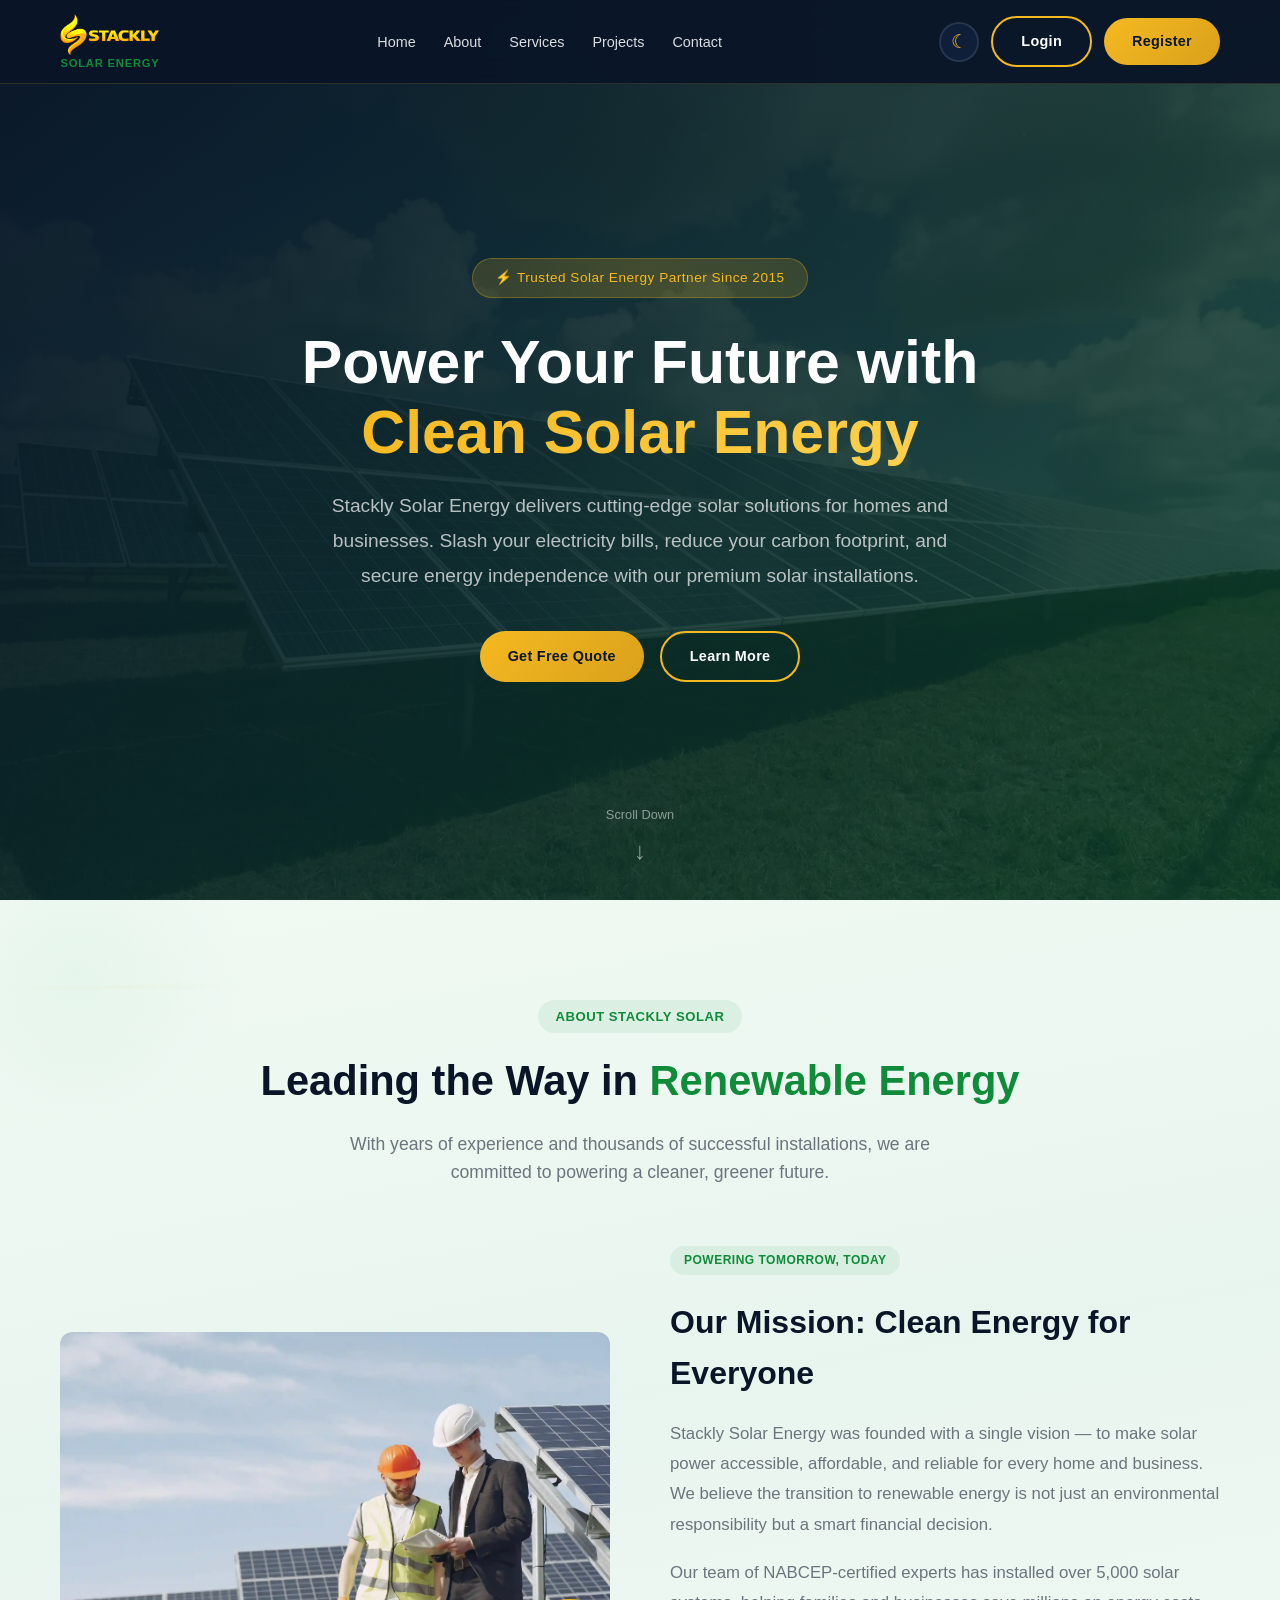
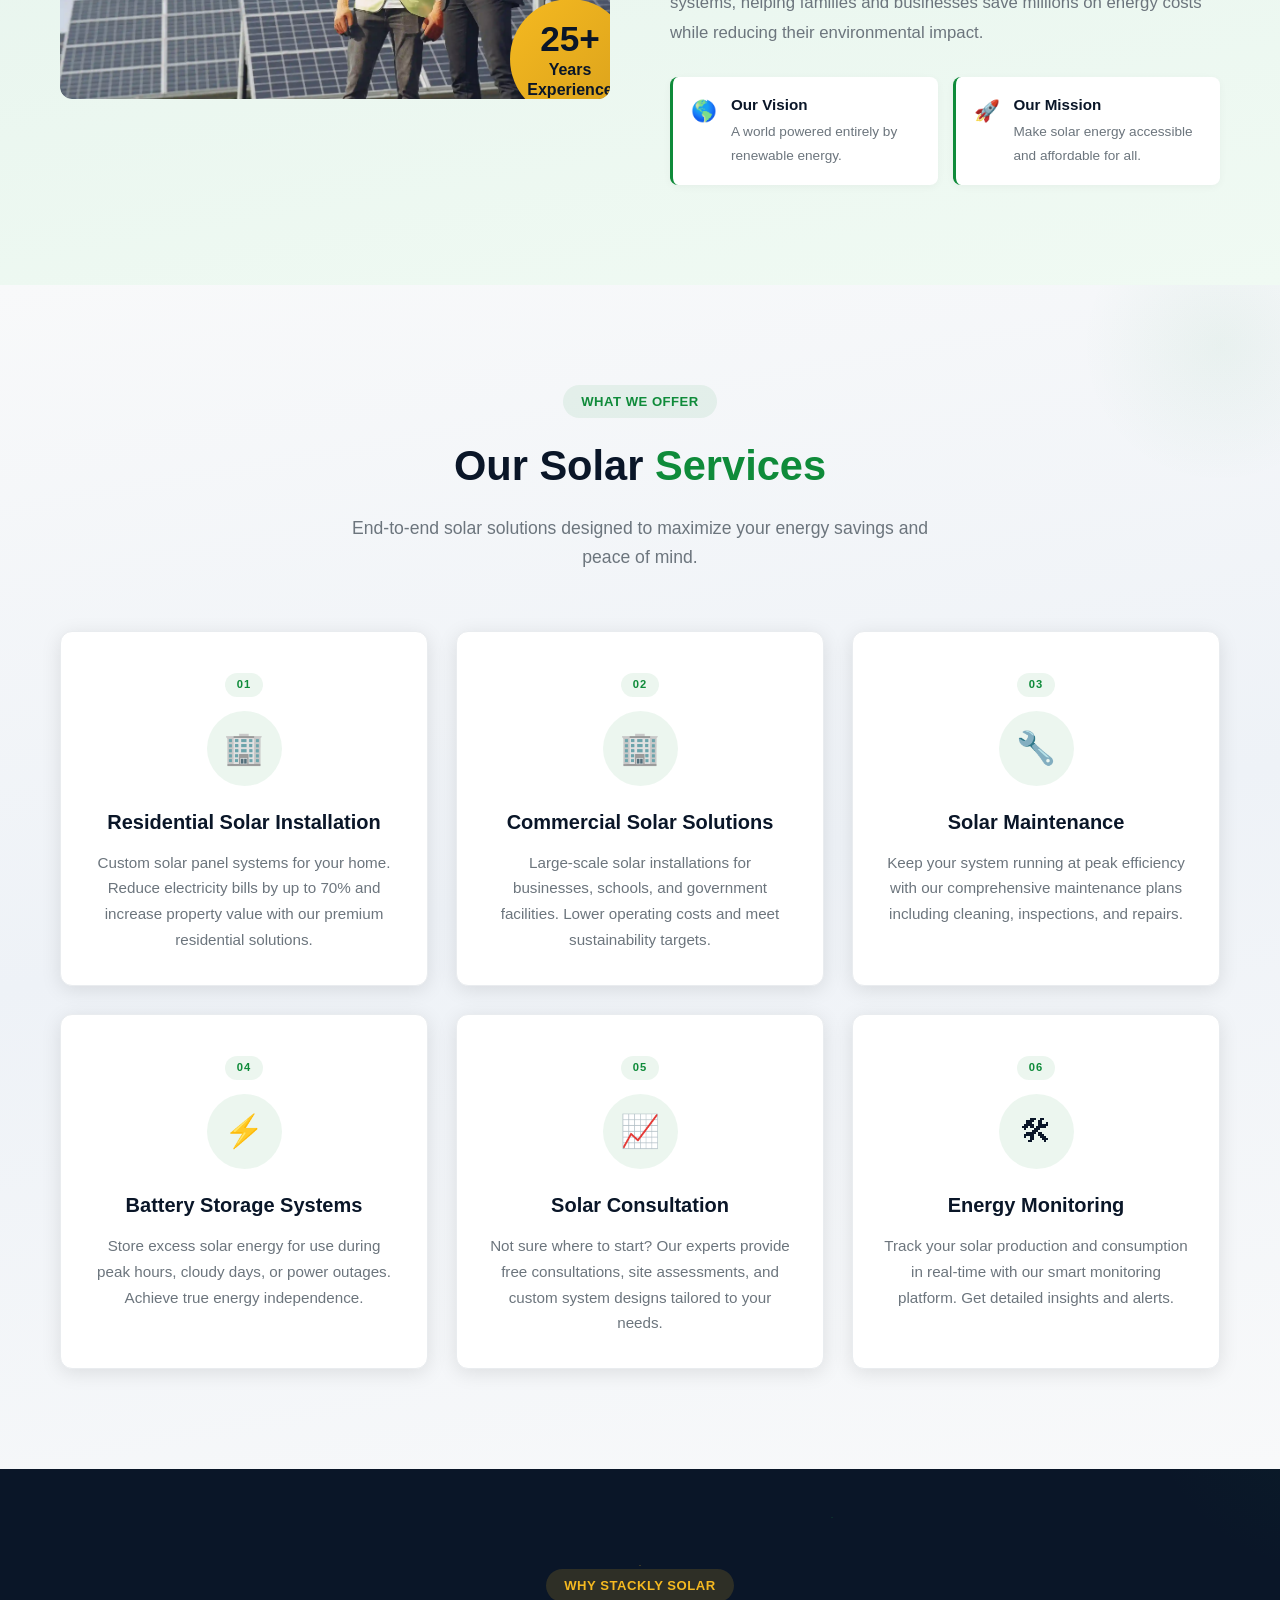
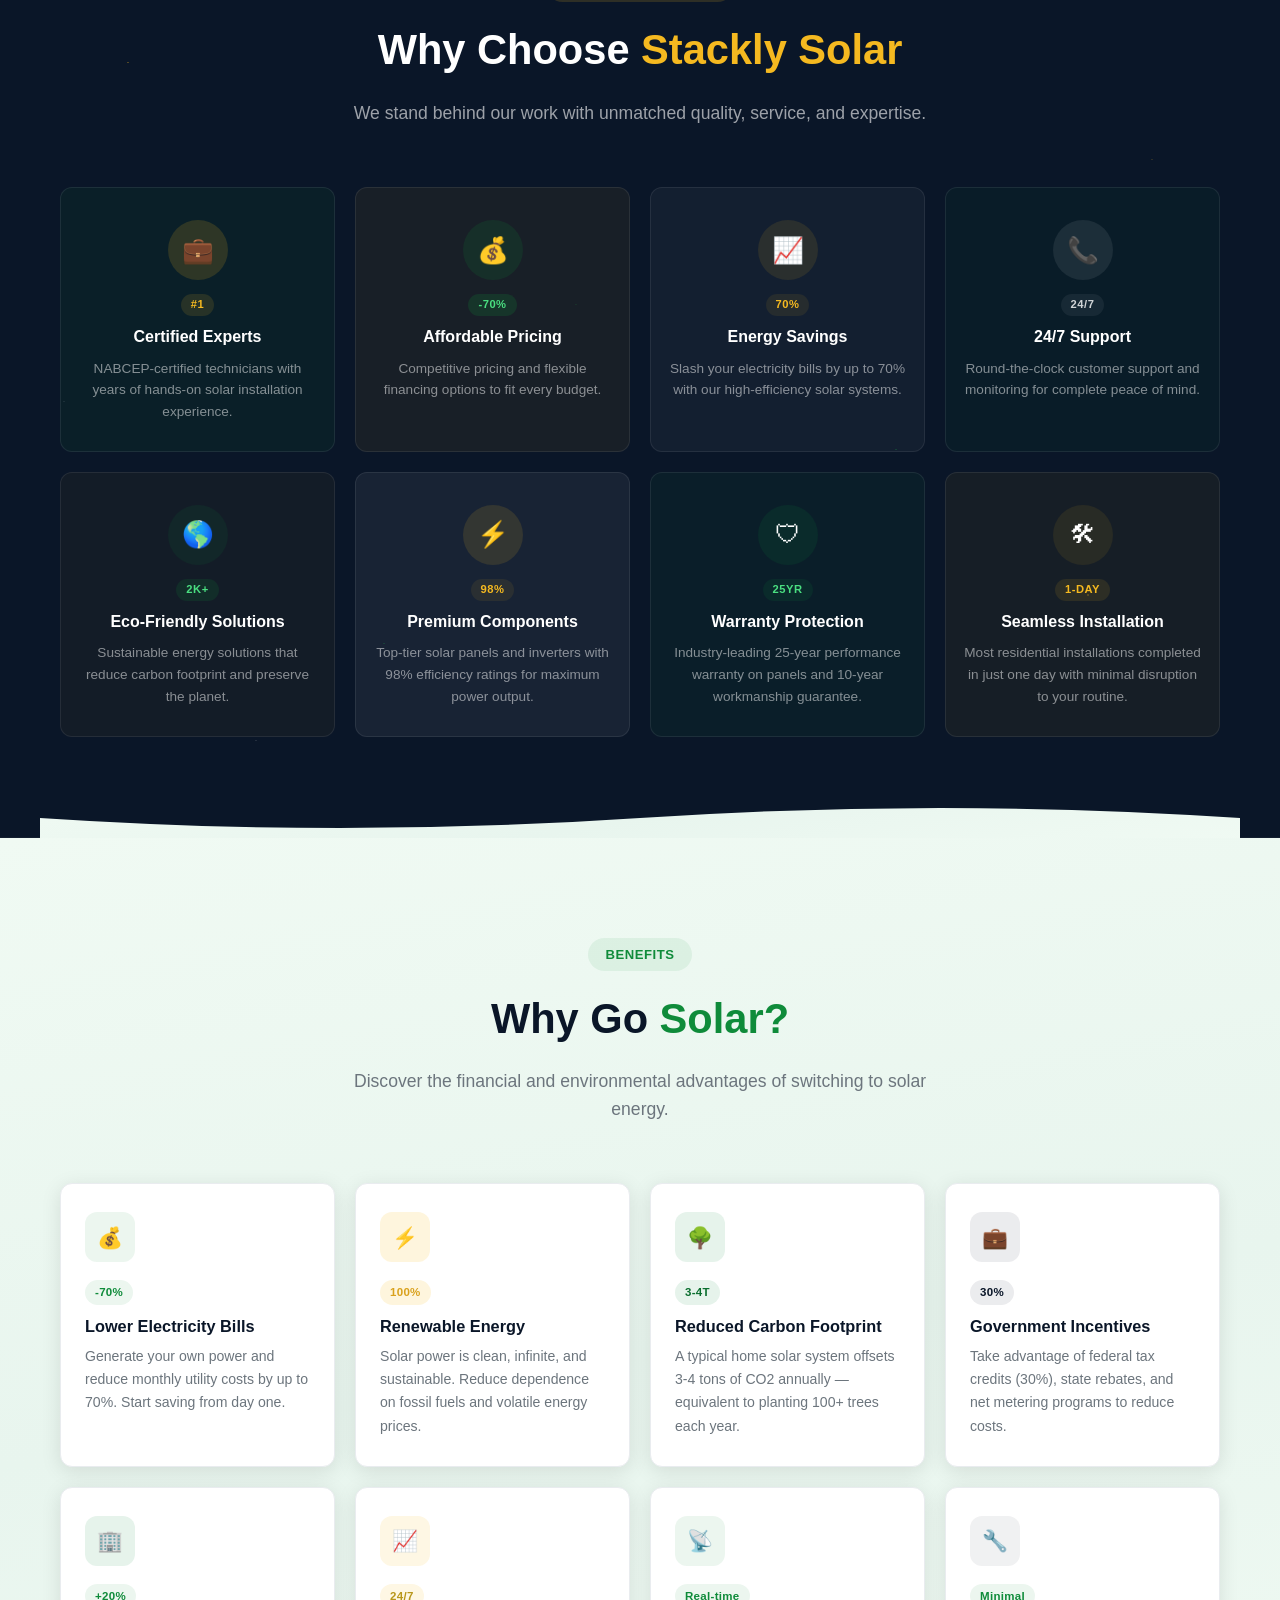
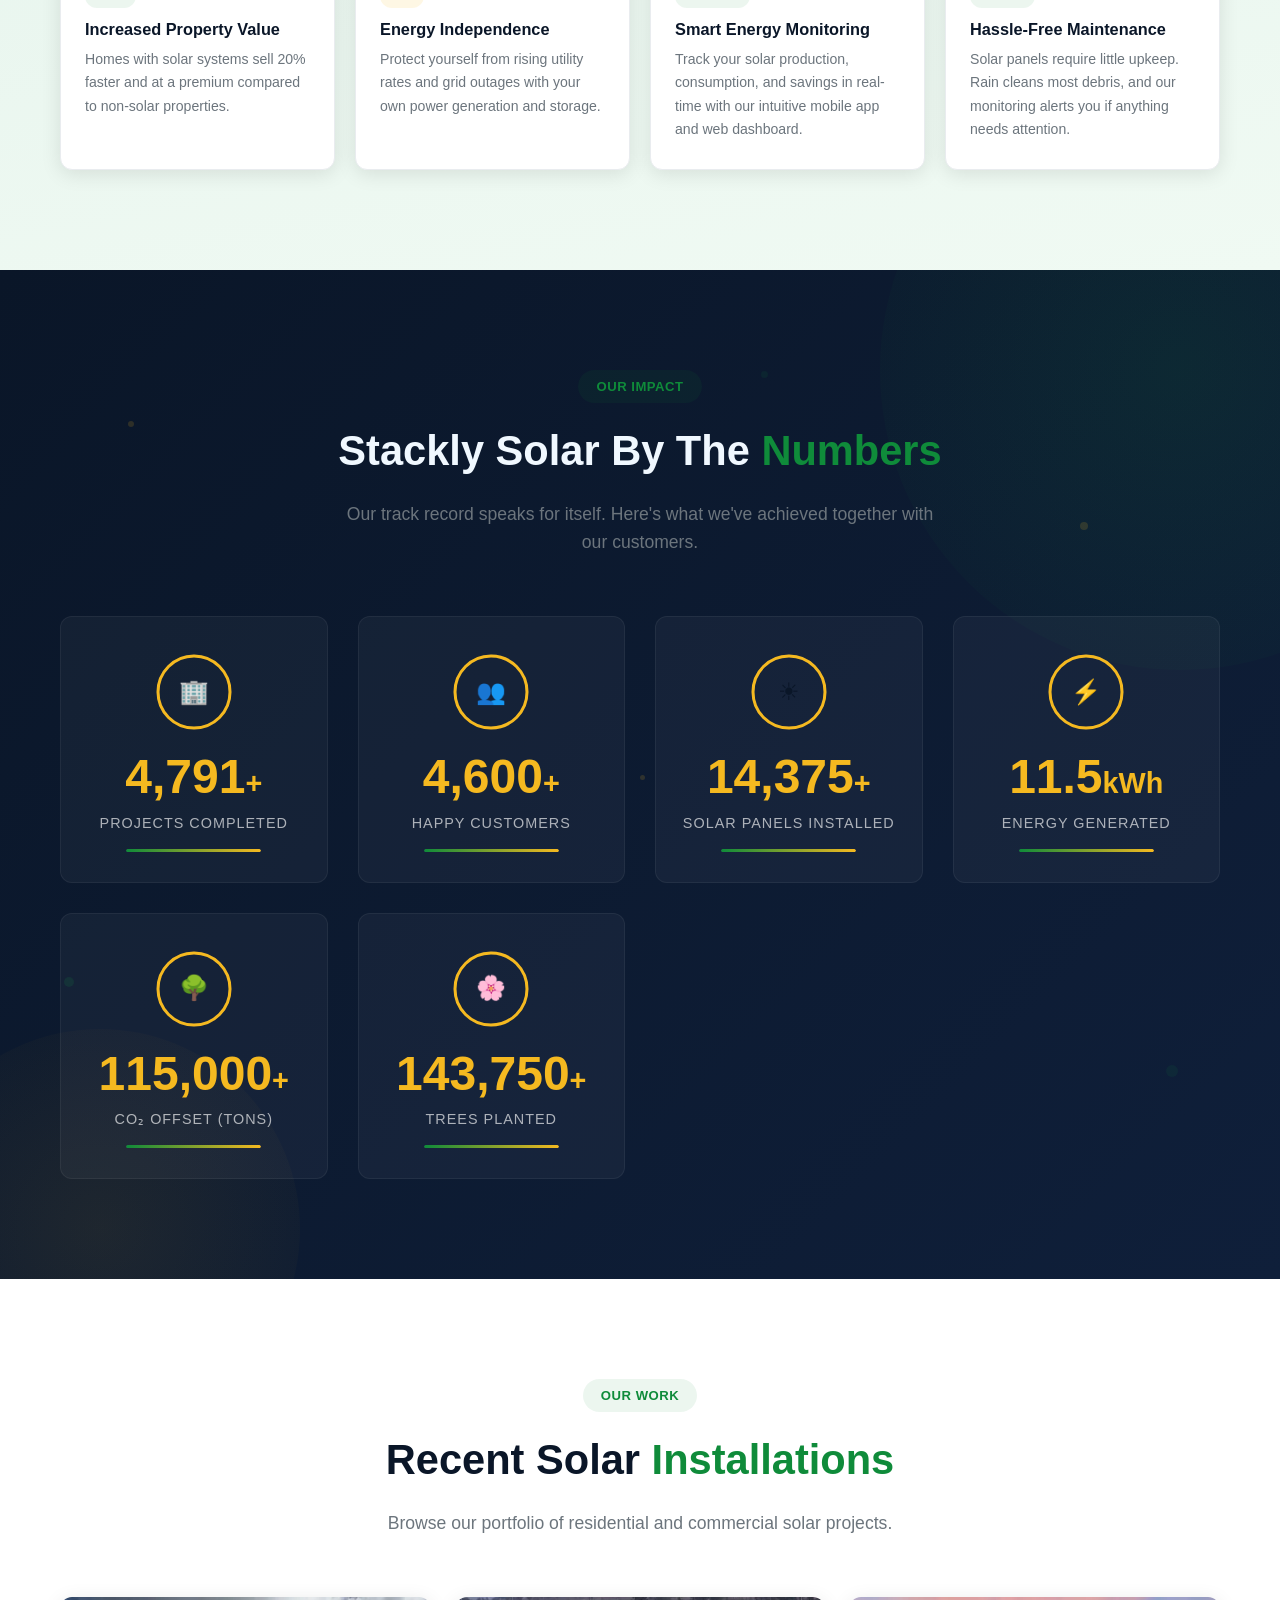
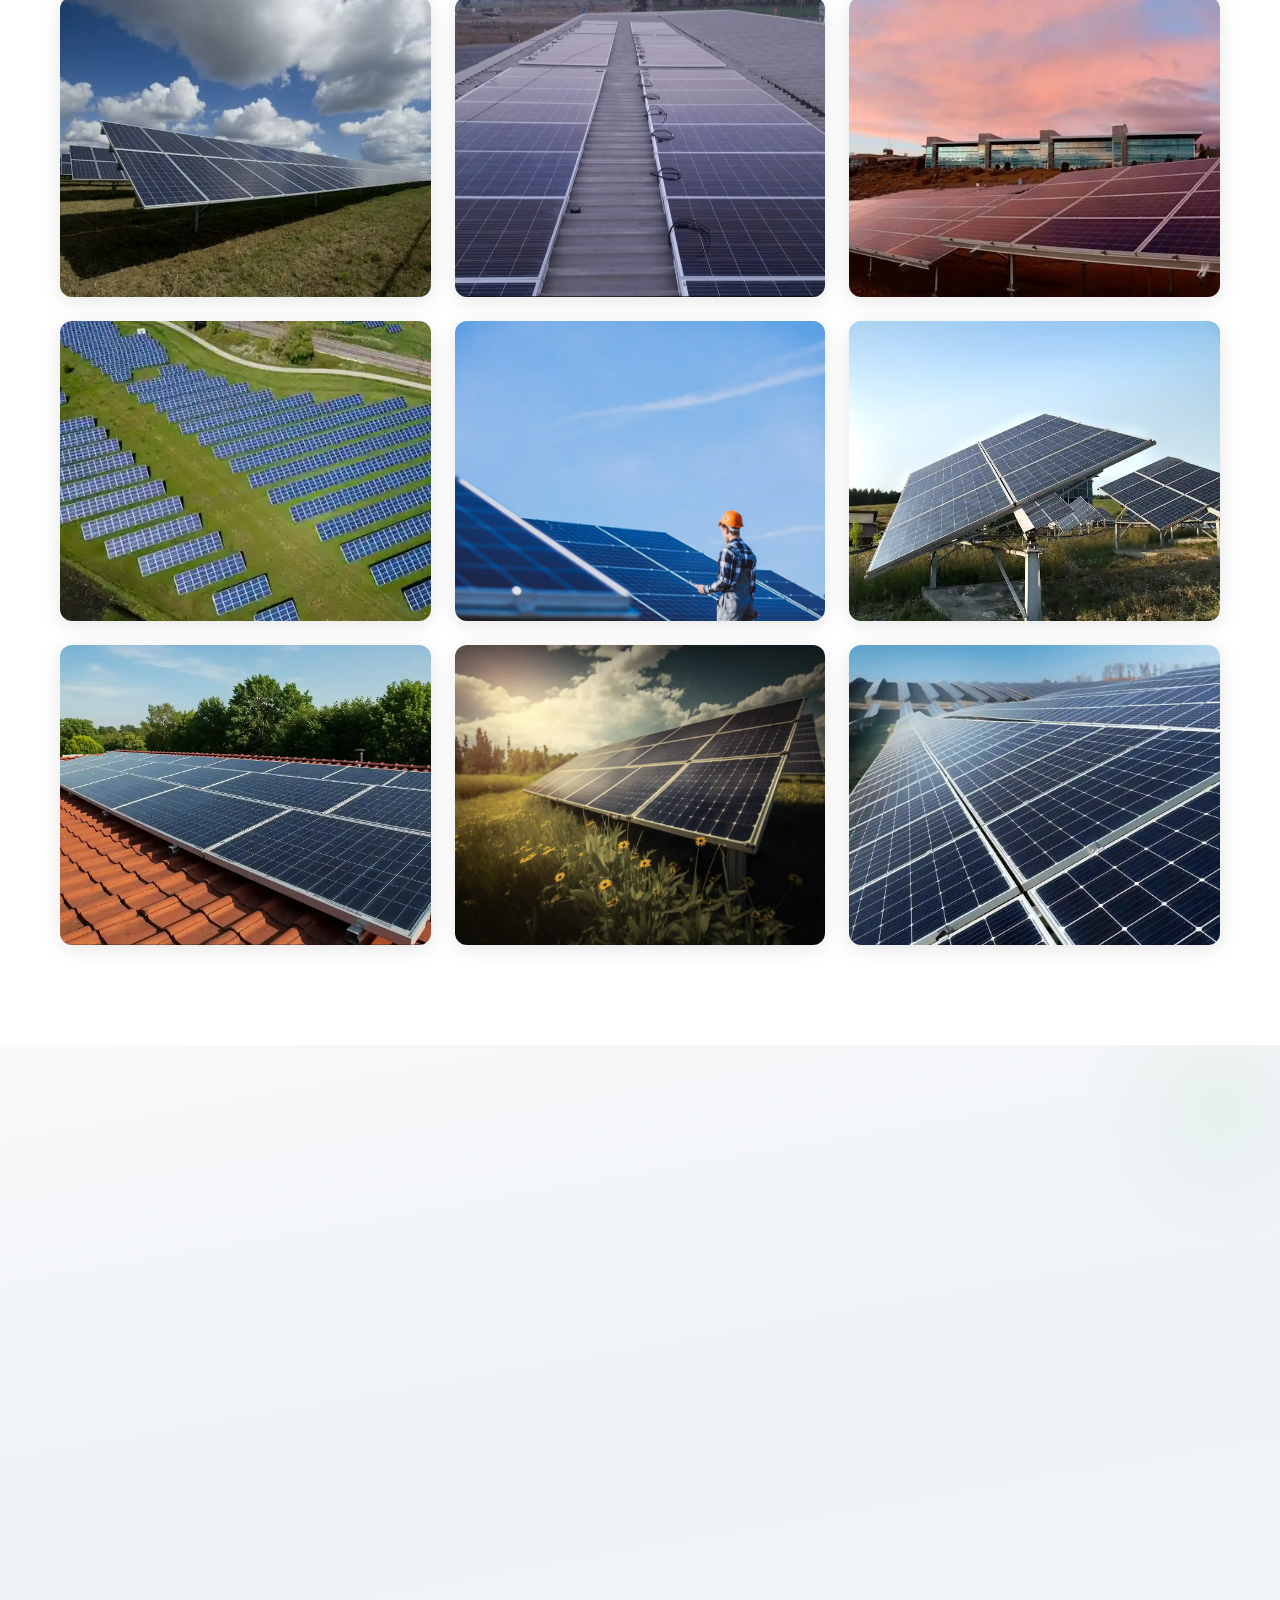
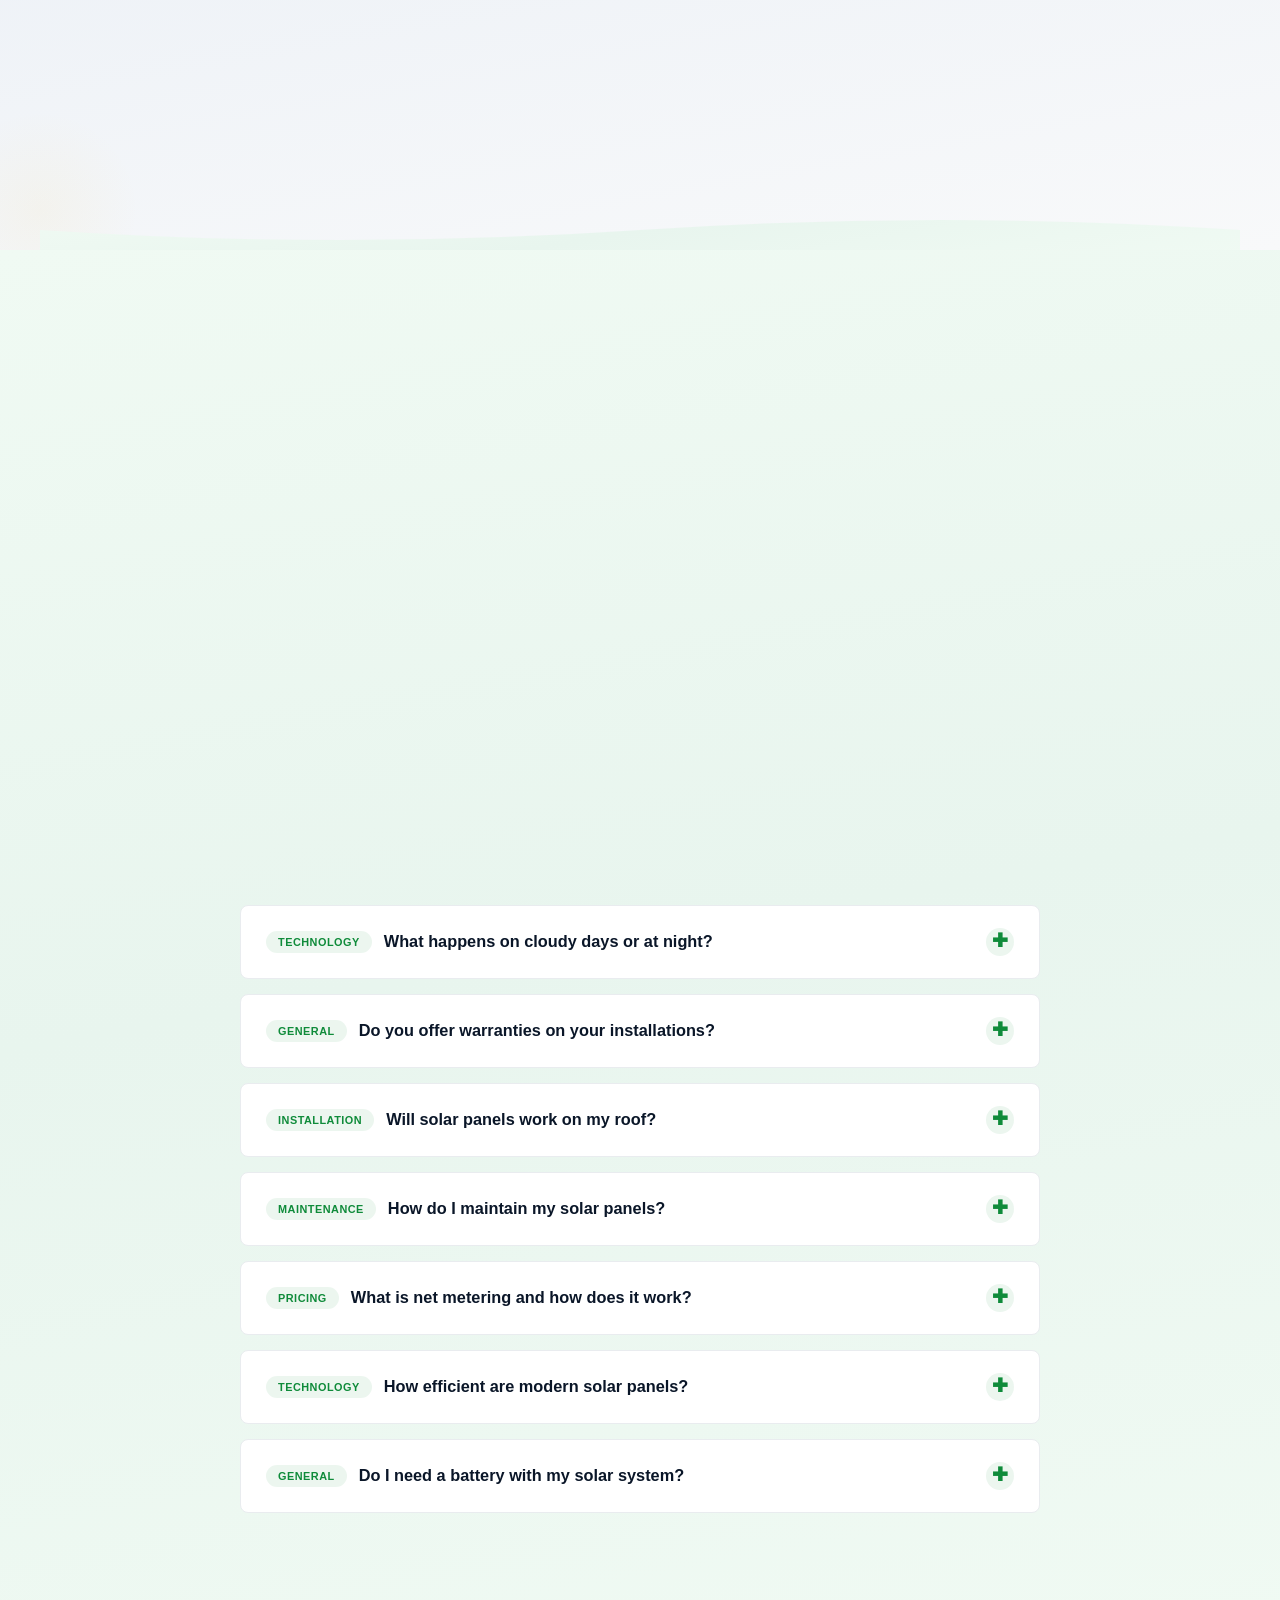
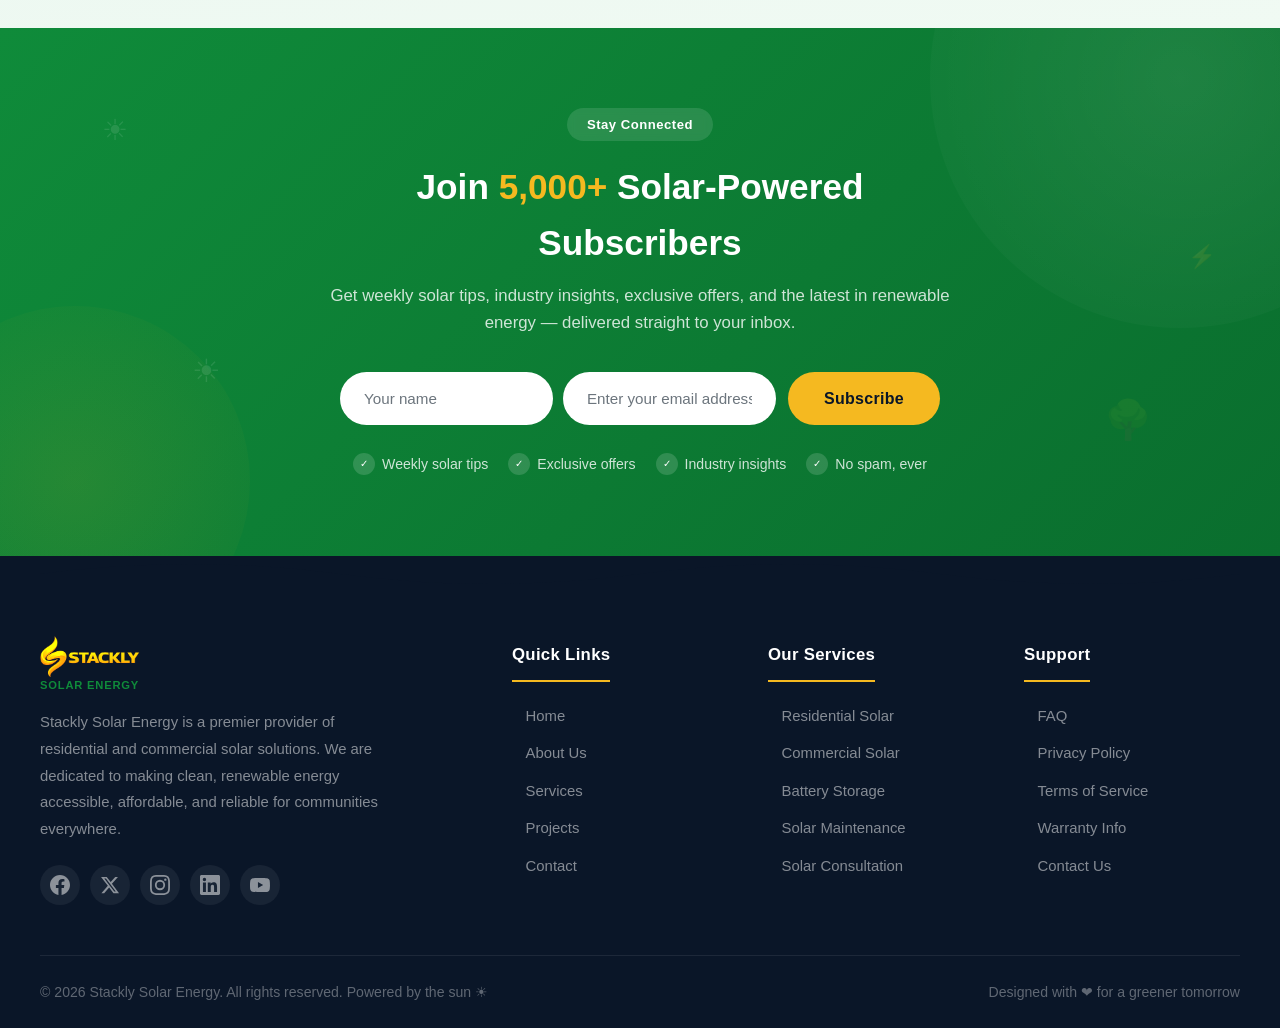
==== index.html @ 8c64df8b "first commit" ====
<!DOCTYPE html>
<html lang="en">
<head>
  <meta charset="UTF-8">
  <meta name="viewport" content="width=device-width, initial-scale=1.0">
  <meta name="description" content="Stackly Solar Energy - Power your future with clean, renewable solar energy. Residential & commercial solar installation, battery storage, and maintenance.">
  <meta name="keywords" content="solar energy, solar panels, renewable energy, solar installation, battery storage, green energy">
  <title>Stackly Solar Energy | Power Your Future with Clean Energy</title>
  <link rel="stylesheet" href="css/style.css">
</head>
<body>

  <!-- PAGE LOADER -->
  <div class="page-loader" id="pageLoader">
    <div class="loader-sun"></div>
    <div class="loader-text">Loading...</div>
  </div>

  <!-- =============================================
       1. HEADER - Navigation
       ============================================= -->
  <header class="header" id="header">
    <nav class="navbar" role="navigation" aria-label="Main navigation">
      <a href="index.html" class="logo" aria-label="Stackly Solar Energy Home">
        <img src="images/logo.webp" alt="Stackly Solar Energy" class="logo-img">
        <span class="logo-text"><span>Solar</span> Energy</span>
      </a>
      <ul class="nav-links" id="navLinks" role="menubar">
        <li role="none"><a href="index.html" role="menuitem">Home</a></li>
        <li role="none"><a href="pages/about.html" role="menuitem">About</a></li>
        <li role="none"><a href="pages/services.html" role="menuitem">Services</a></li>
        <li role="none"><a href="pages/projects.html" role="menuitem">Projects</a></li>
        <li role="none"><a href="pages/contact.html" role="menuitem">Contact</a></li>
        <li role="none" class="mobile-only-nav"><a href="pages/login.html" class="btn btn-outline mobile-nav-btn" role="menuitem">Login</a></li>
        <li role="none" class="mobile-only-nav"><a href="pages/register.html" class="btn btn-primary mobile-nav-btn" role="menuitem">Register</a></li>
        <li role="none" class="mobile-only-nav"><button class="mobile-dark-toggle" id="mobileDarkToggle">&#9790; Dark Mode</button></li>
      </ul>
      <div class="nav-buttons">
        <button class="dark-toggle desktop-only" id="darkToggle" aria-label="Toggle dark mode">&#9790;</button>
        <a href="pages/login.html" class="btn btn-outline">Login</a>
        <a href="pages/register.html" class="btn btn-primary">Register</a>
      </div>
      <button class="hamburger" id="hamburger" aria-label="Toggle menu" aria-expanded="false">
        <span></span>
        <span></span>
        <span></span>
      </button>
    </nav>
  </header>

  <!-- =============================================
       2. HERO SECTION
       ============================================= -->
  <section class="hero" id="hero">
    <div class="hero-bg">
      <img src="images/background.webp" alt="Solar panels installed on a rooftop under bright sunlight" loading="lazy">
    </div>
    <div class="hero-overlay"></div>
    <div class="container">
      <div class="hero-content">
        <div class="hero-badge">&#9889; Trusted Solar Energy Partner Since 2015</div>
        <h1>Power Your Future with <span>Clean Solar Energy</span></h1>
        <p>Stackly Solar Energy delivers cutting-edge solar solutions for homes and businesses. Slash your electricity bills, reduce your carbon footprint, and secure energy independence with our premium solar installations.</p>
        <div class="hero-buttons">
          <a href="#contact" class="btn btn-primary"> Get Free Quote</a>
          <a href="#about" class="btn btn-outline">Learn More </a>
        </div>
      </div>
    </div>
    <div class="hero-scroll">
      <span>Scroll Down</span>
      <span class="arrow">&#8595;</span>
    </div>
  </section>

  <!-- =============================================
       3. ABOUT US
       ============================================= -->
  <section class="section section-green-tint section-divider-wave section-about" id="about">
    <div class="container">
      <div class="section-header fade-up">
        <span class="section-tag"> About Stackly Solar</span>
        <h2>Leading the Way in <span>Renewable Energy</span></h2>
        <p>With years of experience and thousands of successful installations, we are committed to powering a cleaner, greener future.</p>
      </div>
      <div class="about-grid">
        <div class="about-image fade-left">
          <img src="images/about.webp" alt="Solar panel installation team working on a rooftop" loading="lazy">
          <div class="about-exp-badge">
            <span class="num">25+</span>
            Years Experience
          </div>
        </div>
        <div class="about-content fade-right">
          <span class="about-tagline">Powering Tomorrow, Today</span>
          <h3>Our Mission: Clean Energy for Everyone</h3>
          <p>Stackly Solar Energy was founded with a single vision — to make solar power accessible, affordable, and reliable for every home and business. We believe the transition to renewable energy is not just an environmental responsibility but a smart financial decision.</p>
          <p>Our team of NABCEP-certified experts has installed over 5,000 solar systems, helping families and businesses save millions on energy costs while reducing their environmental impact.</p>
          <div class="about-mission">
            <div class="mission-item">
              <span class="icon">&#127758;</span>
              <div>
                <h4>Our Vision</h4>
                <p>A world powered entirely by renewable energy.</p>
              </div>
            </div>
            <div class="mission-item">
              <span class="icon">&#128640;</span>
              <div>
                <h4>Our Mission</h4>
                <p>Make solar energy accessible and affordable for all.</p>
              </div>
            </div>
          </div>
        </div>
      </div>
    </div>
  </section>

  <!-- =============================================
       4. SERVICES SECTION
       ============================================= -->
  <section class="section section-gray section-divider-wave" id="services">
    <div class="container">
      <div class="section-header fade-up">
        <span class="section-tag">What We Offer</span>
        <h2>Our Solar <span>Services</span></h2>
        <p>End-to-end solar solutions designed to maximize your energy savings and peace of mind.</p>
      </div>
      <div class="services-grid">
        <div class="service-card fade-up" data-delay="0">
          <span class="service-num">01</span>
          <div class="service-icon">&#127970;</div>
          <h3>Residential Solar Installation</h3>
          <p>Custom solar panel systems for your home. Reduce electricity bills by up to 70% and increase property value with our premium residential solutions.</p>
        </div>
        <div class="service-card fade-up" data-delay="100">
          <span class="service-num">02</span>
          <div class="service-icon">&#127970;</div>
          <h3>Commercial Solar Solutions</h3>
          <p>Large-scale solar installations for businesses, schools, and government facilities. Lower operating costs and meet sustainability targets.</p>
        </div>
        <div class="service-card fade-up" data-delay="200">
          <span class="service-num">03</span>
          <div class="service-icon">&#128295;</div>
          <h3>Solar Maintenance</h3>
          <p>Keep your system running at peak efficiency with our comprehensive maintenance plans including cleaning, inspections, and repairs.</p>
        </div>
        <div class="service-card fade-up" data-delay="300">
          <span class="service-num">04</span>
          <div class="service-icon">&#9889;</div>
          <h3>Battery Storage Systems</h3>
          <p>Store excess solar energy for use during peak hours, cloudy days, or power outages. Achieve true energy independence.</p>
        </div>
        <div class="service-card fade-up" data-delay="400">
          <span class="service-num">05</span>
          <div class="service-icon">&#128200;</div>
          <h3>Solar Consultation</h3>
          <p>Not sure where to start? Our experts provide free consultations, site assessments, and custom system designs tailored to your needs.</p>
        </div>
        <div class="service-card fade-up" data-delay="500">
          <span class="service-num">06</span>
          <div class="service-icon">&#128736;</div>
          <h3>Energy Monitoring</h3>
          <p>Track your solar production and consumption in real-time with our smart monitoring platform. Get detailed insights and alerts.</p>
        </div>
      </div>
    </div>
  </section>

  <!-- =============================================
       5. WHY CHOOSE US
       ============================================= -->
  <section class="section section-dark">
    <div class="container">
      <div class="section-header fade-up">
        <span class="section-tag"> Why Stackly Solar</span>
        <h2>Why Choose <span>Stackly Solar</span></h2>
        <p>We stand behind our work with unmatched quality, service, and expertise.</p>
      </div>
      <div class="why-grid">
        <div class="why-card fade-up" data-delay="0">
          <div class="why-icon">&#128188;</div>
          <div class="why-stat">#1</div>
          <h4>Certified Experts</h4>
          <p>NABCEP-certified technicians with years of hands-on solar installation experience.</p>
        </div>
        <div class="why-card fade-up" data-delay="100">
          <div class="why-icon">&#128176;</div>
          <div class="why-stat">-70%</div>
          <h4>Affordable Pricing</h4>
          <p>Competitive pricing and flexible financing options to fit every budget.</p>
        </div>
        <div class="why-card fade-up" data-delay="200">
          <div class="why-icon">&#128200;</div>
          <div class="why-stat">70%</div>
          <h4>Energy Savings</h4>
          <p>Slash your electricity bills by up to 70% with our high-efficiency solar systems.</p>
        </div>
        <div class="why-card fade-up" data-delay="300">
          <div class="why-icon">&#128222;</div>
          <div class="why-stat">24/7</div>
          <h4>24/7 Support</h4>
          <p>Round-the-clock customer support and monitoring for complete peace of mind.</p>
        </div>
        <div class="why-card fade-up" data-delay="400">
          <div class="why-icon">&#127758;</div>
          <div class="why-stat">2K+</div>
          <h4>Eco-Friendly Solutions</h4>
          <p>Sustainable energy solutions that reduce carbon footprint and preserve the planet.</p>
        </div>
        <div class="why-card fade-up" data-delay="0">
          <div class="why-icon">&#9889;</div>
          <div class="why-stat">98%</div>
          <h4>Premium Components</h4>
          <p>Top-tier solar panels and inverters with 98% efficiency ratings for maximum power output.</p>
        </div>
        <div class="why-card fade-up" data-delay="100">
          <div class="why-icon">&#128737;</div>
          <div class="why-stat">25yr</div>
          <h4>Warranty Protection</h4>
          <p>Industry-leading 25-year performance warranty on panels and 10-year workmanship guarantee.</p>
        </div>
        <div class="why-card fade-up" data-delay="200">
          <div class="why-icon">&#128736;</div>
          <div class="why-stat">1-Day</div>
          <h4>Seamless Installation</h4>
          <p>Most residential installations completed in just one day with minimal disruption to your routine.</p>
        </div>
      </div>
    </div>
  </section>

  <!-- =============================================
       6. SOLAR BENEFITS
       ============================================= -->
  <section class="section section-green-tint section-divider-wave">
    <div class="container">
      <div class="section-header fade-up">
        <span class="section-tag"> Benefits</span>
        <h2>Why Go <span>Solar?</span></h2>
        <p>Discover the financial and environmental advantages of switching to solar energy.</p>
      </div>
      <div class="benefits-grid">
        <div class="benefit-card fade-up" data-delay="0">
          <div class="benefit-icon">&#128176;</div>
          <div class="benefit-info">
            <span class="benefit-stat">-70%</span>
            <h4>Lower Electricity Bills</h4>
            <p>Generate your own power and reduce monthly utility costs by up to 70%. Start saving from day one.</p>
          </div>
        </div>
        <div class="benefit-card fade-up" data-delay="100">
          <div class="benefit-icon">&#9889;</div>
          <div class="benefit-info">
            <span class="benefit-stat">100%</span>
            <h4>Renewable Energy</h4>
            <p>Solar power is clean, infinite, and sustainable. Reduce dependence on fossil fuels and volatile energy prices.</p>
          </div>
        </div>
        <div class="benefit-card fade-up" data-delay="200">
          <div class="benefit-icon">&#127795;</div>
          <div class="benefit-info">
            <span class="benefit-stat">3-4T</span>
            <h4>Reduced Carbon Footprint</h4>
            <p>A typical home solar system offsets 3-4 tons of CO2 annually — equivalent to planting 100+ trees each year.</p>
          </div>
        </div>
        <div class="benefit-card fade-up" data-delay="0">
          <div class="benefit-icon">&#128188;</div>
          <div class="benefit-info">
            <span class="benefit-stat">30%</span>
            <h4>Government Incentives</h4>
            <p>Take advantage of federal tax credits (30%), state rebates, and net metering programs to reduce costs.</p>
          </div>
        </div>
        <div class="benefit-card fade-up" data-delay="100">
          <div class="benefit-icon">&#127970;</div>
          <div class="benefit-info">
            <span class="benefit-stat">+20%</span>
            <h4>Increased Property Value</h4>
            <p>Homes with solar systems sell 20% faster and at a premium compared to non-solar properties.</p>
          </div>
        </div>
        <div class="benefit-card fade-up" data-delay="200">
          <div class="benefit-icon">&#128200;</div>
          <div class="benefit-info">
            <span class="benefit-stat">24/7</span>
            <h4>Energy Independence</h4>
            <p>Protect yourself from rising utility rates and grid outages with your own power generation and storage.</p>
          </div>
        </div>
        <div class="benefit-card fade-up" data-delay="0">
          <div class="benefit-icon">&#128225;</div>
          <div class="benefit-info">
            <span class="benefit-stat">Real-time</span>
            <h4>Smart Energy Monitoring</h4>
            <p>Track your solar production, consumption, and savings in real-time with our intuitive mobile app and web dashboard.</p>
          </div>
        </div>
        <div class="benefit-card fade-up" data-delay="100">
          <div class="benefit-icon">&#128295;</div>
          <div class="benefit-info">
            <span class="benefit-stat">Minimal</span>
            <h4>Hassle-Free Maintenance</h4>
            <p>Solar panels require little upkeep. Rain cleans most debris, and our monitoring alerts you if anything needs attention.</p>
          </div>
        </div>
      </div>
    </div>
  </section>

  <!-- =============================================
       7. STATISTICS COUNTER
       ============================================= -->
   <section class="section stats-section">
    <div class="floating-dots">
      <span></span><span></span><span></span>
      <span></span><span></span><span></span>
    </div>
    <div class="container">
      <div class="section-header fade-up">
        <span class="section-tag"> Our Impact</span>
        <h2 style="color: aliceblue;">Stackly Solar By The <span>Numbers</span></h2>
        <p>Our track record speaks for itself. Here's what we've achieved together with our customers.</p>
      </div>
      <div class="stats-grid">
        <div class="stat-card fade-up">
          <div class="stat-ring">
            <svg viewBox="0 0 80 80">
              <circle cx="40" cy="40" r="36"></circle>
              <circle class="progress" cx="40" cy="40" r="36"></circle>
            </svg>
            <div class="stat-icon">&#127970;</div>
          </div>
          <div class="stat-number">
            <span class="counter" data-target="5000">0</span><span class="suffix">+</span>
          </div>
          <div class="stat-label">Projects Completed</div>
          <div class="stat-progress-bar"><span></span></div>
        </div>
        <div class="stat-card fade-up">
          <div class="stat-ring">
            <svg viewBox="0 0 80 80">
              <circle cx="40" cy="40" r="36"></circle>
              <circle class="progress" cx="40" cy="40" r="36"></circle>
            </svg>
            <div class="stat-icon">&#128101;</div>
          </div>
          <div class="stat-number">
            <span class="counter" data-target="4800">0</span><span class="suffix">+</span>
          </div>
          <div class="stat-label">Happy Customers</div>
          <div class="stat-progress-bar"><span></span></div>
        </div>
        <div class="stat-card fade-up">
          <div class="stat-ring">
            <svg viewBox="0 0 80 80">
              <circle cx="40" cy="40" r="36"></circle>
              <circle class="progress" cx="40" cy="40" r="36"></circle>
            </svg>
            <div class="stat-icon">&#9728;</div>
          </div>
          <div class="stat-number">
            <span class="counter" data-target="15000">0</span><span class="suffix">+</span>
          </div>
          <div class="stat-label">Solar Panels Installed</div>
          <div class="stat-progress-bar"><span></span></div>
        </div>
        <div class="stat-card fade-up">
          <div class="stat-ring">
            <svg viewBox="0 0 80 80">
              <circle cx="40" cy="40" r="36"></circle>
              <circle class="progress" cx="40" cy="40" r="36"></circle>
            </svg>
            <div class="stat-icon">&#9889;</div>
          </div>
          <div class="stat-number">
            <span class="counter" data-target="12000000">0</span><span class="suffix">kWh</span>
          </div>
          <div class="stat-label">Energy Generated</div>
          <div class="stat-progress-bar"><span></span></div>
        </div>
        <div class="stat-card fade-up">
          <div class="stat-ring">
            <svg viewBox="0 0 80 80">
              <circle cx="40" cy="40" r="36"></circle>
              <circle class="progress" cx="40" cy="40" r="36"></circle>
            </svg>
            <div class="stat-icon">&#127795;</div>
          </div>
          <div class="stat-number">
            <span class="counter" data-target="120000">0</span><span class="suffix">+</span>
          </div>
          <div class="stat-label">CO&#8322; Offset (tons)</div>
          <div class="stat-progress-bar"><span></span></div>
        </div>
        <div class="stat-card fade-up">
          <div class="stat-ring">
            <svg viewBox="0 0 80 80">
              <circle cx="40" cy="40" r="36"></circle>
              <circle class="progress" cx="40" cy="40" r="36"></circle>
            </svg>
            <div class="stat-icon">&#127800;</div>
          </div>
          <div class="stat-number">
            <span class="counter" data-target="150000">0</span><span class="suffix">+</span>
          </div>
          <div class="stat-label">Trees Planted</div>
          <div class="stat-progress-bar"><span></span></div>
        </div>
      </div>
    </div>
  </section>

  <!-- =============================================
       8. PROJECTS / GALLERY
       ============================================= -->
  <section class="section section-light" id="projects">
    <div class="container">
      <div class="section-header fade-up">
        <span class="section-tag"> Our Work</span>
        <h2>Recent Solar <span>Installations</span></h2>
        <p>Browse our portfolio of residential and commercial solar projects.</p>
      </div>
      <div class="projects-grid">
        <div class="project-item fade-up" data-delay="0">
          <img src="images/8.2kw.webp" alt="Residential solar panel installation" loading="lazy">
          <span class="project-badge">Residential</span>
          <div class="project-overlay">
            <h4>Greenwood Residence</h4>
            <p>8.2 kW System</p>
          </div>
        </div>
        <div class="project-item fade-up" data-delay="100">
          <img src="images/150kw.webp" alt="Commercial solar array" loading="lazy">
          <span class="project-badge">Commercial</span>
          <div class="project-overlay">
            <h4>Sunset Office Park</h4>
            <p>150 kW Commercial System</p>
          </div>
        </div>
        <div class="project-item fade-up" data-delay="200">
          <img src="images/13.5kw.webp" alt="Solar battery storage system" loading="lazy">
          <span class="project-badge">Storage</span>
          <div class="project-overlay">
            <h4>Hillside Battery Storage</h4>
            <p>13.5 kWh Backup</p>
          </div>
        </div>
        <div class="project-item fade-up" data-delay="0">
          <img src="images/2mw.webp" alt="Large scale solar farm" loading="lazy">
          <span class="project-badge">Utility</span>
          <div class="project-overlay">
            <h4>Valley View Solar Farm</h4>
            <p>2 MW Community Project</p>
          </div>
        </div>
        <div class="project-item fade-up" data-delay="100">
          <img src="images/12.4kw.webp" alt="Solar panels on modern home" loading="lazy">
          <span class="project-badge">Residential</span>
          <div class="project-overlay">
            <h4>Lakefront Estate</h4>
            <p>12.4 kW with Battery</p>
          </div>
        </div>
        <div class="project-item fade-up" data-delay="200">
          <img src="images/250kw.webp" alt="Solar panel close-up detail" loading="lazy">
          <span class="project-badge">Commercial</span>
          <div class="project-overlay">
            <h4>Downtown High-Rise</h4>
            <p>250 kW Rooftop Array</p>
          </div>
        </div>
        <div class="project-item fade-up" data-delay="0">
          <img src="images/40kw.webp" alt="Solar powered community center" loading="lazy">
          <span class="project-badge">Community</span>
          <div class="project-overlay">
            <h4>Community Center</h4>
            <p>40 kW Solar Canopy</p>
          </div>
        </div>
        <div class="project-item fade-up" data-delay="100">
          <img src="images/photovoltaic-solar-power-panel-field-green-clean-alternative-power-energy-concept-ai-generative_8_11zon.webp" alt="Solar carport installation" loading="lazy">
          <span class="project-badge">Innovation</span>
          <div class="project-overlay">
            <h4>Green Parking Structure</h4>
            <p>200 kW Solar Carport</p>
          </div>
        </div>
        <div class="project-item fade-up" data-delay="200">
          <img src="images/beautiful-alternative-energy-plant-with-solar-panels_2_11zon.webp" alt="Solar panels on school rooftop" loading="lazy">
          <span class="project-badge">Education</span>
          <div class="project-overlay">
            <h4>Riverdale School District</h4>
            <p>500 kW Multi-Site Project</p>
          </div>
        </div>
      </div>
    </div>
  </section>

  <!-- =============================================
       9. TESTIMONIALS
       ============================================= -->
  <section class="section section-gray">
    <div class="container">
      <div class="section-header fade-up">
        <span class="section-tag">Testimonials</span>
        <h2>What Our <span>Customers Say</span></h2>
        <p>Hear from homeowners and businesses who made the switch to solar with Stackly.</p>
      </div>
      <div class="testimonials-slider fade-up">
        <div class="testimonials-track" id="testimonialsTrack">
          <div class="testimonial-card active">
            <div class="testimonial-badge">Residential</div>
            <div class="testimonial-stars">&#9733; &#9733; &#9733; &#9733; &#9733;</div>
            <p class="testimonial-text">"Stackly Solar made the entire process seamless. From consultation to installation, their team was professional and knowledgeable. Our electricity bill dropped by 60% in the first month!"</p>
            <div class="testimonial-author">
              <div class="testimonial-avatar" style="background:linear-gradient(135deg,#0f8b3a,#12a84a);color:#fff;">M</div>
              <div>
                <h4>Michael R.</h4>
                <p>Homeowner, Austin TX</p>
              </div>
            </div>
          </div>
          <div class="testimonial-card">
            <div class="testimonial-badge">Commercial</div>
            <div class="testimonial-stars">&#9733; &#9733; &#9733; &#9733; &#9733;</div>
            <p class="testimonial-text">"We installed a 150kW system for our office park and the savings have been incredible. Stackly handled all the permitting and grid connection. Highly recommended for commercial projects."</p>
            <div class="testimonial-author">
              <div class="testimonial-avatar" style="background:linear-gradient(135deg,#f5b920,#d9a11c);color:#0a1628;">S</div>
              <div>
                <h4>Sarah L.</h4>
                <p>Property Manager, Denver CO</p>
              </div>
            </div>
          </div>
          <div class="testimonial-card">
            <div class="testimonial-badge">Battery Storage</div>
            <div class="testimonial-stars">&#9733; &#9733; &#9733; &#9733; &#9733;</div>
            <p class="testimonial-text">"The battery storage system from Stackly has been a game-changer. We haven't had a single power outage interruption since installation. Their 24/7 monitoring gives us total peace of mind."</p>
            <div class="testimonial-author">
              <div class="testimonial-avatar" style="background:linear-gradient(135deg,#0f8b3a,#f5b920);color:#fff;">D</div>
              <div>
                <h4>David K.</h4>
                <p>Homeowner, Portland OR</p>
              </div>
            </div>
          </div>
          <div class="testimonial-card">
            <div class="testimonial-badge">Small Business</div>
            <div class="testimonial-stars">&#9733; &#9733; &#9733; &#9733; &#9733;</div>
            <p class="testimonial-text">"Switching to solar was the best business decision we made. Stackly designed a custom 25kW system for our restaurant that cut our operating costs significantly. The ROI has been amazing."</p>
            <div class="testimonial-author">
              <div class="testimonial-avatar" style="background:linear-gradient(135deg,#0a1628,#0f8b3a);color:#fff;">M</div>
              <div>
                <h4>Maria G.</h4>
                <p>Restaurant Owner, San Diego CA</p>
              </div>
            </div>
          </div>
          <div class="testimonial-card">
            <div class="testimonial-badge">Education</div>
            <div class="testimonial-stars">&#9733; &#9733; &#9733; &#9733; &#9733;</div>
            <p class="testimonial-text">"Our school district partnered with Stackly to install solar on 12 buildings. The project came in under budget and ahead of schedule. We're saving $200K annually that goes back into classrooms."</p>
            <div class="testimonial-author">
              <div class="testimonial-avatar" style="background:linear-gradient(135deg,#f5b920,#0a1628);color:#fff;">J</div>
              <div>
                <h4>James T.</h4>
                <p>School Board Chair, Chicago IL</p>
              </div>
            </div>
          </div>
          <div class="testimonial-card">
            <div class="testimonial-badge">Residential</div>
            <div class="testimonial-stars">&#9733; &#9733; &#9733; &#9733; &#9733;</div>
            <p class="testimonial-text">"From the first consultation to final inspection, Stackly exceeded our expectations. The team was courteous, the installation was spotless, and our energy savings started immediately. Truly top-notch."</p>
            <div class="testimonial-author">
              <div class="testimonial-avatar" style="background:linear-gradient(135deg,#12a84a,#f5b920);color:#fff;">R</div>
              <div>
                <h4>Rachel W.</h4>
                <p>Homeowner, Seattle WA</p>
              </div>
            </div>
          </div>
        </div>
        <button class="slider-arrow prev" id="sliderPrev" aria-label="Previous">&#10094;</button>
        <button class="slider-arrow next" id="sliderNext" aria-label="Next">&#10095;</button>
        <div class="slider-dots" id="sliderDots"></div>
      </div>
    </div>
  </section>

  <!-- =============================================
       10. FAQ SECTION
       ============================================= -->
  <section class="section section-green-tint section-divider-wave" id="faq">
    <div class="container">
      <div class="section-header fade-up">
        <span class="section-tag">FAQ</span>
        <h2>Frequently Asked <span>Questions</span></h2>
        <p>Everything you need to know about going solar with Stackly.</p>
      </div>
      <div class="faq-filters fade-up">
        <button class="faq-filter active" data-filter="all">All</button>
        <button class="faq-filter" data-filter="general">General</button>
        <button class="faq-filter" data-filter="installation">Installation</button>
        <button class="faq-filter" data-filter="pricing">Pricing</button>
        <button class="faq-filter" data-filter="technology">Technology</button>
      </div>
      <div class="faq-list">
        <div class="faq-item fade-up" data-category="general">
          <button class="faq-question" aria-expanded="false">
            <span><span class="faq-tag">General</span> How much can I save by switching to solar?</span>
            <span class="icon">&#10010;</span>
          </button>
          <div class="faq-answer">
            <p>Most homeowners save between <strong>40-70%</strong> on their electricity bills after installing solar panels. The exact savings depend on your location, energy consumption, system size, and local utility rates. On average, our customers recoup their investment within <strong>5-8 years</strong> and enjoy free electricity for decades after. Use our <a href="#contact">free quote calculator</a> to estimate your personal savings.</p>
          </div>
        </div>
        <div class="faq-item fade-up" data-category="installation">
          <button class="faq-question" aria-expanded="false">
            <span><span class="faq-tag">Installation</span> How long does the installation process take?</span>
            <span class="icon">&#10010;</span>
          </button>
          <div class="faq-answer">
            <p>Most residential installations are completed in <strong>1-3 days</strong>. The entire process from initial consultation to grid connection typically takes <strong>4-8 weeks</strong>, which includes site assessment, system design, permitting, installation, and utility approval. We handle all the paperwork to make it hassle-free for you.</p>
          </div>
        </div>
        <div class="faq-item fade-up" data-category="pricing">
          <button class="faq-question" aria-expanded="false">
            <span><span class="faq-tag">Pricing</span> What financing options are available?</span>
            <span class="icon">&#10010;</span>
          </button>
          <div class="faq-answer">
            <p>We offer multiple financing options including cash purchases, solar loans with <strong>$0 down</strong>, leases, and Power Purchase Agreements (PPAs). Many customers qualify for zero-down financing with immediate monthly savings. You may also be eligible for the <strong>30% federal tax credit</strong> and state-level incentives that can significantly reduce your upfront cost.</p>
          </div>
        </div>
        <div class="faq-item fade-up" data-category="technology">
          <button class="faq-question" aria-expanded="false">
            <span><span class="faq-tag">Technology</span> What happens on cloudy days or at night?</span>
            <span class="icon">&#10010;</span>
          </button>
          <div class="faq-answer">
            <p>Solar panels still generate electricity on cloudy days, just at reduced efficiency (typically <strong>10-25%</strong> of full capacity). At night, your system draws power from the grid (if grid-tied) or from your battery storage system. With <strong>net metering</strong>, you can export excess daytime energy and earn credits to offset nighttime usage.</p>
          </div>
        </div>
        <div class="faq-item fade-up" data-category="general">
          <button class="faq-question" aria-expanded="false">
            <span><span class="faq-tag">General</span> Do you offer warranties on your installations?</span>
            <span class="icon">&#10010;</span>
          </button>
          <div class="faq-answer">
            <p>Yes! We stand behind our work with comprehensive warranties: <strong>25-year</strong> performance warranty on solar panels, <strong>10-15 year</strong> warranty on inverters, <strong>10-year</strong> workmanship warranty on installation, and <strong>25-year</strong> warranty on battery storage systems. We also offer optional extended maintenance plans.</p>
          </div>
        </div>
        <div class="faq-item fade-up" data-category="installation">
          <button class="faq-question" aria-expanded="false">
            <span><span class="faq-tag">Installation</span> Will solar panels work on my roof?</span>
            <span class="icon">&#10010;</span>
          </button>
          <div class="faq-answer">
            <p>Solar panels can be installed on most roof types including asphalt shingle, metal, tile, and flat roofs. Our team conducts a thorough site assessment to evaluate your roof's condition, orientation, shading, and structural integrity. We'll design a custom system that maximizes your energy production regardless of roof type.</p>
          </div>
        </div>
        <div class="faq-item fade-up" data-category="maintenance">
          <button class="faq-question" aria-expanded="false">
            <span><span class="faq-tag">Maintenance</span> How do I maintain my solar panels?</span>
            <span class="icon">&#10010;</span>
          </button>
          <div class="faq-answer">
            <p>Solar panels require minimal maintenance. Rain naturally cleans most dust and debris, but we recommend professional cleaning <strong>once or twice a year</strong> in dry climates. Our monitoring system tracks performance 24/7, and we'll alert you if anything needs attention. With our maintenance plan, we handle all cleaning, inspections, and repairs.</p>
          </div>
        </div>
        <div class="faq-item fade-up" data-category="pricing">
          <button class="faq-question" aria-expanded="false">
            <span><span class="faq-tag">Pricing</span> What is net metering and how does it work?</span>
            <span class="icon">&#10010;</span>
          </button>
          <div class="faq-answer">
            <p><strong>Net metering</strong> is a billing arrangement that credits you for excess electricity your solar panels send back to the grid. When your system produces more power than you use, your meter spins backward and you earn credits at the retail rate. You can then use those credits when your system isn't producing (at night or during cloudy periods).</p>
          </div>
        </div>
        <div class="faq-item fade-up" data-category="technology">
          <button class="faq-question" aria-expanded="false">
            <span><span class="faq-tag">Technology</span> How efficient are modern solar panels?</span>
            <span class="icon">&#10010;</span>
          </button>
          <div class="faq-answer">
            <p>Today's premium solar panels achieve efficiency ratings of <strong>20-23%</strong>, meaning they convert that much sunlight into usable electricity. While that number may seem low, a typical home installation with 20-25 panels generates more than enough power for the average household. Our panels use advanced monocrystalline cells with anti-reflective coating for maximum energy capture.</p>
          </div>
        </div>
        <div class="faq-item fade-up" data-category="general">
          <button class="faq-question" aria-expanded="false">
            <span><span class="faq-tag">General</span> Do I need a battery with my solar system?</span>
            <span class="icon">&#10010;</span>
          </button>
          <div class="faq-answer">
            <p>A battery is optional but increasingly recommended. Without a battery, you'll still save money through net metering, but you won't have backup power during outages. With a <strong>solar battery</strong>, you can store excess energy for nighttime use, protect against power outages, and maximize your energy independence. Many customers choose to start solar-only and add batteries later.</p>
          </div>
        </div>
      </div>
    </div>
  </section>


  <!-- =============================================
       12. NEWSLETTER SECTION
       ============================================= -->
  <section class="newsletter" id="newsletter">
    <div class="newsletter-bg-shapes">
      <span class="shape shape-1">&#9728;</span>
      <span class="shape shape-2">&#127795;</span>
      <span class="shape shape-3">&#9889;</span>
      <span class="shape shape-4">&#9728;</span>
    </div>
    <div class="container">
      <div class="newsletter-content">
        <div class="newsletter-badge fade-up">Stay Connected</div>
        <h2 class="fade-up">Join <span class="text-yellow">5,000+</span> Solar-Powered Subscribers</h2>
        <p class="fade-up">Get weekly solar tips, industry insights, exclusive offers, and the latest in renewable energy — delivered straight to your inbox.</p>
        <form class="newsletter-form fade-up" id="newsletterForm">
          <div class="newsletter-input-group">
            <input type="text" id="newsletterName" placeholder="Your name" aria-label="Your name" maxlength="20">
            <input type="email" id="newsletterEmail" placeholder="Enter your email address" required aria-label="Email for newsletter">
          </div>
          <button type="submit" class="btn">Subscribe </button>
        </form>
        <div class="newsletter-benefits fade-up">
          <div class="newsletter-benefit">
            <span class="check">&#10003;</span> Weekly solar tips
          </div>
          <div class="newsletter-benefit">
            <span class="check">&#10003;</span> Exclusive offers
          </div>
          <div class="newsletter-benefit">
            <span class="check">&#10003;</span> Industry insights
          </div>
          <div class="newsletter-benefit">
            <span class="check">&#10003;</span> No spam, ever
          </div>
        </div>
      </div>
    </div>
  </section>

  <!-- =============================================
       13. FOOTER
       ============================================= -->
  <footer class="footer" id="footer">
    <div class="footer-wave"></div>
    <button class="back-to-top" id="backToTop" aria-label="Back to top">&#8593;</button>
    <div class="footer-grid">
      <div class="footer-about">
        <a href="index.html" class="logo" aria-label="Stackly Solar Energy Home">
          <img src="images/logo.webp" alt="Stackly Solar Energy" class="logo-img">
          <span class="logo-text"><span>Solar</span> Energy</span>
        </a>
        <p>Stackly Solar Energy is a premier provider of residential and commercial solar solutions. We are dedicated to making clean, renewable energy accessible, affordable, and reliable for communities everywhere.</p>
       
        <div class="footer-social">
          <a href="#" aria-label="Facebook" class="social-fb">
            <svg viewBox="0 0 24 24" fill="currentColor"><path d="M24 12.073c0-6.627-5.373-12-12-12s-12 5.373-12 12c0 5.99 4.388 10.954 10.125 11.854v-8.385H7.078v-3.47h3.047V9.43c0-3.007 1.792-4.669 4.533-4.669 1.312 0 2.686.235 2.686.235v2.953H15.83c-1.491 0-1.956.925-1.956 1.874v2.25h3.328l-.532 3.47h-2.796v8.385C19.612 23.027 24 18.062 24 12.073z"/></svg>
          </a>
          <a href="#" aria-label="Twitter" class="social-tw">
            <svg viewBox="0 0 24 24" fill="currentColor"><path d="M18.244 2.25h3.308l-7.227 8.26 8.502 11.24H16.17l-5.214-6.817L4.99 21.75H1.68l7.73-8.835L1.254 2.25H8.08l4.713 6.231zm-1.161 17.52h1.833L7.084 4.126H5.117z"/></svg>
          </a>
          <a href="#" aria-label="Instagram" class="social-ig">
            <svg viewBox="0 0 24 24" fill="currentColor"><path d="M12 2.163c3.204 0 3.584.012 4.85.07 3.252.148 4.771 1.691 4.919 4.919.058 1.265.069 1.645.069 4.849 0 3.205-.012 3.584-.069 4.849-.149 3.225-1.664 4.771-4.919 4.919-1.266.058-1.644.07-4.85.07-3.204 0-3.584-.012-4.849-.07-3.26-.149-4.771-1.699-4.919-4.92-.058-1.265-.07-1.644-.07-4.849 0-3.204.013-3.583.07-4.849.149-3.227 1.664-4.771 4.919-4.919 1.266-.057 1.645-.069 4.849-.069zM12 0C8.741 0 8.333.014 7.053.072 2.695.272.273 2.69.073 7.052.014 8.333 0 8.741 0 12c0 3.259.014 3.668.072 4.948.2 4.358 2.618 6.78 6.98 6.98C8.333 23.986 8.741 24 12 24c3.259 0 3.668-.014 4.948-.072 4.354-.2 6.782-2.618 6.979-6.98.059-1.28.073-1.689.073-4.948 0-3.259-.014-3.667-.072-4.947-.196-4.354-2.617-6.78-6.979-6.98C15.668.014 15.259 0 12 0zm0 5.838a6.162 6.162 0 100 12.324 6.162 6.162 0 000-12.324zM12 16a4 4 0 110-8 4 4 0 010 8zm6.406-11.845a1.44 1.44 0 100 2.881 1.44 1.44 0 000-2.881z"/></svg>
          </a>
          <a href="#" aria-label="LinkedIn" class="social-li">
            <svg viewBox="0 0 24 24" fill="currentColor"><path d="M20.447 20.452h-3.554v-5.569c0-1.328-.027-3.037-1.852-3.037-1.853 0-2.136 1.445-2.136 2.939v5.667H9.351V9h3.414v1.561h.046c.477-.9 1.637-1.85 3.37-1.85 3.601 0 4.267 2.37 4.267 5.455v6.286zM5.337 7.433a2.062 2.062 0 01-2.063-2.065 2.064 2.064 0 112.063 2.065zm1.782 13.019H3.555V9h3.564v11.452zM22.225 0H1.771C.792 0 0 .774 0 1.729v20.542C0 23.227.792 24 1.771 24h20.451C23.2 24 24 23.227 24 22.271V1.729C24 .774 23.2 0 22.222 0h.003z"/></svg>
          </a>
          <a href="#" aria-label="YouTube" class="social-yt">
            <svg viewBox="0 0 24 24" fill="currentColor"><path d="M23.498 6.186a3.016 3.016 0 00-2.122-2.136C19.505 3.545 12 3.545 12 3.545s-7.505 0-9.377.505A3.017 3.017 0 00.502 6.186C0 8.07 0 12 0 12s0 3.93.502 5.814a3.016 3.016 0 002.122 2.136c1.871.505 9.376.505 9.376.505s7.505 0 9.377-.505a3.015 3.015 0 002.122-2.136C24 15.93 24 12 24 12s0-3.93-.502-5.814zM9.545 15.568V8.432L15.818 12l-6.273 3.568z"/></svg>
          </a>
        </div>
      </div>
      <div>
        <h4>Quick Links</h4>
        <ul class="footer-links">
          <li><a href="#hero">Home</a></li>
          <li><a href="#about">About Us</a></li>
          <li><a href="#services">Services</a></li>
          <li><a href="#projects">Projects</a></li>
          <li><a href="#contact">Contact</a></li>
        </ul>
      </div>
      <div>
        <h4>Our Services</h4>
        <ul class="footer-links">
          <li><a href="#services">Residential Solar</a></li>
          <li><a href="#services">Commercial Solar</a></li>
          <li><a href="#services">Battery Storage</a></li>
          <li><a href="#services">Solar Maintenance</a></li>
          <li><a href="#services">Solar Consultation</a></li>
        </ul>
      </div>
      <div>
        <h4>Support</h4>
        <ul class="footer-links">
          <li><a href="#faq">FAQ</a></li>
          <li><a href="#">Privacy Policy</a></li>
          <li><a href="#">Terms of Service</a></li>
          <li><a href="#">Warranty Info</a></li>
          <li><a href="#contact">Contact Us</a></li>
        </ul>
      </div>
    </div>
    <div class="footer-bottom">
      <p>&copy; <span id="footerYear">2026</span> Stackly Solar Energy. All rights reserved. Powered by the sun &#9728;</p>
      <p>Designed with &#10084; for a greener tomorrow</p>
    </div>
  </footer>

  <script src="js/script.js"></script>
</body>
</html>
---- css/style.css ----
/* =========================================
   Stackly Solar Energy - Complete Stylesheet
   Color Scheme: Green, Yellow, White, Dark Blue
   ========================================= */

* {
  margin: 0;
  padding: 0;
  box-sizing: border-box;
}

:root {
  --green: #0f8b3a;
  --green-dark: #0a6e2e;
  --green-light: #12a84a;
  --green-bg: rgba(15, 139, 58, 0.08);
  --yellow: #f5b920;
  --yellow-dark: #d9a11c;
  --yellow-light: #ffd04d;
  --white: #ffffff;
  --dark-blue: #0a1628;
  --dark-blue-2: #0f1f3a;
  --dark-blue-3: #142a4a;
  --gray: #6c757d;
  --gray-light: #e9ecef;
  --gray-dark: #343a40;
  --shadow: 0 4px 20px rgba(0, 0, 0, 0.1);
  --shadow-lg: 0 8px 40px rgba(0, 0, 0, 0.15);
  --radius: 12px;
  --radius-sm: 8px;
  --transition: all 0.3s ease;
  --font: 'Segoe UI', Tahoma, Geneva, Verdana, sans-serif;
}

/* ========== PAGE LOADER ========== */
.page-loader {
  position: fixed;
  top: 0;
  left: 0;
  width: 100%;
  height: 100%;
  background: var(--dark-blue);
  display: flex;
  flex-direction: column;
  align-items: center;
  justify-content: center;
  z-index: 99999;
  transition: opacity 0.5s ease, visibility 0.5s ease;
}
.page-loader.hidden {
  opacity: 0;
  visibility: hidden;
  pointer-events: none;
}
.loader-sun {
  width: 60px;
  height: 60px;
  border-radius: 50%;
  background: var(--yellow);
  box-shadow: 0 0 40px rgba(245, 185, 32, 0.4), 0 0 80px rgba(245, 185, 32, 0.2);
  animation: loaderPulse 1.2s ease-in-out infinite;
  position: relative;
}
.loader-sun::before,
.loader-sun::after {
  content: '';
  position: absolute;
  top: 50%;
  left: 50%;
  width: 100%;
  height: 100%;
  border-radius: 50%;
  border: 2px solid var(--yellow);
  transform: translate(-50%, -50%);
  animation: loaderRings 1.8s ease-out infinite;
}
.loader-sun::after {
  animation-delay: 0.6s;
}
.loader-text {
  margin-top: 25px;
  font-size: 1rem;
  font-weight: 600;
  color: var(--yellow);
  letter-spacing: 2px;
  text-transform: uppercase;
  animation: loaderFade 1.2s ease-in-out infinite alternate;
}

@keyframes loaderPulse {
  0%, 100% { transform: scale(1); box-shadow: 0 0 40px rgba(245, 185, 32, 0.4); }
  50% { transform: scale(1.1); box-shadow: 0 0 60px rgba(245, 185, 32, 0.6); }
}
@keyframes loaderRings {
  0% { width: 100%; height: 100%; opacity: 0.6; }
  100% { width: 250%; height: 250%; opacity: 0; }
}
@keyframes loaderFade {
  0% { opacity: 0.5; }
  100% { opacity: 1; }
}

html {
  scroll-behavior: smooth;
}

body {
  font-family: var(--font);
  background: var(--white);
  color: var(--dark-blue);
  line-height: 1.6;
  overflow-x: hidden;
  transition: background 0.4s ease, color 0.4s ease;
}

/* ========== DARK MODE ========== */
body.dark-mode {
  --white: #121212;
  --dark-blue: #e0e0e0;
  --dark-blue-2: #1e1e30;
  --dark-blue-3: #2a2a40;
  --gray: #b0b0b0;
  --gray-light: #2a2a2a;
  --gray-dark: #cccccc;
  background: #121212;
  color: #e0e0e0;
  --shadow: 0 4px 20px rgba(0, 0, 0, 0.4);
  --shadow-lg: 0 8px 40px rgba(0, 0, 0, 0.5);
}

body.dark-mode .section-gray {
  background: linear-gradient(170deg, #1a1a2e 0%, #15152a 50%, #1a1a2e 100%);
}

body.dark-mode .section-light {
  background: #121212;
}

body.dark-mode .section-green-tint {
  background: #0f1a12;
}

body.dark-mode .section-yellow-tint {
  background: #181710;
}

body.dark-mode .dash-main {
  background: #1a1a2e;
}

body.dark-mode .dash-panel,
body.dark-mode .dash-card,
body.dark-mode .testimonial-card,
body.dark-mode .why-card,
body.dark-mode .benefit-card,
body.dark-mode .faq-item,
body.dark-mode .contact-info-card,
body.dark-mode .contact-form {
  background: #1e1e30;
  border-color: #2a2a40;
}

body.dark-mode .form-group input,
body.dark-mode .form-group select,
body.dark-mode .form-group textarea {
  background: #2a2a40;
  border-color: #3a3a50;
  color: #e0e0e0;
}

body.dark-mode .form-group input:focus,
body.dark-mode .form-group select:focus,
body.dark-mode .form-group textarea:focus {
  border-color: var(--green);
}

body.dark-mode .faq-question {
  background: #1e1e30;
  color: #e0e0e0;
}

body.dark-mode .faq-question:hover {
  background: #2a2a40;
}

body.dark-mode table {
  color: #e0e0e0;
}

body.dark-mode .stats-section {
  background: linear-gradient(135deg, #0a0a1a 0%, #151525 100%);
}

body.dark-mode .header {
  background: rgba(10, 22, 40, 0.98);
}

body.dark-mode .footer {
  background: #0a0a1a;
}

body.dark-mode .footer-links a {
  color: #b0b0b0;
}

body.dark-mode .dash-table td {
  border-bottom-color: #2a2a40;
}

body.dark-mode .dash-table th {
  border-bottom-color: #2a2a40;
}

body.dark-mode .activity-item {
  border-bottom-color: #2a2a40;
}

body.dark-mode .dash-sidebar {
  background: #0f0f20;
}

body.dark-mode .project-item .project-overlay {
  background: rgba(0, 0, 0, 0.85);
}

/* Dark mode toggle button */
.dark-toggle {
  width: 40px;
  height: 40px;
  border-radius: 50%;
  background: var(--dark-blue-2);
  color: var(--yellow);
  border: 2px solid rgba(255,255,255,0.1);
  cursor: pointer;
  display: flex;
  align-items: center;
  justify-content: center;
  font-size: 1.2rem;
  transition: var(--transition);
  flex-shrink: 0;
}

.dark-toggle:hover {
  background: var(--yellow);
  color: var(--dark-blue);
  border-color: var(--yellow);
  transform: rotate(20deg);
}

body.dark-mode .dark-toggle {
  background: rgba(245,185,32,0.15);
  border-color: var(--yellow);
}

body.dark-mode .dark-toggle:hover {
  background: var(--yellow);
  color: var(--dark-blue);
}

/* Mobile dark toggle */
.mobile-dark-toggle {
  display: none;
}

@media (max-width: 768px) {
  .dark-toggle.desktop-only {
    display: none;
  }
  .mobile-dark-toggle {
    display: flex;
    align-items: center;
    justify-content: center;
    gap: 10px;
    padding: 12px 15px;
    background: var(--dark-blue-2);
    border: 1px solid rgba(255,255,255,0.1);
    border-radius: var(--radius-sm);
    color: var(--yellow);
    font-size: 0.9rem;
    cursor: pointer;
    transition: var(--transition);
    width: 100%;
  }
  .mobile-dark-toggle:hover {
    background: var(--yellow);
    color: var(--dark-blue);
  }
}

a {
  text-decoration: none;
  color: inherit;
}

ul {
  list-style: none;
}

img {
  max-width: 100%;
  height: auto;
  display: block;
}

.container {
  max-width: 1200px;
  margin: 0 auto;
  padding: 0 20px;
}

/* ========== SCROLL ANIMATIONS ========== */
.fade-up {
  opacity: 0;
  transform: translateY(40px);
  transition: opacity 0.6s ease, transform 0.6s ease;
}

.fade-up.visible {
  opacity: 1;
  transform: translateY(0);
}

.fade-left {
  opacity: 0;
  transform: translateX(-40px);
  transition: opacity 0.6s ease, transform 0.6s ease;
}

.fade-left.visible {
  opacity: 1;
  transform: translateX(0);
}

.fade-right {
  opacity: 0;
  transform: translateX(40px);
  transition: opacity 0.6s ease, transform 0.6s ease;
}

.fade-right.visible {
  opacity: 1;
  transform: translateX(0);
}

/* ========== HEADER / NAVBAR ========== */
.header {
  position: fixed;
  top: 0;
  left: 0;
  width: 100%;
  z-index: 1000;
  background: rgba(10, 22, 40, 0.95);
  backdrop-filter: blur(12px);
  border-bottom: 1px solid rgba(245, 185, 32, 0.15);
  transition: var(--transition);
}

.header.scrolled {
  background: var(--dark-blue);
  box-shadow: 0 2px 30px rgba(0, 0, 0, 0.4);
}

.navbar {
  display: flex;
  align-items: center;
  justify-content: space-between;
  padding: 14px 20px;
  max-width: 1200px;
  margin: 0 auto;
}

.logo {
  display: flex;
  flex-direction: column;
  align-items: center;
  gap: 2px;
  font-size: 1.4rem;
  font-weight: 800;
  color: var(--yellow);
  line-height: 1.1;
}

.logo-icon {
  width: 40px;
  height: 40px;
  background: linear-gradient(135deg, var(--yellow), var(--green));
  border-radius: 10px;
  display: flex;
  align-items: center;
  justify-content: center;
  font-size: 1.4rem;
  font-weight: 900;
  color: var(--dark-blue);
}

.logo-img {
  width: 100px;
  height: auto;
  object-fit: contain;
  flex-shrink: 0;
  filter: sepia(1) saturate(8) hue-rotate(-5deg) brightness(1.1);
}

body.dark-mode .logo-img {
  filter: sepia(1) saturate(8) hue-rotate(-5deg) brightness(1.2);
}

.footer-about .logo-img {
  width: 100px;
  height: auto;
}

.logo-text {
  font-size: 0.7rem;
  font-weight: 600;
  letter-spacing: 0.8px;
  text-transform: uppercase;
  line-height: 1.1;
  color: var(--green);
}

.logo-text span {
  color: var(--green);
}

.nav-links {
  display: flex;
  align-items: center;
  gap: 28px;
  align-self: center;
}

.mobile-only-nav {
  display: none;
}

.nav-links a {
  color: rgba(255, 255, 255, 0.85);
  font-weight: 500;
  font-size: 0.9rem;
  transition: var(--transition);
  position: relative;
  padding: 5px 0;
}

.nav-links a::after {
  content: '';
  position: absolute;
  bottom: 0;
  left: 0;
  width: 0;
  height: 2px;
  background: var(--yellow);
  transition: var(--transition);
}

.nav-links a:hover {
  color: var(--yellow);
}

.nav-links a:hover::after {
  width: 100%;
}

.nav-buttons {
  display: flex;
  align-items: center;
  gap: 12px;
}

.btn {
  display: inline-flex;
  align-items: center;
  gap: 8px;
  padding: 12px 28px;
  border-radius: 50px;
  font-weight: 600;
  font-size: 0.9rem;
  cursor: pointer;
  transition: var(--transition);
  border: none;
  font-family: var(--font);
  letter-spacing: 0.3px;
}

.btn-primary {
  background: linear-gradient(135deg, var(--yellow), var(--yellow-dark));
  color: var(--dark-blue);
}

.btn-primary:hover {
  transform: translateY(-3px);
  box-shadow: 0 6px 25px rgba(245, 185, 32, 0.4);
}

.btn-outline {
  background: transparent;
  color: var(--white);
  border: 2px solid var(--yellow);
}

.btn-outline:hover {
  background: var(--yellow);
  color: var(--dark-blue);
  transform: translateY(-3px);
  box-shadow: 0 6px 25px rgba(245, 185, 32, 0.3);
}

.btn-green {
  background: linear-gradient(135deg, var(--green), var(--green-dark));
  color: var(--white);
}

.btn-green:hover {
  transform: translateY(-3px);
  box-shadow: 0 6px 25px rgba(15, 139, 58, 0.4);
}

.btn-white {
  background: var(--white);
  color: var(--dark-blue);
}

.btn-white:hover {
  transform: translateY(-3px);
  box-shadow: 0 6px 25px rgba(255, 255, 255, 0.3);
}

.hamburger {
  display: none;
  flex-direction: column;
  gap: 5px;
  cursor: pointer;
  padding: 5px;
  z-index: 1001;
}

/* Mobile nav backdrop overlay (hidden by default) */
.nav-overlay {
  display: none;
  position: fixed;
  top: 0;
  left: 0;
  width: 100%;
  height: 100%;
  z-index: 998;
  backdrop-filter: blur(2px);
}
.nav-overlay.active {
  display: block;
}

.hamburger span {
  width: 28px;
  height: 3px;
  background: var(--white);
  border-radius: 3px;
  transition: var(--transition);
}

.hamburger.active span:nth-child(1) {
  transform: rotate(45deg) translate(5px, 6px);
}

.hamburger.active span:nth-child(2) {
  opacity: 0;
}

.hamburger.active span:nth-child(3) {
  transform: rotate(-45deg) translate(5px, -6px);
}

/* ========== HERO SECTION ========== */
.hero {
  position: relative;
  min-height: 100vh;
  display: flex;
  align-items: center;
  padding: 100px 20px 60px;
  overflow: hidden;
  background: var(--dark-blue);
}

.hero::before {
  content: '';
  position: absolute;
  inset: 0;
  background-image:
    radial-gradient(2px 2px at 15% 30%, rgba(245,185,32,0.25) 50%, transparent 50%),
    radial-gradient(2px 2px at 35% 70%, rgba(15,139,58,0.2) 50%, transparent 50%),
    radial-gradient(2px 2px at 55% 15%, rgba(245,185,32,0.15) 50%, transparent 50%),
    radial-gradient(2px 2px at 75% 85%, rgba(15,139,58,0.2) 50%, transparent 50%),
    radial-gradient(2px 2px at 90% 40%, rgba(245,185,32,0.1) 50%, transparent 50%),
    radial-gradient(1.5px 1.5px at 25% 50%, rgba(255,255,255,0.08) 50%, transparent 50%),
    radial-gradient(1.5px 1.5px at 60% 35%, rgba(15,139,58,0.15) 50%, transparent 50%),
    radial-gradient(1.5px 1.5px at 80% 15%, rgba(245,185,32,0.12) 50%, transparent 50%),
    radial-gradient(1.5px 1.5px at 45% 90%, rgba(255,255,255,0.06) 50%, transparent 50%),
    radial-gradient(1.5px 1.5px at 10% 75%, rgba(15,139,58,0.15) 50%, transparent 50%);
  pointer-events: none;
  animation: heroParticles 15s linear infinite;
  z-index: 1;
}

.hero::after {
  content: '';
  position: absolute;
  inset: 0;
  background:
    radial-gradient(circle at 90% 10%, rgba(245,185,32,0.04) 0%, transparent 50%),
    radial-gradient(circle at 8% 90%, rgba(15,139,58,0.04) 0%, transparent 50%);
  pointer-events: none;
  animation: heroGlow 6s ease-in-out infinite alternate;
  z-index: 0;
}

@keyframes heroParticles {
  0% { transform: translateY(0) scale(1); opacity: 1; }
  50% { transform: translateY(-15px) scale(1.03); opacity: 0.8; }
  100% { transform: translateY(0) scale(1); opacity: 1; }
}

@keyframes heroGlow {
  0% { transform: scale(1); opacity: 0.6; }
  100% { transform: scale(1.3); opacity: 1; }
}

.hero-bg {
  position: absolute;
  inset: 0;
  z-index: 0;
}

.hero-bg img {
  width: 100%;
  height: 100%;
  object-fit: cover;
  opacity: 0.3;
  animation: kenBurns 20s ease-in-out infinite alternate;
}

@keyframes kenBurns {
  0% { transform: scale(1) translate(0, 0); }
  50% { transform: scale(1.08) translate(-10px, -5px); }
  100% { transform: scale(1) translate(0, 0); }
}

.hero-overlay {
  position: absolute;
  inset: 0;
  background: linear-gradient(135deg, rgba(10, 22, 40, 0.92) 0%, rgba(15, 139, 58, 0.3) 100%);
  z-index: 1;
  animation: overlayShift 8s ease-in-out infinite alternate;
}

@keyframes overlayShift {
  0% { background: linear-gradient(135deg, rgba(10, 22, 40, 0.92) 0%, rgba(15, 139, 58, 0.3) 100%); }
  100% { background: linear-gradient(135deg, rgba(10, 22, 40, 0.88) 0%, rgba(245, 185, 32, 0.15) 100%); }
}

.hero .container {
  position: relative;
  z-index: 2;
  text-align: center;
  max-width: 900px;
}

.hero-badge {
  display: inline-flex;
  align-items: center;
  gap: 8px;
  background: rgba(245, 185, 32, 0.15);
  border: 1px solid rgba(245, 185, 32, 0.3);
  padding: 8px 22px;
  border-radius: 50px;
  font-size: 0.85rem;
  color: var(--yellow);
  margin-bottom: 30px;
  letter-spacing: 0.5px;
  animation: badgeReveal 0.8s ease forwards;
  position: relative;
  overflow: hidden;
}

.hero-badge::after {
  content: '';
  position: absolute;
  top: -50%;
  left: -50%;
  width: 200%;
  height: 200%;
  background: radial-gradient(circle, rgba(245,185,32,0.08) 0%, transparent 60%);
  animation: badgeGlow 3s ease-in-out infinite;
  pointer-events: none;
}

@keyframes badgeReveal {
  0% { opacity: 0; transform: translateY(-20px); }
  100% { opacity: 1; transform: translateY(0); }
}

@keyframes badgeGlow {
  0%, 100% { transform: translate(0, 0) scale(1); }
  50% { transform: translate(10px, 10px) scale(1.1); }
}

.hero-content h1 {
  font-size: 3.8rem;
  font-weight: 800;
  line-height: 1.15;
  margin-bottom: 22px;
  color: var(--white);
  animation: headingReveal 1s ease 0.3s forwards;
  opacity: 0;
}

@keyframes headingReveal {
  0% { opacity: 0; transform: translateY(30px); }
  100% { opacity: 1; transform: translateY(0); }
}

.hero-content h1 span {
  background: linear-gradient(135deg, var(--yellow), var(--yellow-light));
  -webkit-background-clip: text;
  -webkit-text-fill-color: transparent;
  background-clip: text;
  position: relative;
  display: inline-block;
  animation: spanGlow 3s ease-in-out infinite;
}

@keyframes spanGlow {
  0%, 100% { filter: brightness(1); }
  50% { filter: brightness(1.2) drop-shadow(0 0 8px rgba(245,185,32,0.3)); }
}

.hero-content p {
  font-size: 1.2rem;
  color: rgba(255, 255, 255, 0.7);
  margin-bottom: 38px;
  max-width: 650px;
  margin-left: auto;
  margin-right: auto;
  line-height: 1.8;
  animation: paraReveal 1s ease 0.6s forwards;
  opacity: 0;
}

@keyframes paraReveal {
  0% { opacity: 0; transform: translateY(20px); }
  100% { opacity: 1; transform: translateY(0); }
}

.hero-buttons {
  display: flex;
  gap: 16px;
  justify-content: center;
  flex-wrap: wrap;
  animation: btnReveal 1s ease 0.9s forwards;
  opacity: 0;
}

@keyframes btnReveal {
  0% { opacity: 0; transform: translateY(20px); }
  100% { opacity: 1; transform: translateY(0); }
}

.hero-scroll {
  position: absolute;
  bottom: 30px;
  left: 50%;
  transform: translateX(-50%);
  z-index: 2;
  color: rgba(255, 255, 255, 0.5);
  font-size: 0.8rem;
  display: flex;
  flex-direction: column;
  align-items: center;
  gap: 6px;
  opacity: 0;
  animation: scrollAppear 1s ease 1.5s forwards, scrollBounce 2.5s ease-in-out 2.5s infinite;
}

@keyframes scrollAppear {
  0% { opacity: 0; }
  100% { opacity: 1; }
}

.hero-scroll .arrow {
  font-size: 1.5rem;
}

@keyframes scrollBounce {
  0%, 100% { transform: translateX(-50%) translateY(0); }
  50% { transform: translateX(-50%) translateY(8px); }
}

/* ========== SECTION SHARED ========== */
.section {
  padding: 100px 0;
  scroll-margin-top: 80px;
}

.section-header {
  text-align: center;
  margin-bottom: 60px;
}

.section-header .section-tag {
  display: inline-flex;
  align-items: center;
  gap: 8px;
  background: var(--green-bg);
  padding: 6px 18px;
  border-radius: 50px;
  font-size: 0.82rem;
  font-weight: 600;
  color: var(--green);
  margin-bottom: 15px;
  letter-spacing: 0.5px;
  text-transform: uppercase;
}

.section-header h2 {
  font-size: 2.6rem;
  font-weight: 700;
  margin-bottom: 15px;
  color: var(--dark-blue);
}

.section-header h2 span {
  color: var(--green);
}

.section-header p {
  color: var(--gray);
  max-width: 600px;
  margin: 0 auto;
  font-size: 1.1rem;
}

.section-light {
  background: var(--white);
}

.section-gray {
  background: linear-gradient(170deg, #f8f9fa 0%, #eef2f7 50%, #f8f9fa 100%);
  position: relative;
  overflow: hidden;
}

.section-gray::before {
  content: '';
  position: absolute;
  top: -80px;
  right: -80px;
  width: 280px;
  height: 280px;
  background: radial-gradient(circle, rgba(15,139,58,0.05) 0%, transparent 70%);
  border-radius: 50%;
  pointer-events: none;
}

.section-gray::after {
  content: '';
  position: absolute;
  bottom: -60px;
  left: -60px;
  width: 200px;
  height: 200px;
  background: radial-gradient(circle, rgba(245,185,32,0.05) 0%, transparent 70%);
  border-radius: 50%;
  pointer-events: none;
}

.section-green-tint {
  background: #f0faf3;
}

.section-yellow-tint {
  background: #fefbf0;
}

.section-dark {
  background: var(--dark-blue);
  color: var(--white);
  position: relative;
  overflow: hidden;
}

.section-dark::before {
  content: '';
  position: absolute;
  inset: 0;
  background-image:
    radial-gradient(1.5px 1.5px at 10% 20%, rgba(245,185,32,0.3) 50%, transparent 50%),
    radial-gradient(1.5px 1.5px at 30% 80%, rgba(15,139,58,0.25) 50%, transparent 50%),
    radial-gradient(1.5px 1.5px at 50% 10%, rgba(245,185,32,0.2) 50%, transparent 50%),
    radial-gradient(1.5px 1.5px at 70% 60%, rgba(15,139,58,0.3) 50%, transparent 50%),
    radial-gradient(1.5px 1.5px at 90% 30%, rgba(245,185,32,0.15) 50%, transparent 50%),
    radial-gradient(1.5px 1.5px at 20% 90%, rgba(255,255,255,0.1) 50%, transparent 50%),
    radial-gradient(2px 2px at 45% 45%, rgba(15,139,58,0.15) 50%, transparent 50%),
    radial-gradient(2px 2px at 85% 75%, rgba(245,185,32,0.2) 50%, transparent 50%),
    radial-gradient(1.5px 1.5px at 5% 55%, rgba(255,255,255,0.08) 50%, transparent 50%),
    radial-gradient(1.5px 1.5px at 65% 5%, rgba(15,139,58,0.2) 50%, transparent 50%);
  pointer-events: none;
  animation: whyParticles 12s linear infinite;
}

.section-dark::after {
  content: '';
  position: absolute;
  top: -30%;
  right: -20%;
  width: 400px;
  height: 400px;
  background: radial-gradient(circle, rgba(15,139,58,0.06) 0%, transparent 70%);
  pointer-events: none;
  z-index: 0;
}

@keyframes whyParticles {
  0% { transform: translateY(0) scale(1); }
  50% { transform: translateY(-10px) scale(1.02); }
  100% { transform: translateY(0) scale(1); }
}

body.dark-mode .section-dark {
  background: #0a0e1a;
}

/* Mission & Values section */
.section-mission {
  position: relative;
  background: linear-gradient(135deg, #f0faf3 0%, #eef2f7 30%, #fefbf0 70%, #f0faf3 100%);
  z-index: 0;
}
.section-mission-overlay {
  position: absolute;
  inset: 0;
  background-image:
    radial-gradient(circle at 10% 20%, rgba(15,139,58,0.06) 0%, transparent 50%),
    radial-gradient(circle at 90% 80%, rgba(245,185,32,0.06) 0%, transparent 50%),
    radial-gradient(circle at 50% 50%, rgba(15,139,58,0.03) 0%, transparent 40%);
  pointer-events: none;
  z-index: 0;
}
body.dark-mode .section-mission {
  background: linear-gradient(135deg, #0a0e1a 0%, #0f1f3a 30%, #0a1628 70%, #0a0e1a 100%);
}
body.dark-mode .section-mission .section-header h2,
body.dark-mode .section-mission .section-header h2 span,
body.dark-mode .section-mission .section-header p,
body.dark-mode .section-mission .section-header .section-tag {
  position: relative;
  z-index: 1;
}
.section-mission .container {
  position: relative;
  z-index: 1;
}

.section-dark.section {
  border-bottom: 1px solid rgba(255,255,255,0.04);
}

/* Section dividers */
.section-divider-top {
  position: relative;
}

.section-divider-top::before {
  content: '';
  position: absolute;
  top: 0;
  left: 0;
  right: 0;
  height: 1px;
  background: linear-gradient(90deg, transparent, var(--green), var(--yellow), var(--green), transparent);
  opacity: 0.3;
}

.section-divider-wave {
  position: relative;
}

.section-divider-wave::after {
  content: '';
  position: absolute;
  top: -40px;
  left: 0;
  right: 0;
  height: 40px;
  background: inherit;
  -webkit-mask: url("data:image/svg+xml,%3Csvg xmlns='http://www.w3.org/2000/svg' viewBox='0 0 1200 40'%3E%3Cpath d='M0,20 Q300,40 600,20 T1200,20 V40 H0 Z' fill='%23000'/%3E%3C/svg%3E") no-repeat top center;
  mask: url("data:image/svg+xml,%3Csvg xmlns='http://www.w3.org/2000/svg' viewBox='0 0 1200 40'%3E%3Cpath d='M0,20 Q300,40 600,20 T1200,20 V40 H0 Z' fill='%23000'/%3E%3C/svg%3E") no-repeat top center;
  -webkit-mask-size: 100% 100%;
  mask-size: 100% 100%;
  pointer-events: none;
}

.section-dark .section-header h2 {
  color: var(--white);
}

.section-dark .section-header h2 span {
  color: var(--yellow);
}

.section-dark .section-header p {
  color: rgba(255, 255, 255, 0.6);
}

.section-dark .section-header .section-tag {
  background: rgba(245, 185, 32, 0.15);
  color: var(--yellow);
}

/* ========== ABOUT US ========== */
.section-about {
  background: linear-gradient(160deg, #e6f7ec 0%, #f0faf3 40%, #eafaf5 100%);
  position: relative;
  overflow: hidden;
}

.section-about::before {
  content: '';
  position: absolute;
  top: -100px;
  left: -100px;
  width: 350px;
  height: 350px;
  background: radial-gradient(circle, rgba(15,139,58,0.04) 0%, transparent 70%);
  border-radius: 50%;
  pointer-events: none;
}

.section-about::after {
  content: '';
  position: absolute;
  bottom: -80px;
  right: -80px;
  width: 250px;
  height: 250px;
  background: radial-gradient(circle, rgba(245,185,32,0.04) 0%, transparent 70%);
  border-radius: 50%;
  pointer-events: none;
}

body.dark-mode .section-about {
  background: linear-gradient(160deg, #0f1a14 0%, #0d1815 40%, #0e1a12 100%);
}

.about-grid {
  display: grid;
  grid-template-columns: 1fr 1fr;
  gap: 60px;
  align-items: center;
}

.about-image {
  position: relative;
  border-radius: var(--radius);
  overflow: hidden;
  transition: transform 0.4s ease;
}

.about-image:hover {
  transform: scale(1.02);
}

.about-image img {
  width: 100%;
  border-radius: var(--radius);
  box-shadow: var(--shadow-lg);
  transition: transform 0.6s ease, filter 0.4s ease;
}

.about-image:hover img {
  transform: scale(1.05);
  filter: brightness(1.05) contrast(1.05);
}

.about-image::before {
  content: '';
  position: absolute;
  inset: 0;
  border: 4px solid var(--green);
  border-radius: var(--radius);
  transform: translate(12px, 12px);
  z-index: -1;
  transition: transform 0.4s ease, border-color 0.4s ease;
}

.about-image:hover::before {
  transform: translate(8px, 8px);
  border-color: var(--yellow);
}

.about-image::after {
  content: '';
  position: absolute;
  top: 0;
  left: -100%;
  width: 60%;
  height: 100%;
  background: linear-gradient(90deg, transparent, rgba(255,255,255,0.15), transparent);
  transition: none;
  z-index: 1;
}

.about-image:hover::after {
  left: 150%;
  transition: left 0.7s ease;
}

.about-exp-badge {
  position: absolute;
  bottom: -20px;
  right: -20px;
  background: linear-gradient(135deg, var(--yellow), var(--yellow-dark));
  color: var(--dark-blue);
  width: 120px;
  height: 120px;
  border-radius: 50%;
  display: flex;
  flex-direction: column;
  align-items: center;
  justify-content: center;
  font-weight: 800;
  font-size: 1rem;
  text-align: center;
  box-shadow: var(--shadow-lg);
  line-height: 1.2;
  animation: badgePulse 3s ease-in-out infinite;
  z-index: 2;
}

@keyframes badgePulse {
  0%, 100% { transform: scale(1); box-shadow: 0 8px 30px rgba(245,185,32,0.3); }
  50% { transform: scale(1.05); box-shadow: 0 12px 40px rgba(245,185,32,0.5); }
}

.about-exp-badge .num {
  font-size: 2.2rem;
  font-weight: 900;
}

.about-tagline {
  display: inline-block;
  font-size: 0.75rem;
  font-weight: 700;
  color: var(--green);
  background: rgba(15,139,58,0.08);
  padding: 5px 14px;
  border-radius: 50px;
  margin-bottom: 14px;
  letter-spacing: 0.5px;
  text-transform: uppercase;
  position: relative;
  overflow: hidden;
}

.about-tagline::after {
  content: '';
  position: absolute;
  top: 0;
  left: -100%;
  width: 60%;
  height: 100%;
  background: linear-gradient(90deg, transparent, rgba(15,139,58,0.08), transparent);
  animation: taglineShimmer 3s ease-in-out infinite;
}

@keyframes taglineShimmer {
  0% { left: -100%; }
  50% { left: 150%; }
  100% { left: -100%; }
}

.about-content h3 {
  font-size: 2rem;
  margin-bottom: 20px;
  color: var(--dark-blue);
  transition: color 0.3s ease;
}

.about-content:hover h3 {
  color: var(--green);
}

.about-content p {
  color: var(--gray);
  margin-bottom: 18px;
  font-size: 1.05rem;
  line-height: 1.8;
  transition: color 0.3s ease;
}

.about-content p:last-of-type {
  margin-bottom: 0;
}

/* Our Story section background */
.about-story-section {
  position: relative;
  background: url('../images/background.webp') center / cover no-repeat fixed;
  z-index: 0;
}
.about-story-overlay {
  position: absolute;
  inset: 0;
  background: linear-gradient(135deg, rgba(15, 139, 58, 0.08) 0%, rgba(255, 255, 255, 0.92) 50%, rgba(245, 185, 32, 0.06) 100%);
  z-index: 0;
}
body.dark-mode .about-story-overlay {
  background: linear-gradient(135deg, rgba(15, 139, 58, 0.15) 0%, rgba(10, 22, 40, 0.92) 50%, rgba(245, 185, 32, 0.1) 100%);
}
.about-story-section .container {
  position: relative;
  z-index: 1;
}

.about-mission {
  display: grid;
  grid-template-columns: 1fr 1fr;
  gap: 15px;
  margin-top: 28px;
}

.mission-item {
  display: flex;
  align-items: flex-start;
  gap: 14px;
  padding: 16px 18px;
  background: var(--white);
  border-radius: var(--radius-sm);
  border-left: 3px solid var(--green);
  transition: all 0.3s ease;
  box-shadow: 0 2px 8px rgba(0,0,0,0.04);
}

.mission-item:hover {
  transform: translateX(5px);
  border-left-color: var(--yellow);
  box-shadow: 0 4px 16px rgba(0,0,0,0.08);
}

.mission-item .icon {
  font-size: 1.3rem;
  color: var(--green);
  flex-shrink: 0;
  margin-top: 1px;
  transition: transform 0.3s ease;
}

.mission-item:hover .icon {
  transform: scale(1.2);
}

.mission-item h4 {
  font-size: 0.95rem;
  margin-bottom: 3px;
  color: var(--dark-blue);
  transition: color 0.3s ease;
}

.mission-item:hover h4 {
  color: var(--green);
}

.mission-item p {
  font-size: 0.85rem;
  color: var(--gray);
  margin: 0;
}

body.dark-mode .about-content h3 {
  color: var(--white);
}

body.dark-mode .mission-item {
  background: #1e1e30;
  border-left-color: var(--green);
}

body.dark-mode .mission-item h4 {
  color: var(--white);
}

body.dark-mode .mission-item:hover h4 {
  color: var(--yellow);
}

body.dark-mode .about-tagline {
  background: rgba(15,139,58,0.15);
  color: #4ade80;
}

/* ========== SERVICES ========== */
.services-grid {
  display: grid;
  grid-template-columns: repeat(3, 1fr);
  gap: 28px;
}

.service-card {
  background: var(--white);
  padding: 38px 30px 32px;
  border-radius: var(--radius);
  text-align: center;
  box-shadow: var(--shadow);
  transition: all 0.4s ease;
  border: 1px solid var(--gray-light);
  position: relative;
  overflow: hidden;
}

.service-card::before {
  content: '';
  position: absolute;
  top: 0;
  left: 0;
  right: 0;
  height: 4px;
  background: linear-gradient(90deg, var(--green), var(--yellow));
  transform: scaleX(0);
  transform-origin: left;
  transition: transform 0.4s ease;
  z-index: 1;
}

.service-card:hover::before {
  transform: scaleX(1);
}

.service-card::after {
  content: '';
  position: absolute;
  top: 0;
  left: -100%;
  width: 60%;
  height: 100%;
  background: linear-gradient(90deg, transparent, rgba(15,139,58,0.04), transparent);
  transition: none;
}

.service-card:hover::after {
  left: 150%;
  transition: left 0.7s ease;
}

.service-card:hover {
  transform: translateY(-10px);
  box-shadow: var(--shadow-lg);
  border-color: var(--green);
}

.service-num {
  display: inline-block;
  font-size: 0.7rem;
  font-weight: 800;
  color: var(--green);
  background: var(--green-bg);
  padding: 3px 12px;
  border-radius: 50px;
  margin-bottom: 14px;
  letter-spacing: 1px;
  transition: all 0.3s ease;
}

.service-card:hover .service-num {
  background: var(--green);
  color: var(--white);
}

.service-icon {
  width: 75px;
  height: 75px;
  margin: 0 auto 20px;
  background: var(--green-bg);
  border-radius: 50%;
  display: flex;
  align-items: center;
  justify-content: center;
  font-size: 2rem;
  transition: all 0.4s ease;
}

.service-card:hover .service-icon {
  background: var(--green);
  color: var(--white);
  transform: rotateY(180deg) scale(1.05);
  box-shadow: 0 0 30px rgba(15,139,58,0.2);
}

.service-card h3 {
  font-size: 1.25rem;
  margin-bottom: 12px;
  color: var(--dark-blue);
  transition: all 0.3s ease;
}

.service-card:hover h3 {
  color: var(--green);
  letter-spacing: 0.5px;
}

.service-card p {
  color: var(--gray);
  font-size: 0.95rem;
  line-height: 1.7;
  transition: color 0.3s ease;
}

body.dark-mode .service-card {
  background: #1e1e30;
  border-color: #2a2a40;
}

body.dark-mode .service-card h3 {
  color: var(--white);
}

body.dark-mode .service-card:hover h3 {
  color: var(--yellow);
}

body.dark-mode .service-num {
  background: rgba(15,139,58,0.15);
  color: #4ade80;
}

body.dark-mode .service-card:hover {
  background: rgba(255,255,255,0.08);
  border-color: var(--yellow);
}

/* Services page advanced section */
.section-services-adv {
  position: relative;
  background: linear-gradient(160deg, #f0faf3 0%, #e8f5ee 20%, #fefbf0 50%, #f0faf3 80%, #e8f5ee 100%);
  overflow: hidden;
}
.section-services-adv::before {
  content: '';
  position: absolute;
  top: -15%;
  left: -10%;
  width: 500px;
  height: 500px;
  background: radial-gradient(circle, rgba(15, 139, 58, 0.08) 0%, transparent 70%);
  border-radius: 50%;
  pointer-events: none;
  animation: servicesGlow 8s ease-in-out infinite alternate;
}
.section-services-adv::after {
  content: '';
  position: absolute;
  bottom: -10%;
  right: -5%;
  width: 400px;
  height: 400px;
  background: radial-gradient(circle, rgba(245, 185, 32, 0.07) 0%, transparent 70%);
  border-radius: 50%;
  pointer-events: none;
  animation: servicesGlow 10s ease-in-out infinite alternate-reverse;
}
@keyframes servicesGlow {
  0% { transform: scale(1) translate(0, 0); }
  100% { transform: scale(1.2) translate(30px, -20px); }
}
body.dark-mode .section-services-adv {
  background: linear-gradient(160deg, #0a0e1a 0%, #0f1f3a 30%, #0a1628 60%, #0f1f3a 100%);
}
.section-services-adv .container {
  position: relative;
  z-index: 1;
}

body.dark-mode .service-card:hover .service-num {
  background: var(--yellow);
  color: var(--dark-blue);
}

body.dark-mode .service-card p {
  color: rgba(255,255,255,0.5);
}

body.dark-mode .section-gray::before,
body.dark-mode .section-gray::after {
  opacity: 0.15;
}

/* ========== WHY CHOOSE US ========== */
.why-grid {
  display: grid;
  grid-template-columns: repeat(4, 1fr);
  gap: 20px;
}

.why-card {
  background: rgba(15, 139, 58, 0.08);
  border: 1px solid rgba(255, 255, 255, 0.08);
  padding: 32px 18px 28px;
  border-radius: var(--radius);
  text-align: center;
  transition: all 0.4s ease;
  position: relative;
  overflow: hidden;
}

.why-card:nth-child(2) { background: rgba(245, 185, 32, 0.06); }
.why-card:nth-child(3) { background: rgba(255, 255, 255, 0.04); }
.why-card:nth-child(4) { background: rgba(15, 139, 58, 0.06); }
.why-card:nth-child(5) { background: rgba(245, 185, 32, 0.04); }
.why-card:nth-child(6) { background: rgba(255, 255, 255, 0.06); }
.why-card:nth-child(7) { background: rgba(15, 139, 58, 0.07); }
.why-card:nth-child(8) { background: rgba(245, 185, 32, 0.05); }

.why-card::before {
  content: '';
  position: absolute;
  top: 0;
  left: 0;
  width: 100%;
  height: 3px;
  background: linear-gradient(90deg, var(--yellow), var(--green), var(--yellow));
  transform: scaleX(0);
  transform-origin: left;
  transition: transform 0.4s ease;
  z-index: 1;
}

.why-card:hover::before {
  transform: scaleX(1);
}

.why-card::after {
  content: '';
  position: absolute;
  top: 0;
  left: -100%;
  width: 60%;
  height: 100%;
  background: linear-gradient(90deg, transparent, rgba(255,255,255,0.05), transparent);
  transition: none;
  z-index: 0;
}

.why-card:hover::after {
  left: 150%;
  transition: left 0.7s ease;
}

.why-card:hover {
  background: rgba(255, 255, 255, 0.08);
  transform: translateY(-8px);
  border-color: rgba(245, 185, 32, 0.3);
  box-shadow: 0 12px 40px rgba(0,0,0,0.3);
}

.why-card:hover h4 {
  color: var(--yellow) !important;
}

.why-icon {
  width: 60px;
  height: 60px;
  margin: 0 auto 10px;
  background: rgba(245, 185, 32, 0.15);
  border-radius: 50%;
  display: flex;
  align-items: center;
  justify-content: center;
  font-size: 1.6rem;
  transition: all 0.4s ease;
  position: relative;
  z-index: 1;
}

.why-card:nth-child(2) .why-icon { background: rgba(15,139,58,0.15); }
.why-card:nth-child(3) .why-icon { background: rgba(245,185,32,0.1); }
.why-card:nth-child(4) .why-icon { background: rgba(255,255,255,0.08); }
.why-card:nth-child(5) .why-icon { background: rgba(15,139,58,0.1); }
.why-card:nth-child(6) .why-icon { background: rgba(245,185,32,0.12); }
.why-card:nth-child(7) .why-icon { background: rgba(15,139,58,0.12); }
.why-card:nth-child(8) .why-icon { background: rgba(245,185,32,0.08); }

.why-card:hover .why-icon {
  background: var(--yellow) !important;
  color: var(--dark-blue);
  transform: scale(1.1) rotate(-8deg);
  box-shadow: 0 0 30px rgba(245,185,32,0.3);
}

.why-stat {
  display: inline-block;
  font-size: 0.7rem;
  font-weight: 800;
  color: var(--yellow);
  background: rgba(245, 185, 32, 0.12);
  padding: 2px 10px;
  border-radius: 50px;
  margin-bottom: 8px;
  letter-spacing: 0.5px;
  text-transform: uppercase;
  transition: all 0.3s ease;
  position: relative;
  z-index: 1;
}

.why-card:nth-child(2) .why-stat { background: rgba(15,139,58,0.2); color: #4ade80; }
.why-card:nth-child(3) .why-stat { background: rgba(245,185,32,0.08); }
.why-card:nth-child(4) .why-stat { background: rgba(255,255,255,0.06); color: rgba(255,255,255,0.8); }
.why-card:nth-child(5) .why-stat { background: rgba(15,139,58,0.15); color: #4ade80; }
.why-card:nth-child(6) .why-stat { background: rgba(245,185,32,0.08); }
.why-card:nth-child(7) .why-stat { background: rgba(15,139,58,0.12); color: #4ade80; }
.why-card:nth-child(8) .why-stat { background: rgba(245,185,32,0.1); }

.why-card:hover .why-stat {
  background: var(--yellow) !important;
  color: var(--dark-blue) !important;
}

.why-card h4 {
  color: var(--white);
  font-size: 1rem;
  margin-bottom: 8px;
  transition: color 0.3s ease;
  position: relative;
  z-index: 1;
}

.why-card p {
  color: rgba(255, 255, 255, 0.5);
  font-size: 0.85rem;
  line-height: 1.6;
  position: relative;
  z-index: 1;
}

/* Process section */
.section-process {
  position: relative;
}
.process-grid {
  display: grid;
  grid-template-columns: repeat(5, 1fr);
  gap: 20px;
  position: relative;
}
.process-grid::before {
  content: '';
  position: absolute;
  top: 55px;
  left: 10%;
  right: 10%;
  height: 2px;
  background: linear-gradient(90deg, var(--green), var(--yellow), var(--green));
  z-index: 0;
  opacity: 0.3;
}
.process-step {
  text-align: center;
  padding: 30px 15px 25px;
  background: rgba(255, 255, 255, 0.03);
  border: 1px solid rgba(255, 255, 255, 0.06);
  border-radius: var(--radius);
  position: relative;
  transition: all 0.4s ease;
  overflow: hidden;
}
.process-step:hover {
  background: rgba(255, 255, 255, 0.06);
  transform: translateY(-8px);
  border-color: rgba(245, 185, 32, 0.2);
  box-shadow: 0 12px 40px rgba(0,0,0,0.3);
}
.process-step::after {
  content: '';
  position: absolute;
  top: 0;
  left: -100%;
  width: 60%;
  height: 100%;
  background: linear-gradient(90deg, transparent, rgba(255,255,255,0.04), transparent);
  transition: none;
}
.process-step:hover::after {
  left: 150%;
  transition: left 0.7s ease;
}
.process-num {
  display: inline-flex;
  align-items: center;
  justify-content: center;
  width: 44px;
  height: 44px;
  border-radius: 50%;
  background: linear-gradient(135deg, var(--green), var(--green-dark));
  color: var(--white);
  font-size: 1rem;
  font-weight: 800;
  margin-bottom: 16px;
  position: relative;
  z-index: 1;
  transition: all 0.4s ease;
}
.process-step:hover .process-num {
  background: var(--yellow);
  color: var(--dark-blue);
  transform: scale(1.1);
  box-shadow: 0 0 25px rgba(245,185,32,0.4);
}
.process-icon {
  font-size: 2.2rem;
  margin-bottom: 12px;
  position: relative;
  z-index: 1;
  transition: transform 0.4s ease;
}
.process-step:hover .process-icon {
  transform: scale(1.15) rotate(-5deg);
}
.process-step h4 {
  color: var(--white);
  font-size: 1rem;
  margin-bottom: 8px;
  position: relative;
  z-index: 1;
  transition: color 0.3s ease;
}
.process-step:hover h4 {
  color: var(--yellow);
}
.process-step p {
  color: rgba(255, 255, 255, 0.5);
  font-size: 0.85rem;
  line-height: 1.6;
  position: relative;
  z-index: 1;
}

/* Team card avatar */
.team-avatar {
  width: 75px;
  height: 75px;
  margin: 0 auto 15px;
  border-radius: 50%;
  position: relative;
  overflow: hidden;
  transition: box-shadow 0.4s ease;
  background-size: cover;
  background-position: center;
}
.team-avatar::after {
  content: '';
  position: absolute;
  inset: 0;
  border-radius: 50%;
  background: rgba(245, 185, 32, 0.6);
  transition: opacity 0.4s ease;
  z-index: 1;
}
.team-card:nth-child(2) .team-avatar::after { background: rgba(15, 139, 58, 0.6); }
.team-card:nth-child(3) .team-avatar::after { background: rgba(245, 185, 32, 0.45); }
.team-card:nth-child(4) .team-avatar::after { background: rgba(255, 255, 255, 0.35); }
.team-card:nth-child(5) .team-avatar::after { background: rgba(15, 139, 58, 0.55); }
.team-card:nth-child(6) .team-avatar::after { background: rgba(245, 185, 32, 0.5); }
.team-card:nth-child(7) .team-avatar::after { background: rgba(15, 139, 58, 0.5); }
.team-card:nth-child(8) .team-avatar::after { background: rgba(255, 255, 255, 0.3); }
.team-emoji {
  position: relative;
  z-index: 2;
  display: flex;
  align-items: center;
  justify-content: center;
  width: 100%;
  height: 100%;
  font-size: 2.2rem;
  color: var(--white);
  text-shadow: 0 2px 8px rgba(0,0,0,0.3);
  transition: opacity 0.4s ease;
}
.team-card:hover .team-avatar::after {
  opacity: 0;
}
.team-card:hover .team-emoji {
  opacity: 0;
}
.team-card:hover .team-avatar {
  box-shadow: 0 0 30px rgba(245,185,32,0.3);
}

/* ========== SOLAR BENEFITS ========== */
.section-green-tint.section-divider-wave {
  background: linear-gradient(170deg, #f0faf3 0%, #e8f5ee 50%, #f0faf3 100%);
}

.benefits-grid {
  display: grid;
  grid-template-columns: repeat(4, 1fr);
  gap: 20px;
}

.benefit-card {
  display: flex;
  flex-direction: column;
  gap: 16px;
  padding: 28px 24px;
  background: var(--white);
  border-radius: var(--radius);
  box-shadow: var(--shadow);
  transition: all 0.4s ease;
  border: 1px solid var(--gray-light);
  position: relative;
  overflow: hidden;
}

.benefit-card::before {
  content: '';
  position: absolute;
  top: 0;
  left: 0;
  width: 100%;
  height: 3px;
  background: linear-gradient(90deg, var(--green), var(--yellow));
  transform: scaleX(0);
  transform-origin: left;
  transition: transform 0.4s ease;
}

.benefit-card:hover::before {
  transform: scaleX(1);
}

.benefit-card:hover {
  transform: translateY(-6px);
  box-shadow: var(--shadow-lg);
  border-color: var(--green);
}

.benefit-card::after {
  content: '';
  position: absolute;
  top: 0;
  left: -100%;
  width: 60%;
  height: 100%;
  background: linear-gradient(90deg, transparent, rgba(15,139,58,0.04), transparent);
  transition: none;
}

.benefit-card:hover::after {
  left: 150%;
  transition: left 0.7s ease;
}

.benefit-icon {
  width: 50px;
  height: 50px;
  background: var(--green-bg);
  border-radius: 12px;
  display: flex;
  align-items: center;
  justify-content: center;
  font-size: 1.3rem;
  transition: all 0.4s ease;
  flex-shrink: 0;
}

.benefit-card:nth-child(2) .benefit-icon { background: rgba(245,185,32,0.15); color: #d9a11c; }
.benefit-card:nth-child(3) .benefit-icon { background: rgba(15,139,58,0.1); color: var(--green); }
.benefit-card:nth-child(4) .benefit-icon { background: rgba(10,22,40,0.08); color: var(--dark-blue); }
.benefit-card:nth-child(5) .benefit-icon { background: rgba(15,139,58,0.1); color: var(--green); }
.benefit-card:nth-child(6) .benefit-icon { background: rgba(245,185,32,0.12); color: #b8961a; }
.benefit-card:nth-child(7) .benefit-icon { background: rgba(15,139,58,0.08); color: var(--green); }
.benefit-card:nth-child(8) .benefit-icon { background: rgba(10,22,40,0.06); color: var(--dark-blue); }

.benefit-card:hover .benefit-icon {
  background: var(--green) !important;
  color: var(--white) !important;
  transform: scale(1.1) rotate(-6deg);
  border-radius: 14px;
}

.benefit-info {
  position: relative;
}

.benefit-stat {
  display: inline-block;
  font-size: 0.72rem;
  font-weight: 800;
  color: var(--green);
  background: var(--green-bg);
  padding: 3px 10px;
  border-radius: 50px;
  margin-bottom: 8px;
  letter-spacing: 0.3px;
  transition: all 0.3s ease;
}

.benefit-card:nth-child(2) .benefit-stat { background: rgba(245,185,32,0.15); color: #d9a11c; }
.benefit-card:nth-child(3) .benefit-stat { background: rgba(15,139,58,0.1); color: var(--green-dark); }
.benefit-card:nth-child(4) .benefit-stat { background: rgba(10,22,40,0.08); color: var(--dark-blue); }
.benefit-card:nth-child(6) .benefit-stat { background: rgba(245,185,32,0.12); color: #b8961a; }

.benefit-card:hover .benefit-stat {
  background: var(--green) !important;
  color: var(--white) !important;
}

.benefit-info h4 {
  font-size: 1.02rem;
  margin-bottom: 6px;
  color: var(--dark-blue);
  transition: color 0.3s ease;
}

.benefit-card:hover .benefit-info h4 {
  color: var(--green);
}

.benefit-info p {
  color: var(--gray);
  font-size: 0.88rem;
  line-height: 1.65;
}

body.dark-mode .section-green-tint.section-divider-wave {
  background: linear-gradient(170deg, #0f1a12 0%, #0d1815 50%, #0f1a12 100%);
}


@media (max-width: 1024px) {
  .benefits-grid { grid-template-columns: repeat(2, 1fr); gap: 20px; }
}

@media (max-width: 768px) {
  .benefits-grid { grid-template-columns: 1fr; gap: 16px; }
  .benefit-card { padding: 24px 20px; }
}

/* ========== STATISTICS COUNTER ========== */
.stats-section {
  background: linear-gradient(135deg, var(--dark-blue) 0%, var(--dark-blue-2) 100%);
  position: relative;
  overflow: hidden;
}

.stats-section::before {
  content: '';
  position: absolute;
  width: 600px;
  height: 600px;
  background: radial-gradient(circle, rgba(15, 139, 58, 0.12), transparent);
  border-radius: 50%;
  top: -200px;
  right: -200px;
  animation: statPulse 6s ease-in-out infinite;
}

.stats-section::after {
  content: '';
  position: absolute;
  width: 400px;
  height: 400px;
  background: radial-gradient(circle, rgba(245, 185, 32, 0.08), transparent);
  border-radius: 50%;
  bottom: -150px;
  left: -100px;
  animation: statPulse 8s ease-in-out infinite reverse;
}

@keyframes statPulse {
  0%, 100% { transform: scale(1); opacity: 0.6; }
  50% { transform: scale(1.15); opacity: 1; }
}

.stats-section .floating-dots {
  position: absolute;
  inset: 0;
  z-index: 0;
  pointer-events: none;
}

.stats-section .floating-dots span {
  position: absolute;
  width: 6px;
  height: 6px;
  border-radius: 50%;
  background: var(--yellow);
  opacity: 0.15;
}

.stats-section .floating-dots span:nth-child(1) { top: 15%; left: 10%; animation: floatDot 7s ease-in-out infinite; }
.stats-section .floating-dots span:nth-child(2) { top: 70%; left: 5%; width: 10px; height: 10px; background: var(--green); animation: floatDot 9s ease-in-out infinite 1s; }
.stats-section .floating-dots span:nth-child(3) { top: 25%; right: 15%; width: 8px; height: 8px; animation: floatDot 8s ease-in-out infinite 2s; }
.stats-section .floating-dots span:nth-child(4) { bottom: 20%; right: 8%; width: 12px; height: 12px; background: var(--green); opacity: 0.1; animation: floatDot 10s ease-in-out infinite 0.5s; }
.stats-section .floating-dots span:nth-child(5) { top: 50%; left: 50%; width: 5px; height: 5px; animation: floatDot 6s ease-in-out infinite 3s; }
.stats-section .floating-dots span:nth-child(6) { top: 10%; right: 40%; width: 7px; height: 7px; background: var(--green); opacity: 0.1; animation: floatDot 11s ease-in-out infinite 1.5s; }
.stats-section .floating-dots span:nth-child(7) { top: 80%; left: 30%; width: 5px; height: 5px; animation: floatDot 8s ease-in-out infinite 0.5s; }
.stats-section .floating-dots span:nth-child(8) { top: 40%; right: 5%; width: 9px; height: 9px; background: var(--green); opacity: 0.1; animation: floatDot 9s ease-in-out infinite 2.5s; }
.stats-section .floating-dots span:nth-child(9) { top: 5%; left: 55%; width: 6px; height: 6px; animation: floatDot 7s ease-in-out infinite 3s; }
.stats-section .floating-dots span:nth-child(10) { bottom: 10%; right: 25%; width: 8px; height: 8px; background: var(--yellow); opacity: 0.12; animation: floatDot 10s ease-in-out infinite 1s; }

@keyframes floatDot {
  0%, 100% { transform: translateY(0) scale(1); }
  50% { transform: translateY(-30px) scale(1.3); }
}

.stats-grid {
  display: grid;
  grid-template-columns: repeat(4, 1fr);
  gap: 30px;
  position: relative;
  z-index: 1;
}

.stat-card {
  text-align: center;
  padding: 35px 20px 30px;
  background: rgba(255, 255, 255, 0.04);
  border-radius: var(--radius);
  border: 1px solid rgba(255, 255, 255, 0.06);
  transition: all 0.4s ease;
  position: relative;
  overflow: hidden;
}

.stat-card::before {
  content: '';
  position: absolute;
  top: -1px;
  left: -1px;
  right: -1px;
  bottom: -1px;
  border-radius: var(--radius);
  background: linear-gradient(135deg, var(--green), var(--yellow), var(--green));
  background-size: 300% 300%;
  z-index: -1;
  opacity: 0;
  transition: opacity 0.4s ease;
  animation: statBorderShine 3s ease infinite;
}

@keyframes statBorderShine {
  0% { background-position: 0% 50%; }
  50% { background-position: 100% 50%; }
  100% { background-position: 0% 50%; }
}

.stat-card:hover::before {
  opacity: 1;
}

.stat-card:hover {
  background: rgba(255, 255, 255, 0.08);
  transform: translateY(-8px);
}

.stat-card::after {
  content: '';
  position: absolute;
  top: 0;
  left: -100%;
  width: 60%;
  height: 100%;
  background: linear-gradient(90deg, transparent, rgba(255,255,255,0.04), transparent);
  transition: none;
}

.stat-card:hover::after {
  left: 150%;
  transition: left 0.8s ease;
}

.stat-card .stat-ring {
  width: 80px;
  height: 80px;
  margin: 0 auto 16px;
  position: relative;
  display: flex;
  align-items: center;
  justify-content: center;
}

.stat-card .stat-ring svg {
  position: absolute;
  inset: 0;
  width: 100%;
  height: 100%;
  transform: rotate(-90deg);
}

.stat-card .stat-ring circle {
  fill: none;
  stroke: rgba(255,255,255,0.06);
  stroke-width: 3;
}

.stat-card .stat-ring .progress {
  stroke: var(--yellow);
  stroke-dasharray: 226;
  stroke-dashoffset: 226;
  stroke-linecap: round;
  transition: stroke-dashoffset 2s ease;
}

.stat-card.visible .stat-ring .progress {
  stroke-dashoffset: 0;
}

.stat-icon {
  font-size: 1.5rem;
  position: relative;
  z-index: 1;
}

.stat-number {
  font-size: 3rem;
  font-weight: 800;
  color: var(--yellow);
  line-height: 1.2;
  margin-bottom: 6px;
}

.stat-number .suffix {
  font-size: 1.8rem;
}

.stat-label {
  color: rgba(255, 255, 255, 0.65);
  font-size: 0.9rem;
  text-transform: uppercase;
  letter-spacing: 1px;
  font-weight: 500;
}

.stat-card .stat-progress-bar {
  width: 60%;
  height: 3px;
  background: rgba(255,255,255,0.08);
  border-radius: 4px;
  margin: 14px auto 0;
  overflow: hidden;
}

.stat-card .stat-progress-bar span {
  display: block;
  height: 100%;
  border-radius: 4px;
  background: linear-gradient(90deg, var(--green), var(--yellow));
  width: 0;
  transition: width 2s ease;
}

.stat-card.visible .stat-progress-bar span {
  width: 100%;
}

.stat-card:nth-child(2) .stat-progress-bar span { transition-delay: 0.15s; }
.stat-card:nth-child(3) .stat-progress-bar span { transition-delay: 0.3s; }
.stat-card:nth-child(4) .stat-progress-bar span { transition-delay: 0.45s; }
.stat-card:nth-child(5) .stat-progress-bar span { transition-delay: 0.6s; }
.stat-card:nth-child(6) .stat-progress-bar span { transition-delay: 0.75s; }
.stat-card:nth-child(7) .stat-progress-bar span { transition-delay: 0.9s; }
.stat-card:nth-child(8) .stat-progress-bar span { transition-delay: 1.05s; }

/* ========== PROJECTS / GALLERY ========== */
.projects-grid {
  display: grid;
  grid-template-columns: repeat(3, 1fr);
  gap: 24px;
}

.project-item {
  position: relative;
  border-radius: var(--radius);
  overflow: hidden;
  cursor: pointer;
  box-shadow: var(--shadow);
  transition: var(--transition);
}
.project-item::before {
  content: '';
  position: absolute;
  inset: 0;
  background: linear-gradient(135deg, rgba(15,139,58,0.25), rgba(245,185,32,0.15));
  opacity: 0;
  z-index: 1;
  transition: opacity 0.4s ease;
  border-radius: var(--radius);
}
.project-item:hover::before {
  opacity: 1;
}

.project-item:hover {
  box-shadow: var(--shadow-lg);
  transform: translateY(-4px);
}

.project-item img {
  width: 100%;
  height: 300px;
  object-fit: cover;
  transition: transform 0.6s ease;
  display: block;
}

.project-item:hover img {
  transform: scale(1.12);
}

.project-overlay {
  position: absolute;
  inset: 0;
  background: linear-gradient(to top, rgba(10, 22, 40, 0.92), rgba(10, 22, 40, 0.1) 60%, transparent);
  display: flex;
  flex-direction: column;
  justify-content: flex-end;
  padding: 30px;
  transform: translateY(100%);
  transition: transform 0.45s cubic-bezier(0.4, 0, 0.2, 1);
}

.project-item:hover .project-overlay {
  transform: translateY(0);
}

.project-overlay::after {
  content: '\2794';
  position: absolute;
  top: 20px;
  right: 20px;
  width: 40px;
  height: 40px;
  border-radius: 50%;
  background: var(--yellow);
  color: var(--dark-blue);
  display: flex;
  align-items: center;
  justify-content: center;
  font-size: 1.1rem;
  opacity: 0;
  transform: translateX(-10px);
  transition: all 0.4s ease 0.1s;
}

.project-item:hover .project-overlay::after {
  opacity: 1;
  transform: translateX(0);
}

.project-overlay h4 {
  color: var(--white);
  font-size: 1.15rem;
  margin-bottom: 6px;
  transform: translateY(15px);
  opacity: 0;
  transition: all 0.4s ease 0.05s;
}

.project-item:hover .project-overlay h4 {
  transform: translateY(0);
  opacity: 1;
}

.project-overlay p {
  color: var(--yellow);
  font-size: 0.85rem;
  font-weight: 500;
  transform: translateY(15px);
  opacity: 0;
  transition: all 0.4s ease 0.1s;
}

.project-item:hover .project-overlay p {
  transform: translateY(0);
  opacity: 1;
}

.project-item .project-badge {
  position: absolute;
  top: 15px;
  left: 15px;
  padding: 5px 14px;
  border-radius: 50px;
  background: var(--yellow);
  color: var(--dark-blue);
  font-size: 0.75rem;
  font-weight: 700;
  text-transform: uppercase;
  letter-spacing: 0.5px;
  z-index: 2;
  opacity: 0;
  transform: translateY(-10px);
  transition: all 0.4s ease;
}

.project-item:hover .project-badge {
  opacity: 1;
  transform: translateY(0);
}

body.dark-mode .project-item {
  box-shadow: 0 4px 20px rgba(0, 0, 0, 0.3);
}

body.dark-mode .project-item:hover {
  box-shadow: 0 8px 40px rgba(0, 0, 0, 0.5);
}

/* Gallery section background */
.section-gallery {
  position: relative;
  background: linear-gradient(170deg, #fefbf0 0%, #f0faf3 30%, #f8f9fa 60%, #fefbf0 100%);
  overflow: hidden;
}
.section-gallery::before {
  content: '';
  position: absolute;
  top: -20%;
  right: -10%;
  width: 600px;
  height: 600px;
  background: radial-gradient(circle, rgba(15, 139, 58, 0.06) 0%, transparent 70%);
  border-radius: 50%;
  pointer-events: none;
  animation: galleryGlow 10s ease-in-out infinite alternate;
}
.section-gallery::after {
  content: '';
  position: absolute;
  bottom: -15%;
  left: -5%;
  width: 400px;
  height: 400px;
  background: radial-gradient(circle, rgba(245, 185, 32, 0.05) 0%, transparent 70%);
  border-radius: 50%;
  pointer-events: none;
  animation: galleryGlow 12s ease-in-out infinite alternate-reverse;
}
@keyframes galleryGlow {
  0% { transform: scale(1) translate(0, 0); }
  100% { transform: scale(1.15) translate(-20px, 15px); }
}
body.dark-mode .section-gallery {
  background: linear-gradient(170deg, #0a0e1a 0%, #0f1f3a 30%, #0a1628 60%, #0f1f3a 100%);
}
.section-gallery .container {
  position: relative;
  z-index: 1;
}

/* Projects page stats section */
.section-stats-projects {
  position: relative;
  background: linear-gradient(135deg, var(--dark-blue) 0%, #0d2a1a 50%, var(--dark-blue-2) 100%);
}
.section-stats-projects::before {
  content: '';
  position: absolute;
  width: 500px;
  height: 500px;
  background: radial-gradient(circle, rgba(15, 139, 58, 0.15), transparent);
  border-radius: 50%;
  top: -150px;
  right: -100px;
  animation: statPulse 6s ease-in-out infinite;
}
.section-stats-projects::after {
  content: '';
  position: absolute;
  width: 350px;
  height: 350px;
  background: radial-gradient(circle, rgba(245, 185, 32, 0.1), transparent);
  border-radius: 50%;
  bottom: -100px;
  left: -80px;
  animation: statPulse 8s ease-in-out infinite reverse;
}
body.dark-mode .section-stats-projects {
  background: linear-gradient(135deg, #0a0e1a 0%, #0a1a0e 50%, #0f1f3a 100%);
}

/* ========== TESTIMONIALS SLIDER ========== */
.testimonials-slider {
  position: relative;
  max-width: 900px;
  margin: 0 auto;
  overflow: hidden;
  padding: 0 50px;
}

.testimonials-track {
  display: flex;
  transition: transform 0.6s cubic-bezier(0.4, 0, 0.2, 1);
}

.testimonial-card {
  min-width: 100%;
  background: var(--white);
  border-radius: var(--radius);
  padding: 40px 35px;
  box-shadow: var(--shadow);
  border: 1px solid var(--gray-light);
  transition: all 0.5s ease;
  position: relative;
  opacity: 0.4;
  transform: scale(0.92);
  pointer-events: none;
}

.testimonial-card.active {
  opacity: 1;
  transform: scale(1);
  pointer-events: auto;
  box-shadow: var(--shadow-lg);
  border-color: var(--green);
}

.testimonial-card.active::before {
  content: '';
  position: absolute;
  top: 0;
  left: 0;
  right: 0;
  height: 4px;
  background: linear-gradient(90deg, var(--green), var(--yellow));
  border-radius: var(--radius) var(--radius) 0 0;
}

.testimonial-card:hover {
  transform: translateY(-3px);
}

.testimonial-badge {
  display: inline-block;
  padding: 4px 14px;
  border-radius: 50px;
  font-size: 0.72rem;
  font-weight: 700;
  text-transform: uppercase;
  letter-spacing: 0.5px;
  background: var(--green-bg);
  color: var(--green);
  margin-bottom: 16px;
}

.testimonial-card.active .testimonial-badge {
  background: var(--green);
  color: var(--white);
}

.testimonial-stars {
  color: var(--yellow);
  font-size: 1.1rem;
  margin-bottom: 18px;
  letter-spacing: 2px;
}

.testimonial-text {
  color: var(--gray-dark);
  font-size: 0.95rem;
  line-height: 1.8;
  margin-bottom: 22px;
  font-style: italic;
  position: relative;
  padding-left: 20px;
}

.testimonial-text::before {
  content: '\201C';
  position: absolute;
  left: -5px;
  top: -10px;
  font-size: 3rem;
  color: var(--green);
  font-style: normal;
  line-height: 1;
  opacity: 0.3;
  font-family: Georgia, serif;
}

.testimonial-author {
  display: flex;
  align-items: center;
  gap: 14px;
  padding-top: 18px;
  border-top: 1px solid var(--gray-light);
}

.testimonial-avatar {
  width: 50px;
  height: 50px;
  border-radius: 50%;
  display: flex;
  align-items: center;
  justify-content: center;
  font-size: 1.2rem;
  font-weight: 700;
  flex-shrink: 0;
}

.testimonial-author h4 {
  font-size: 0.95rem;
  color: var(--dark-blue);
}

.testimonial-author p {
  font-size: 0.82rem;
  color: var(--gray);
}

/* Slider arrows */
.slider-arrow {
  position: absolute;
  top: 50%;
  transform: translateY(-50%);
  width: 44px;
  height: 44px;
  border-radius: 50%;
  background: var(--white);
  color: var(--dark-blue);
  border: 2px solid var(--gray-light);
  cursor: pointer;
  display: flex;
  align-items: center;
  justify-content: center;
  font-size: 1.1rem;
  transition: var(--transition);
  z-index: 2;
  box-shadow: var(--shadow);
}

.slider-arrow:hover {
  background: var(--green);
  color: var(--white);
  border-color: var(--green);
}

.slider-arrow.prev { left: 0; }
.slider-arrow.next { right: 0; }

/* Slider dots */
.slider-dots {
  display: flex;
  justify-content: center;
  gap: 10px;
  margin-top: 30px;
}

.slider-dots .dot {
  width: 12px;
  height: 12px;
  border-radius: 50%;
  background: var(--gray-light);
  border: none;
  cursor: pointer;
  transition: var(--transition);
}

.slider-dots .dot.active {
  background: var(--green);
  transform: scale(1.3);
}

body.dark-mode .testimonial-card {
  background: #1e1e30;
  border-color: #2a2a40;
}

body.dark-mode .testimonial-card.active {
  border-color: var(--green);
  box-shadow: 0 8px 40px rgba(0, 0, 0, 0.5);
}

body.dark-mode .slider-arrow {
  background: #1e1e30;
  border-color: #2a2a40;
  color: #e0e0e0;
}

body.dark-mode .slider-arrow:hover {
  background: var(--green);
  color: var(--white);
  border-color: var(--green);
}

body.dark-mode .slider-dots .dot {
  background: #2a2a40;
}

body.dark-mode .slider-dots .dot.active {
  background: var(--green);
}

@media (max-width: 768px) {
  .testimonials-slider { padding: 0 40px; }
  .testimonial-card { padding: 30px 22px; }
  .slider-arrow { width: 36px; height: 36px; font-size: 0.9rem; }
}

@media (max-width: 480px) {
  .testimonials-slider { padding: 0 30px; }
  .slider-arrow { width: 32px; height: 32px; font-size: 0.8rem; }
  .testimonial-card { padding: 25px 18px; }
  .testimonial-text { font-size: 0.9rem; padding-left: 15px; }
  .testimonial-text::before { font-size: 2.2rem; top: -6px; }
}

/* ========== FAQ SECTION ========== */
.faq-filters {
  display: flex;
  justify-content: center;
  gap: 10px;
  margin-bottom: 35px;
  flex-wrap: wrap;
}

.faq-filter {
  padding: 8px 22px;
  border-radius: 50px;
  border: 2px solid var(--gray-light);
  background: var(--white);
  color: var(--gray);
  font-family: var(--font);
  font-size: 0.85rem;
  font-weight: 600;
  cursor: pointer;
  transition: var(--transition);
}

.faq-filter:hover {
  border-color: var(--green);
  color: var(--green);
}

.faq-filter.active {
  background: var(--green);
  color: var(--white);
  border-color: var(--green);
}

.faq-list {
  max-width: 800px;
  margin: 0 auto;
}

.faq-item {
  background: var(--white);
  border-radius: var(--radius-sm);
  margin-bottom: 15px;
  border: 1px solid var(--gray-light);
  overflow: hidden;
  transition: all 0.4s ease;
}

.faq-item.active {
  border-color: var(--green);
  box-shadow: 0 0 0 2px var(--green-bg);
}

.faq-question {
  width: 100%;
  display: flex;
  justify-content: space-between;
  align-items: center;
  gap: 20px;
  padding: 22px 25px;
  background: none;
  border: none;
  cursor: pointer;
  font-family: var(--font);
  font-size: 1.02rem;
  font-weight: 600;
  color: var(--dark-blue);
  text-align: left;
  transition: var(--transition);
  line-height: 1.4;
}

.faq-question span:first-child {
  display: flex;
  align-items: center;
  gap: 12px;
  flex-wrap: wrap;
}

.faq-item.active .faq-question {
  color: var(--green);
}

.faq-question .icon {
  font-size: 1.2rem;
  color: var(--green);
  transition: transform 0.4s ease, color 0.3s ease;
  flex-shrink: 0;
  width: 28px;
  height: 28px;
  display: flex;
  align-items: center;
  justify-content: center;
  border-radius: 50%;
  background: var(--green-bg);
}

.faq-item.active .faq-question .icon {
  transform: rotate(45deg);
  background: var(--green);
  color: var(--white);
}

.faq-tag {
  display: inline-block;
  padding: 3px 12px;
  border-radius: 50px;
  font-size: 0.68rem;
  font-weight: 700;
  text-transform: uppercase;
  letter-spacing: 0.5px;
  background: var(--green-bg);
  color: var(--green);
  line-height: 1.5;
}

.faq-item.active .faq-tag {
  background: var(--green);
  color: var(--white);
}

.faq-answer {
  max-height: 0;
  padding: 0 25px;
  overflow: hidden;
  transition: max-height 0.5s cubic-bezier(0.4, 0, 0.2, 1), padding 0.4s ease;
}

.faq-item.active .faq-answer {
  max-height: 600px;
  padding: 0 25px 22px;
}

.faq-answer p {
  color: var(--gray);
  font-size: 0.95rem;
  line-height: 1.8;
}

.faq-answer a {
  color: var(--green);
  text-decoration: underline;
}

.faq-answer a:hover {
  color: var(--green-dark);
}

body.dark-mode .faq-item {
  background: #1e1e30;
  border-color: #2a2a40;
}

body.dark-mode .faq-question {
  background: transparent;
  color: #e0e0e0;
}

body.dark-mode .faq-question:hover {
  background: rgba(255,255,255,0.03);
}

body.dark-mode .faq-filter {
  background: #1e1e30;
  border-color: #2a2a40;
  color: #b0b0b0;
}

body.dark-mode .faq-filter:hover {
  border-color: var(--green);
  color: var(--green);
}

body.dark-mode .faq-filter.active {
  background: var(--green);
  color: var(--white);
  border-color: var(--green);
}

@media (max-width: 768px) {
  .faq-filters { gap: 8px; }
  .faq-filter { padding: 6px 16px; font-size: 0.82rem; }
  .faq-question { padding: 14px 16px; font-size: 0.92rem; }
  .faq-question .icon { width: 30px; height: 30px; font-size: 0.8rem; }
  .faq-answer { padding: 0 16px; }
  .faq-answer p { font-size: 0.88rem; }
}

@media (max-width: 480px) {
  .faq-filters { gap: 6px; }
  .faq-filter { padding: 5px 12px; font-size: 0.75rem; }
  .faq-question { padding: 12px 14px; font-size: 0.85rem; gap: 10px; }
  .faq-question span:first-child { font-size: 0.85rem; }
  .faq-question .icon { width: 26px; height: 26px; font-size: 0.7rem; min-width: 26px; }
  .faq-answer { padding: 0 14px; }
  .faq-answer p { font-size: 0.82rem; }
  .faq-tag { font-size: 0.65rem; padding: 2px 8px; }
}

/* ========== CONTACT SECTION ========== */
.contact-wrapper {
  display: grid;
  grid-template-columns: 1fr 1fr;
  gap: 50px;
}

.contact-form {
  background: var(--white);
  padding: 40px 35px;
  border-radius: var(--radius);
  box-shadow: var(--shadow);
  border: 1px solid var(--gray-light);
}

.form-group {
  margin-bottom: 22px;
}

.form-group label {
  display: block;
  font-weight: 600;
  font-size: 0.88rem;
  margin-bottom: 8px;
  color: var(--dark-blue);
}

.form-group label .required {
  color: #dc3545;
}

.form-group input,
.form-group select,
.form-group textarea {
  width: 100%;
  padding: 14px 16px;
  border: 2px solid var(--gray-light);
  border-radius: var(--radius-sm);
  font-size: 0.95rem;
  transition: var(--transition);
  font-family: var(--font);
  background: #f8f9fa;
  color: var(--dark-blue);
}

.form-group input:focus,
.form-group select:focus,
.form-group textarea:focus {
  outline: none;
  border-color: var(--green);
  background: var(--white);
  box-shadow: 0 0 0 4px var(--green-bg);
}

.form-group input.error,
.form-group select.error,
.form-group textarea.error {
  border-color: #dc3545;
}

.form-group .error-text {
  display: none;
  color: #dc3545;
  font-size: 0.82rem;
  margin-top: 5px;
}

.form-group input.error + .error-text,
.form-group textarea.error + .error-text {
  display: block;
}

.form-row {
  display: grid;
  grid-template-columns: 1fr 1fr;
  gap: 18px;
}

.contact-info {
  display: flex;
  flex-direction: column;
  gap: 20px;
}

.contact-info-card {
  display: flex;
  align-items: flex-start;
  gap: 18px;
  padding: 22px 25px;
  background: var(--white);
  border-radius: var(--radius);
  box-shadow: var(--shadow);
  border: 1px solid var(--gray-light);
  transition: var(--transition);
}

.contact-info-card:hover {
  transform: translateX(5px);
  border-color: var(--green);
}

.contact-info-icon {
  width: 50px;
  height: 50px;
  min-width: 50px;
  background: var(--green-bg);
  border-radius: 12px;
  display: flex;
  align-items: center;
  justify-content: center;
  font-size: 1.3rem;
}

.contact-info-card h4 {
  font-size: 0.95rem;
  margin-bottom: 4px;
  color: var(--dark-blue);
}

.contact-info-card p {
  color: var(--gray);
  font-size: 0.9rem;
}

.contact-map {
  border-radius: var(--radius);
  overflow: hidden;
  box-shadow: var(--shadow);
  border: 1px solid var(--gray-light);
  height: 250px;
}

.contact-map iframe {
  width: 100%;
  height: 100%;
  border: none;
}

@media (max-width: 480px) {
  .contact-info-card { padding: 16px 18px; gap: 14px; }
  .contact-info-icon { width: 42px; height: 42px; min-width: 42px; font-size: 1.1rem; }
  .contact-info-card h4 { font-size: 0.88rem; }
  .contact-info-card p { font-size: 0.82rem; }
  .contact-map { height: 180px; }
}

.contact-form .btn-green {
  position: relative;
  overflow: hidden;
  transition: all 0.3s ease;
}
.contact-form .btn-green:hover {
  transform: translateY(-2px);
  box-shadow: 0 8px 30px rgba(15,139,58,0.3);
}
.contact-form .btn-green:active {
  transform: translateY(0);
}

/* Contact advanced section */
.section-contact-adv {
  position: relative;
  background: linear-gradient(160deg, #fefbf0 0%, #f0faf3 40%, #e8f5ee 70%, #fefbf0 100%);
  overflow: hidden;
}
.section-contact-adv::before {
  content: '';
  position: absolute;
  top: -10%;
  left: -5%;
  width: 400px;
  height: 400px;
  background: radial-gradient(circle, rgba(15, 139, 58, 0.06) 0%, transparent 70%);
  border-radius: 50%;
  pointer-events: none;
  animation: contactGlow 8s ease-in-out infinite alternate;
}
.section-contact-adv::after {
  content: '';
  position: absolute;
  bottom: -10%;
  right: -5%;
  width: 350px;
  height: 350px;
  background: radial-gradient(circle, rgba(245, 185, 32, 0.05) 0%, transparent 70%);
  border-radius: 50%;
  pointer-events: none;
  animation: contactGlow 10s ease-in-out infinite alternate-reverse;
}
@keyframes contactGlow {
  0% { transform: scale(1) translate(0, 0); }
  100% { transform: scale(1.1) translate(15px, -15px); }
}
body.dark-mode .section-contact-adv {
  background: linear-gradient(160deg, #0a0e1a 0%, #0f1f3a 40%, #0a1628 70%, #0f1f3a 100%);
}
.section-contact-adv .container {
  position: relative;
  z-index: 1;
}

/* ========== NEWSLETTER ========== */
.newsletter {
  background: linear-gradient(135deg, var(--green), var(--green-dark));
  padding: 80px 0;
  text-align: center;
  position: relative;
  overflow: hidden;
}

.newsletter::before {
  content: '';
  position: absolute;
  width: 500px;
  height: 500px;
  background: radial-gradient(circle, rgba(255, 255, 255, 0.08), transparent);
  border-radius: 50%;
  top: -200px;
  right: -150px;
  animation: newsPulse 6s ease-in-out infinite;
}

.newsletter::after {
  content: '';
  position: absolute;
  width: 350px;
  height: 350px;
  background: radial-gradient(circle, rgba(245, 185, 32, 0.1), transparent);
  border-radius: 50%;
  bottom: -100px;
  left: -100px;
  animation: newsPulse 8s ease-in-out infinite reverse;
}

@keyframes newsPulse {
  0%, 100% { transform: scale(1); opacity: 0.6; }
  50% { transform: scale(1.2); opacity: 1; }
}

.newsletter-bg-shapes {
  position: absolute;
  inset: 0;
  z-index: 0;
  pointer-events: none;
}

.newsletter-bg-shapes .shape {
  position: absolute;
  font-size: 1.8rem;
  opacity: 0.1;
  color: var(--white);
}

.newsletter-bg-shapes .shape-1 {
  top: 15%;
  left: 8%;
  animation: floatShape 8s ease-in-out infinite;
}

.newsletter-bg-shapes .shape-2 {
  bottom: 20%;
  right: 10%;
  font-size: 2.4rem;
  animation: floatShape 10s ease-in-out infinite 1s;
}

.newsletter-bg-shapes .shape-3 {
  top: 40%;
  right: 5%;
  font-size: 1.4rem;
  animation: floatShape 7s ease-in-out infinite 2s;
}

.newsletter-bg-shapes .shape-4 {
  bottom: 30%;
  left: 15%;
  font-size: 2rem;
  animation: floatShape 9s ease-in-out infinite 0.5s;
}

@keyframes floatShape {
  0%, 100% { transform: translateY(0) rotate(0deg); opacity: 0.08; }
  50% { transform: translateY(-25px) rotate(15deg); opacity: 0.15; }
}

.newsletter-content {
  position: relative;
  z-index: 1;
  max-width: 650px;
  margin: 0 auto;
}

.newsletter-badge {
  display: inline-block;
  padding: 6px 20px;
  border-radius: 50px;
  background: rgba(255,255,255,0.12);
  color: var(--white);
  font-size: 0.82rem;
  font-weight: 600;
  letter-spacing: 0.5px;
  margin-bottom: 18px;
  backdrop-filter: blur(4px);
}

.newsletter h2 {
  font-size: 2.2rem;
  color: var(--white);
  margin-bottom: 12px;
  position: relative;
  z-index: 1;
}

.newsletter h2 .text-yellow {
  color: var(--yellow);
}

.newsletter p {
  color: rgba(255, 255, 255, 0.8);
  margin-bottom: 35px;
  font-size: 1.05rem;
  position: relative;
  z-index: 1;
}

.newsletter-form {
  display: flex;
  max-width: 600px;
  margin: 0 auto;
  gap: 12px;
  position: relative;
  z-index: 1;
  flex-wrap: wrap;
  justify-content: center;
}

.newsletter-input-group {
  display: flex;
  flex: 1;
  gap: 10px;
  min-width: 280px;
}

.newsletter-form input {
  flex: 1;
  padding: 16px 22px;
  border: 2px solid transparent;
  border-radius: 50px;
  font-size: 0.95rem;
  font-family: var(--font);
  outline: none;
  transition: all 0.3s ease;
  background: var(--white);
  color: var(--dark-blue);
  min-width: 0;
}

.newsletter-form input:focus {
  border-color: var(--yellow);
  box-shadow: 0 0 0 4px rgba(245, 185, 32, 0.2);
  transform: translateY(-1px);
}

.newsletter-form input::placeholder {
  color: var(--gray);
}

.newsletter-form .btn {
  padding: 16px 36px;
  background: var(--yellow);
  color: var(--dark-blue);
  border-radius: 50px;
  font-weight: 700;
  font-size: 1rem;
  position: relative;
  overflow: hidden;
  transition: all 0.3s ease;
  white-space: nowrap;
}

.newsletter-form .btn::before {
  content: '';
  position: absolute;
  top: 0;
  left: -100%;
  width: 60%;
  height: 100%;
  background: linear-gradient(90deg, transparent, rgba(255,255,255,0.3), transparent);
  transition: none;
}

.newsletter-form .btn:hover::before {
  left: 150%;
  transition: left 0.6s ease;
}

.newsletter-form .btn:hover {
  background: var(--yellow-dark);
  transform: translateY(-3px);
  box-shadow: 0 8px 25px rgba(245, 185, 32, 0.3);
}

.newsletter-benefits {
  display: flex;
  justify-content: center;
  gap: 20px;
  margin-top: 28px;
  flex-wrap: wrap;
  position: relative;
  z-index: 1;
}

.newsletter-benefit {
  display: flex;
  align-items: center;
  gap: 7px;
  color: rgba(255,255,255,0.8);
  font-size: 0.88rem;
}

.newsletter-benefit .check {
  width: 22px;
  height: 22px;
  border-radius: 50%;
  background: rgba(255,255,255,0.15);
  display: flex;
  align-items: center;
  justify-content: center;
  font-size: 0.65rem;
  color: var(--white);
  flex-shrink: 0;
}

@media (max-width: 768px) {
  .newsletter-form { flex-direction: column; align-items: center; padding: 0 20px; }
  .newsletter-input-group { flex-direction: column; width: 100%; min-width: 0; }
  .newsletter-form input { width: 100%; }
  .newsletter-form .btn { width: 100%; justify-content: center; }
  .newsletter h2 { font-size: 1.6rem; }
  .newsletter-benefits { gap: 12px; }
  .newsletter-benefit { font-size: 0.82rem; }
}

@media (max-width: 480px) {
  .newsletter { padding: 60px 0; }
}

/* ========== FOOTER ========== */
.footer {
  background: var(--dark-blue);
  color: var(--white);
  padding: 80px 20px 0;
  position: relative;
}

.footer-wave {
  position: absolute;
  top: -2px;
  left: 0;
  right: 0;
  height: 40px;
  background: var(--dark-blue);
  -webkit-mask: url("data:image/svg+xml,%3Csvg xmlns='http://www.w3.org/2000/svg' viewBox='0 0 1200 40'%3E%3Cpath d='M0,20 Q150,0 300,20 T600,20 T900,20 T1200,20 V40 H0 Z' fill='%23000'/%3E%3C/svg%3E") no-repeat top center;
  mask: url("data:image/svg+xml,%3Csvg xmlns='http://www.w3.org/2000/svg' viewBox='0 0 1200 40'%3E%3Cpath d='M0,20 Q150,0 300,20 T600,20 T900,20 T1200,20 V40 H0 Z' fill='%23000'/%3E%3C/svg%3E") no-repeat top center;
  -webkit-mask-size: 100% 100%;
  mask-size: 100% 100%;
}

.footer-grid {
  display: grid;
  grid-template-columns: 2fr 1fr 1fr 1fr;
  gap: 40px;
  max-width: 1200px;
  margin: 0 auto;
  padding-bottom: 50px;
  border-bottom: 1px solid rgba(255, 255, 255, 0.08);
  align-items: start;
}

.footer-grid > div {
  min-width: 0;
}

.footer-grid > div:not(.footer-about) {
  padding-top: 6px;
}

.footer-about .logo {
  margin-bottom: 18px;
  align-items: flex-start;
  justify-content: flex-start;
}

.footer-about p {
  color: rgba(255, 255, 255, 0.5);
  font-size: 0.93rem;
  line-height: 1.8;
  max-width: 360px;
}

.footer-contact {
  margin-top: 18px;
  display: flex;
  flex-direction: column;
  gap: 10px;
}

.footer-contact-item {
  display: flex;
  align-items: center;
  gap: 10px;
  color: rgba(255, 255, 255, 0.5);
  font-size: 0.88rem;
  transition: color 0.3s ease;
}

.footer-contact-item:hover {
  color: var(--yellow);
}

.footer-contact-item .fc-icon {
  width: 30px;
  height: 30px;
  border-radius: 50%;
  background: rgba(255, 255, 255, 0.06);
  display: flex;
  align-items: center;
  justify-content: center;
  font-size: 0.75rem;
  flex-shrink: 0;
  transition: all 0.3s ease;
}

.footer-contact-item:hover .fc-icon {
  background: var(--yellow);
  color: var(--dark-blue);
}

.footer-social {
  display: flex;
  gap: 10px;
  margin-top: 22px;
  flex-wrap: wrap;
}

.footer-social a {
  width: 40px;
  height: 40px;
  border-radius: 50%;
  display: flex;
  align-items: center;
  justify-content: center;
  transition: all 0.3s ease;
  color: rgba(255, 255, 255, 0.5);
  background: rgba(255, 255, 255, 0.06);
  padding: 10px;
}

.footer-social a svg {
  width: 100%;
  height: 100%;
  display: block;
}

.footer-social a:hover {
  transform: translateY(-5px) scale(1.1);
  color: var(--white);
}

.footer-social .social-fb:hover { background: #1877f2; }
.footer-social .social-tw:hover { background: #000; }
.footer-social .social-ig:hover {
  background: radial-gradient(circle at 30% 110%, #fdf497 0%, #fdf497 5%, #fd5949 45%, #d6249f 60%, #285aeb 90%);
}
.footer-social .social-li:hover { background: #0a66c2; }
.footer-social .social-yt:hover { background: #ff0000; }

.footer h4 {
  font-size: 1.05rem;
  margin-bottom: 22px;
  padding-bottom: 12px;
  border-bottom: 2px solid var(--yellow);
  display: inline-block;
  position: relative;
  letter-spacing: 0.3px;
}

.footer h4::after {
  content: '';
  position: absolute;
  bottom: -2px;
  left: 0;
  width: 0;
  height: 2px;
  background: var(--green);
  transition: width 0.4s ease;
}

.footer h4:hover::after {
  width: 100%;
}

.footer-links {
  padding: 0;
  margin: 0;
}

.footer-links li {
  margin-bottom: 14px;
  list-style: none;
  line-height: 1.4;
}

.footer-links a {
  color: rgba(255, 255, 255, 0.5);
  transition: all 0.3s ease;
  display: inline-flex;
  align-items: center;
  gap: 8px;
  font-size: 0.93rem;
  position: relative;
  padding-left: 0;
}

.footer-links a::before {
  content: '\203A';
  opacity: 0;
  transform: translateX(-6px);
  transition: all 0.3s ease;
  color: var(--yellow);
  font-weight: 700;
  font-size: 1.05rem;
}

.footer-links a:hover {
  color: var(--yellow);
  padding-left: 18px;
}

.footer-links a:hover::before {
  opacity: 1;
  transform: translateX(0);
}

.footer-bottom {
  display: flex;
  justify-content: space-between;
  align-items: center;
  max-width: 1200px;
  margin: 0 auto;
  padding: 25px 0;
  font-size: 0.88rem;
  color: rgba(255, 255, 255, 0.35);
  flex-wrap: wrap;
  gap: 10px;
}

.footer-bottom a {
  color: var(--yellow);
}

/* Back to top */
.back-to-top {
  position: fixed;
  bottom: 30px;
  right: 30px;
  width: 44px;
  height: 44px;
  border-radius: 50%;
  background: var(--green);
  color: var(--white);
  border: none;
  cursor: pointer;
  font-size: 1.3rem;
  display: flex;
  align-items: center;
  justify-content: center;
  opacity: 0;
  visibility: hidden;
  transform: translateY(20px);
  transition: all 0.4s ease;
  z-index: 999;
  box-shadow: 0 4px 15px rgba(15, 139, 58, 0.3);
}

.back-to-top.visible {
  opacity: 1;
  visibility: visible;
  transform: translateY(0);
}

.back-to-top:hover {
  background: var(--yellow);
  color: var(--dark-blue);
  transform: translateY(-3px);
  box-shadow: 0 6px 25px rgba(245, 185, 32, 0.4);
}

@media (max-width: 1024px) {
  .footer-grid { grid-template-columns: 2fr 1fr 1fr; gap: 30px; }
  .footer-about { grid-column: 1 / -1; }
  .footer-about p { max-width: 100%; }
}

@media (max-width: 768px) {
  .footer-grid { grid-template-columns: 1fr 1fr; gap: 30px; }
  .footer-about { grid-column: 1 / -1; }
  .footer-about p { max-width: 100%; }
  .footer-bottom { flex-direction: column; gap: 10px; text-align: center; }
  .back-to-top { bottom: 20px; right: 20px; width: 38px; height: 38px; font-size: 1.1rem; }
}

@media (max-width: 480px) {
  .footer { padding: 60px 15px 0; }
  .footer-grid { grid-template-columns: 1fr; gap: 25px; }
}

/* ========== AUTH PAGES (Login / Register) ========== */
.auth-section {
  min-height: 100vh;
  display: flex;
  align-items: center;
  justify-content: center;
  background: linear-gradient(135deg, var(--dark-blue), var(--dark-blue-2));
  padding: 120px 20px 60px;
}

.auth-container {
  display: grid;
  grid-template-columns: 1fr 1fr;
  max-width: 1000px;
  width: 100%;
  background: var(--white);
  border-radius: var(--radius);
  overflow: hidden;
  box-shadow: var(--shadow-lg);
}

.auth-form-side {
  padding: 50px 45px;
}

.auth-form-side .logo {
  color: var(--dark-blue);
  margin-bottom: 30px;
  justify-content: center;
}

.auth-form-side .logo .logo-img {
  width: 90px;
}

.auth-form-side h2 {
  font-size: 2rem;
  text-align: center;
  margin-bottom: 6px;
  color: var(--dark-blue);
}

.auth-form-side > p {
  text-align: center;
  color: var(--gray);
  margin-bottom: 32px;
  font-size: 0.95rem;
}

.auth-form .form-group {
  margin-bottom: 22px;
}

.auth-form .form-group label {
  display: block;
  font-weight: 600;
  font-size: 0.9rem;
  margin-bottom: 8px;
  color: var(--dark-blue);
}

.auth-form .form-group .required {
  color: #dc3545;
}

.auth-form .form-group input,
.auth-form .form-group select {
  width: 100%;
  padding: 14px 16px;
  border: 2px solid var(--gray-light);
  border-radius: var(--radius-sm);
  font-size: 0.95rem;
  transition: var(--transition);
  font-family: var(--font);
  background: #f8f9fa;
  color: var(--dark-blue);
}

.auth-form .form-group input:focus,
.auth-form .form-group select:focus {
  outline: none;
  border-color: var(--green);
  background: var(--white);
  box-shadow: 0 0 0 4px var(--green-bg);
}

.auth-form .form-group .input-icon-wrap {
  position: relative;
}

.auth-form .form-group .input-icon-wrap input {
  padding-left: 44px;
}

.auth-form .form-group .input-icon {
  position: absolute;
  left: 16px;
  top: 50%;
  transform: translateY(-50%);
  color: var(--gray);
  font-size: 1.1rem;
  pointer-events: none;
}

.form-options {
  display: flex;
  justify-content: space-between;
  align-items: center;
  margin-bottom: 25px;
  font-size: 0.9rem;
}

.form-options label {
  display: flex;
  align-items: center;
  gap: 8px;
  cursor: pointer;
  color: var(--gray);
}

.form-options label input[type="checkbox"] {
  width: auto;
}

.form-options a {
  color: var(--green);
  font-weight: 600;
}

.form-options a:hover {
  text-decoration: underline;
}

.form-checkbox {
  display: flex;
  align-items: flex-start;
  gap: 10px;
  margin-bottom: 22px;
  font-size: 0.9rem;
  color: var(--gray);
}

.form-checkbox input[type="checkbox"] {
  width: auto;
  margin-top: 4px;
}

.form-checkbox a {
  color: var(--green);
  font-weight: 600;
}

.auth-form .btn {
  width: 100%;
  justify-content: center;
  padding: 14px;
  font-size: 1rem;
}

.auth-alt {
  text-align: center;
  margin-top: 22px;
  color: var(--gray);
  font-size: 0.95rem;
}

.auth-alt a {
  color: var(--green);
  font-weight: 600;
}

.auth-alt a:hover {
  text-decoration: underline;
}

.auth-divider {
  display: flex;
  align-items: center;
  gap: 15px;
  margin: 22px 0;
  color: var(--gray);
  font-size: 0.85rem;
}

.auth-divider::before,
.auth-divider::after {
  content: '';
  flex: 1;
  height: 1px;
  background: var(--gray-light);
}

.auth-social {
  display: flex;
  gap: 12px;
}

.auth-social button {
  flex: 1;
  display: flex;
  align-items: center;
  justify-content: center;
  gap: 8px;
  padding: 12px;
  border: 2px solid var(--gray-light);
  border-radius: var(--radius-sm);
  background: var(--white);
  cursor: pointer;
  transition: var(--transition);
  font-weight: 500;
  font-size: 0.9rem;
  font-family: var(--font);
  color: var(--gray-dark);
}

.auth-social button:hover {
  border-color: var(--green);
  background: var(--green-bg);
  color: var(--green);
}

.auth-image-side {
  background: linear-gradient(135deg, var(--dark-blue), var(--dark-blue-2));
  display: flex;
  flex-direction: column;
  align-items: center;
  justify-content: center;
  padding: 50px 40px;
  color: var(--white);
  text-align: center;
  position: relative;
  overflow: hidden;
}

.auth-image-side::before {
  content: '';
  position: absolute;
  width: 400px;
  height: 400px;
  background: radial-gradient(circle, rgba(15, 139, 58, 0.15), transparent);
  border-radius: 50%;
  top: -120px;
  right: -120px;
}

.auth-image-side::after {
  content: '';
  position: absolute;
  width: 300px;
  height: 300px;
  background: radial-gradient(circle, rgba(245, 185, 32, 0.08), transparent);
  border-radius: 50%;
  bottom: -80px;
  left: -80px;
}

.auth-image-side img {
  width: 180px;
  height: 180px;
  object-fit: cover;
  border-radius: 50%;
  margin-bottom: 28px;
  border: 4px solid var(--yellow);
  position: relative;
  z-index: 1;
  box-shadow: 0 0 40px rgba(245, 185, 32, 0.2);
}

.auth-image-side h3 {
  font-size: 1.6rem;
  margin-bottom: 12px;
  position: relative;
  z-index: 1;
}

.auth-image-side p {
  color: rgba(255, 255, 255, 0.6);
  max-width: 300px;
  font-size: 0.95rem;
  position: relative;
  z-index: 1;
}

/* ========== PAGE HEADER (inner pages) ========== */
.page-header {
  background: linear-gradient(135deg, var(--dark-blue), var(--dark-blue-2));
  padding: 160px 20px 80px;
  text-align: center;
  color: var(--white);
  position: relative;
  overflow: hidden;
}

.page-header::before {
  content: '';
  position: absolute;
  width: 500px;
  height: 500px;
  background: radial-gradient(circle, rgba(15, 139, 58, 0.12), transparent);
  border-radius: 50%;
  top: -150px;
  left: -100px;
}

.page-header h1 {
  font-size: 3rem;
  font-weight: 800;
  margin-bottom: 12px;
  position: relative;
  z-index: 1;
}

.page-header h1 span {
  color: var(--yellow);
}

.page-header p {
  color: rgba(255, 255, 255, 0.6);
  font-size: 1.1rem;
  max-width: 600px;
  margin: 0 auto;
  position: relative;
  z-index: 1;
}

/* ========== AUTH PAGE RESPONSIVE ========== */
@media (max-width: 1024px) {
  .auth-container { grid-template-columns: 1fr; }
  .auth-image-side { display: none; }
  .auth-form-side { padding: 35px 25px; }
}

@media (max-width: 768px) {
  .auth-form-side h2 { font-size: 1.6rem; }
  .auth-form-side { padding: 30px 20px; }
  .form-options { flex-direction: column; gap: 12px; align-items: flex-start; }
}

/* ========== RESPONSIVE ========== */
@media (max-width: 1024px) {
  .hero-content h1 { font-size: 2.8rem; }
  .section-header h2 { font-size: 2.2rem; }
  .about-grid { grid-template-columns: 1fr; }
  .services-grid { grid-template-columns: repeat(2, 1fr); }
  .why-grid { grid-template-columns: repeat(2, 1fr); }
  .stats-grid { grid-template-columns: repeat(2, 1fr); }
  .projects-grid { grid-template-columns: repeat(2, 1fr); }
  .process-grid { grid-template-columns: repeat(3, 1fr); }
  .process-grid::before { display: none; }
  .contact-wrapper { grid-template-columns: 1fr; }
}

@media (max-width: 768px) {
  .nav-links {
    position: fixed;
    top: 0;
    right: 0;
    width: 280px;
    height: 100vh;
    flex-direction: column;
    justify-content: flex-start;
    align-items: flex-start;
    padding: 100px 25px 20px;
    gap: 2px;
    transform: translateX(100%);
    transition: all 0.4s ease;
    z-index: 999;
    box-shadow: -4px 0 30px rgba(0, 0, 0, 0.3);
  }
  .nav-links.active { transform: translateX(0); }
  .nav-links li { width: 100%; }
  .nav-links a { font-size: 1rem; padding: 10px 0; display: block; }
  .mobile-only-nav { display: block; width: 100%; }
  .nav-links .mobile-nav-btn { display: block !important; width: 100%; margin-top: 0; padding: 10px 0; background: none; border: none; border-radius: 0; color: rgba(255, 255, 255, 0.85); font-weight: 500; font-size: 1rem; }
  .nav-links li:last-child { margin-top: auto; padding-top: 15px; border-top: 1px solid rgba(255,255,255,0.08); }
  .nav-buttons .btn { display: none; }
  .hamburger { display: flex; z-index: 1001; }

  .logo { font-size: 1.1rem; gap: 1px; }
  .logo .logo-img { width: 80px; }
  .logo-text { font-size: 0.6rem; letter-spacing: 0.5px; }

  .page-header { padding: 130px 20px 60px; }
  .page-header h1 { font-size: 2rem; }

  .hero { padding: 100px 20px 50px; }
  .hero-content h1 { font-size: 2rem; }
  .hero-content p { font-size: 0.95rem; }
  .hero-buttons { flex-direction: column; align-items: center; }
  .hero-buttons .btn { width: 100%; justify-content: center; }

  .section { padding: 60px 0; }
  .section-header { margin-bottom: 40px; }
  .section-header h2 { font-size: 1.6rem; }
  .about-grid { gap: 30px; }
  .about-mission { grid-template-columns: 1fr; }
  .about-exp-badge { width: 80px; height: 80px; right: -5px; bottom: -5px; padding: 5px; }
  .about-exp-badge .num { font-size: 1.3rem; }
  .about-exp-badge { font-size: 0.7rem; }

  .services-grid { grid-template-columns: 1fr; gap: 20px; }
  .why-grid { grid-template-columns: repeat(2, 1fr); gap: 15px; }
  .stats-grid { grid-template-columns: repeat(2, 1fr); gap: 15px; }
  .projects-grid { grid-template-columns: 1fr; gap: 15px; }
  .process-grid { grid-template-columns: repeat(2, 1fr); gap: 15px; }
  .process-step { padding: 25px 12px 20px; }

  .form-row { grid-template-columns: 1fr; gap: 0; }
  .contact-wrapper { gap: 30px; }
  .contact-form { padding: 30px 20px; }

  .service-card { padding: 30px 20px; }
  .service-num { font-size: 0.65rem; padding: 2px 10px; margin-bottom: 10px; }
  .service-icon { width: 60px; height: 60px; font-size: 1.6rem; margin-bottom: 16px; }
  .service-card h3 { font-size: 1.05rem; }
  .service-card p { font-size: 0.88rem; }
  .project-item img { height: 220px !important; }

  .about-tagline { font-size: 0.7rem; padding: 4px 12px; }
  .about-content h3 { font-size: 1.5rem; }
  .about-content p { font-size: 0.92rem; }

  .newsletter-form { flex-direction: column; padding: 0 20px; }
  .newsletter h2 { font-size: 1.6rem; }

  .footer-bottom { flex-direction: column; gap: 10px; text-align: center; }
  .stat-number { font-size: 2rem; }
  .stat-number .suffix { font-size: 1.2rem; }

  .pricing-grid { grid-template-columns: 1fr !important; gap: 20px !important; }
  .pricing-grid .service-card { transform: none !important; }
}

@media (max-width: 480px) {
  .why-grid { grid-template-columns: 1fr; }
  .process-grid { grid-template-columns: 1fr; gap: 15px; }
  .process-step { padding: 20px 12px 18px; }
  .process-num { width: 36px; height: 36px; font-size: 0.85rem; }
  .process-icon { font-size: 1.6rem; }
  .stats-grid { grid-template-columns: 1fr 1fr; gap: 10px; }
  .stat-card { padding: 20px 10px; }
  .stat-icon { font-size: 1.5rem; margin-bottom: 10px; }
  .stat-number { font-size: 1.6rem; }
  .stat-number .suffix { font-size: 1rem; }
  .stat-label { font-size: 0.75rem; }

  .hero { padding: 80px 15px 40px; }
  .hero-content h1 { font-size: 1.6rem; }
  .hero-content p { font-size: 0.88rem; }
  .hero-badge { font-size: 0.75rem; padding: 6px 16px; }
  .hero-scroll { display: none; }

  .section { padding: 50px 0; }
  .section-header { margin-bottom: 30px; }
  .section-header h2 { font-size: 1.4rem; }
  .section-header .section-tag { font-size: 0.72rem; padding: 5px 14px; }
  .container { padding: 0 15px; }

  .page-header { padding: 110px 15px 50px; }
  .page-header h1 { font-size: 1.6rem; }
  .page-header p { font-size: 0.88rem; }

  .about-grid { gap: 25px; }
  .about-content h3 { font-size: 1.3rem; }
  .about-exp-badge { width: 65px; height: 65px; right: -5px; bottom: -5px; padding: 3px; }
  .about-exp-badge .num { font-size: 1.1rem; }
  .about-exp-badge { font-size: 0.6rem; }
  .about-tagline { font-size: 0.65rem; padding: 3px 10px; }
  .about-image::before { transform: translate(6px, 6px); border-width: 3px; }

  .service-card { padding: 25px 16px; }
  .service-num { font-size: 0.6rem; padding: 2px 8px; margin-bottom: 8px; }
  .service-icon { width: 50px; height: 50px; font-size: 1.3rem; margin-bottom: 14px; }
  .service-card h3 { font-size: 0.95rem; }
  .service-card p { font-size: 0.82rem; }

  .why-card { padding: 25px 14px 22px; }
  .why-icon { width: 48px; height: 48px; font-size: 1.3rem; }
  .why-stat { font-size: 0.65rem; padding: 1px 8px; }

  .logo { font-size: 0.95rem; gap: 1px; }
  .logo .logo-img { width: 60px; }
  .logo-text { font-size: 0.55rem; letter-spacing: 0.3px; }

  .auth-form-side { padding: 25px 15px; }
  .auth-form-side h2 { font-size: 1.3rem; }
  .auth-social { flex-direction: column; }
}
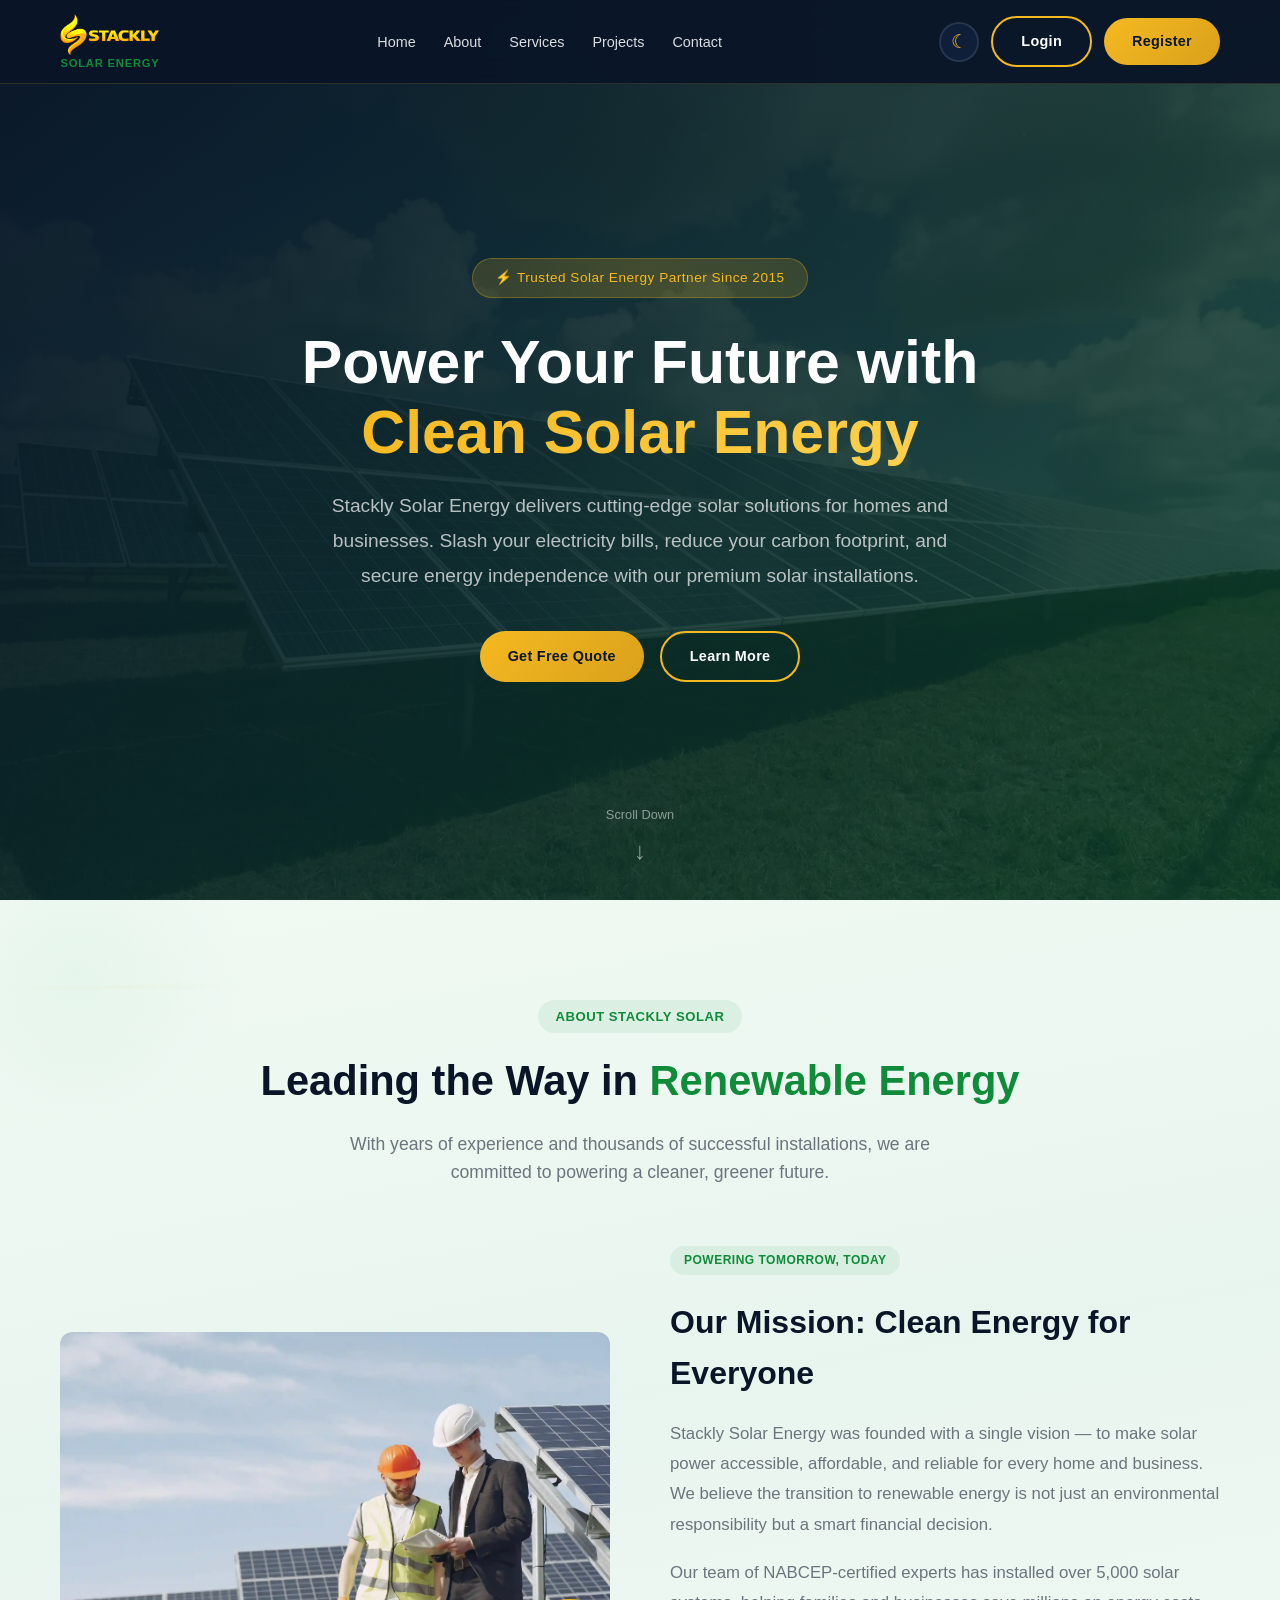
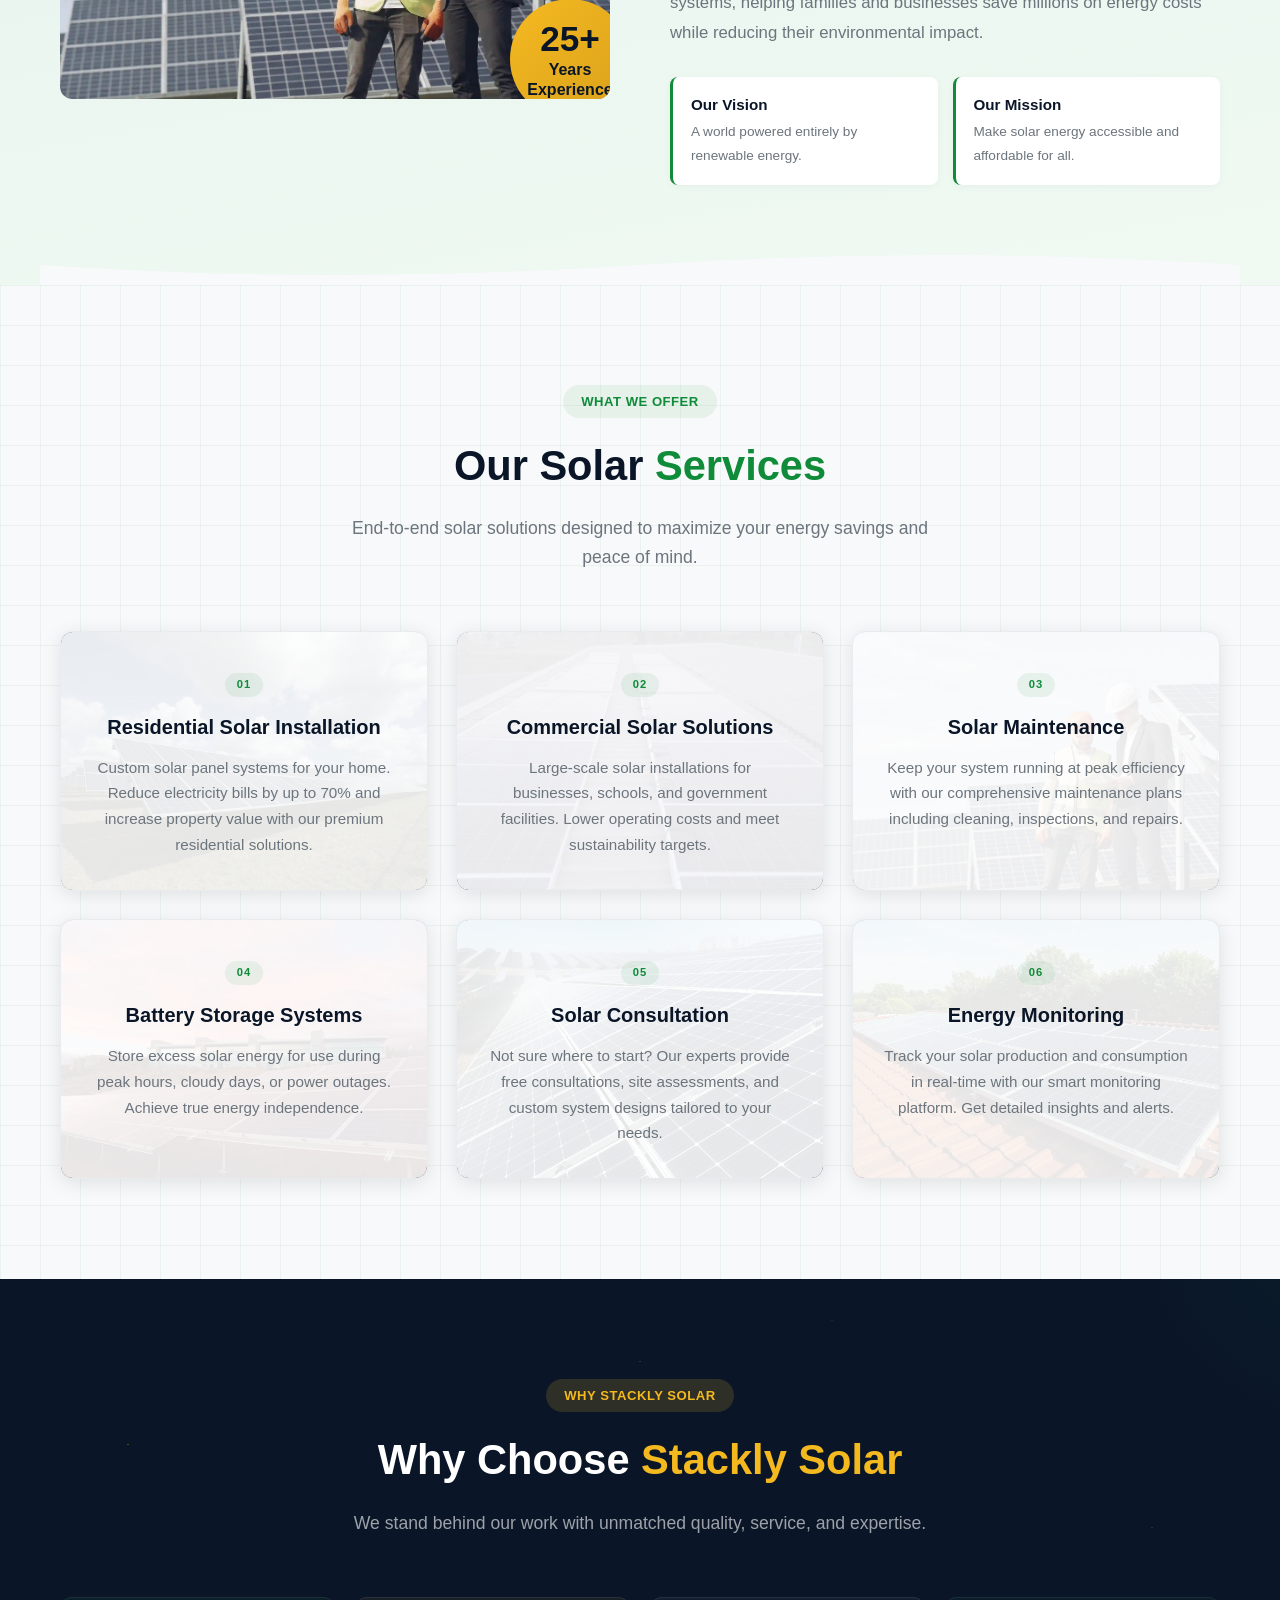
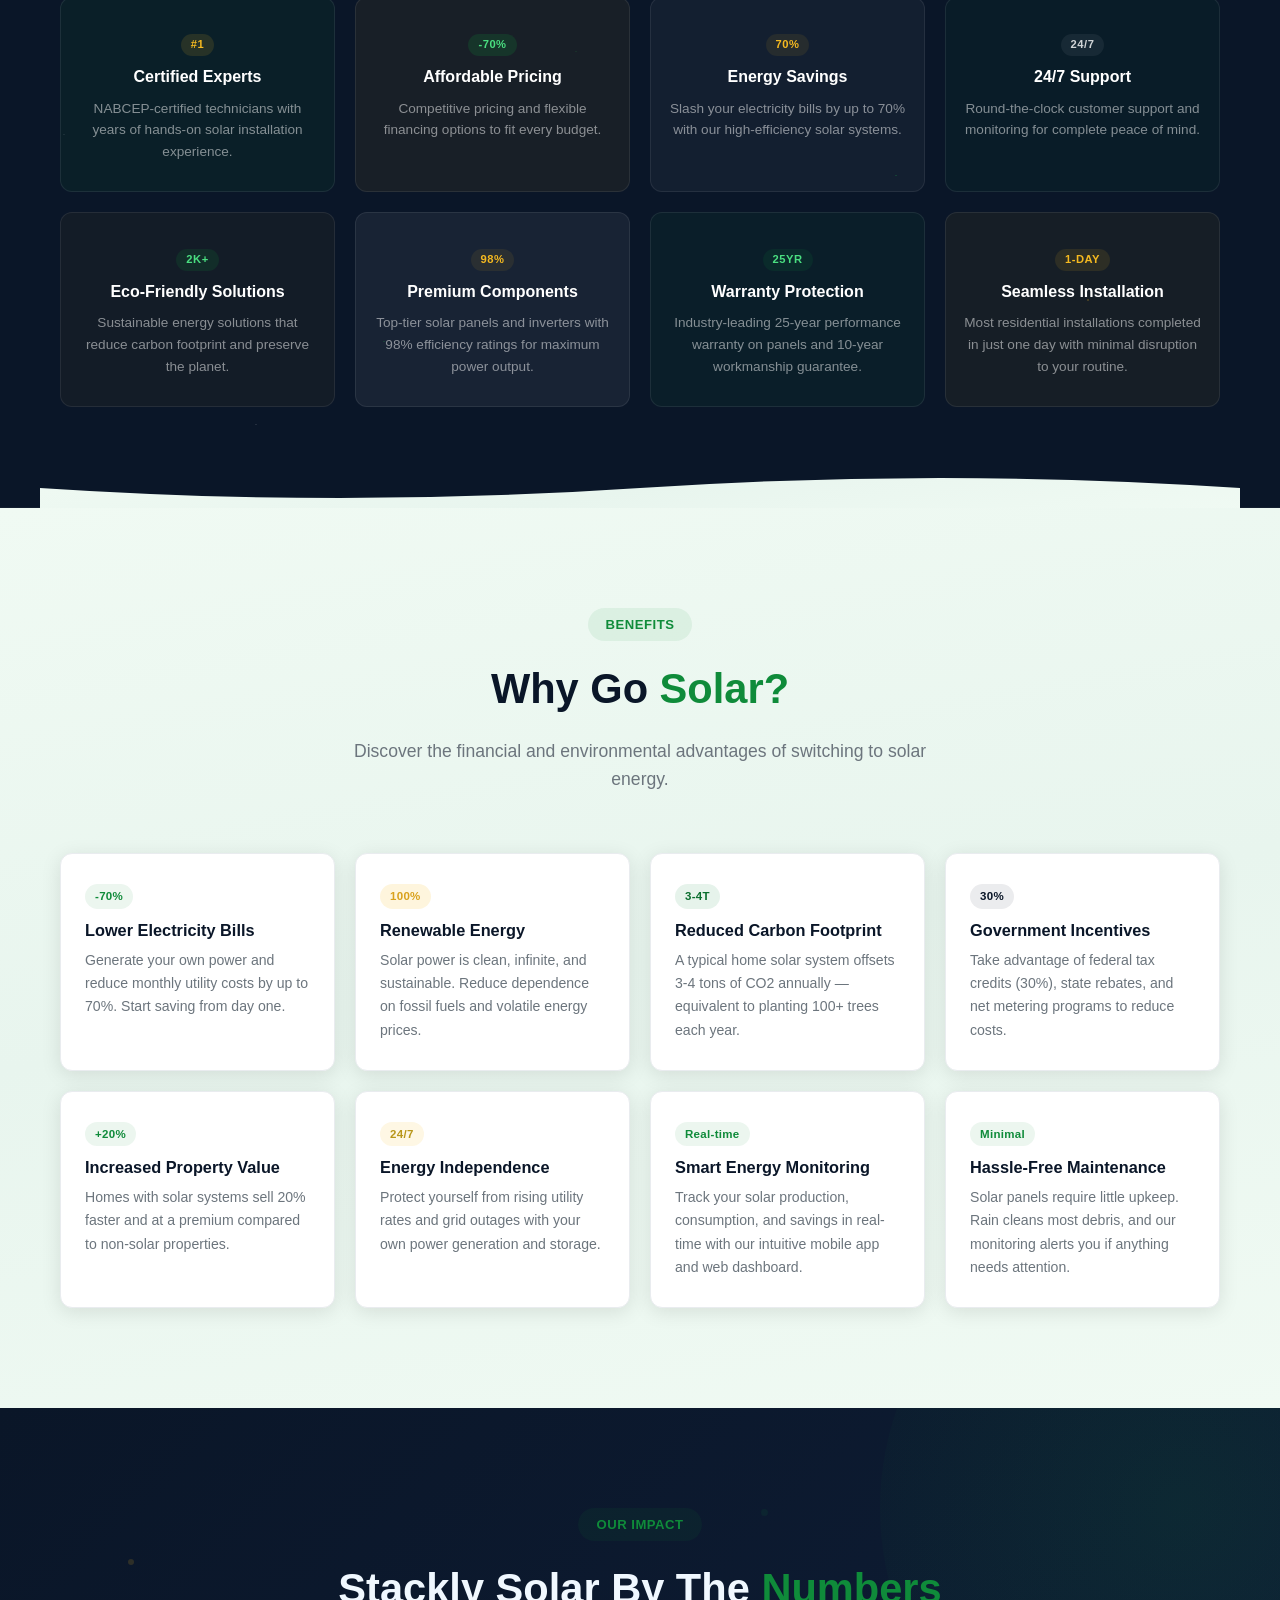
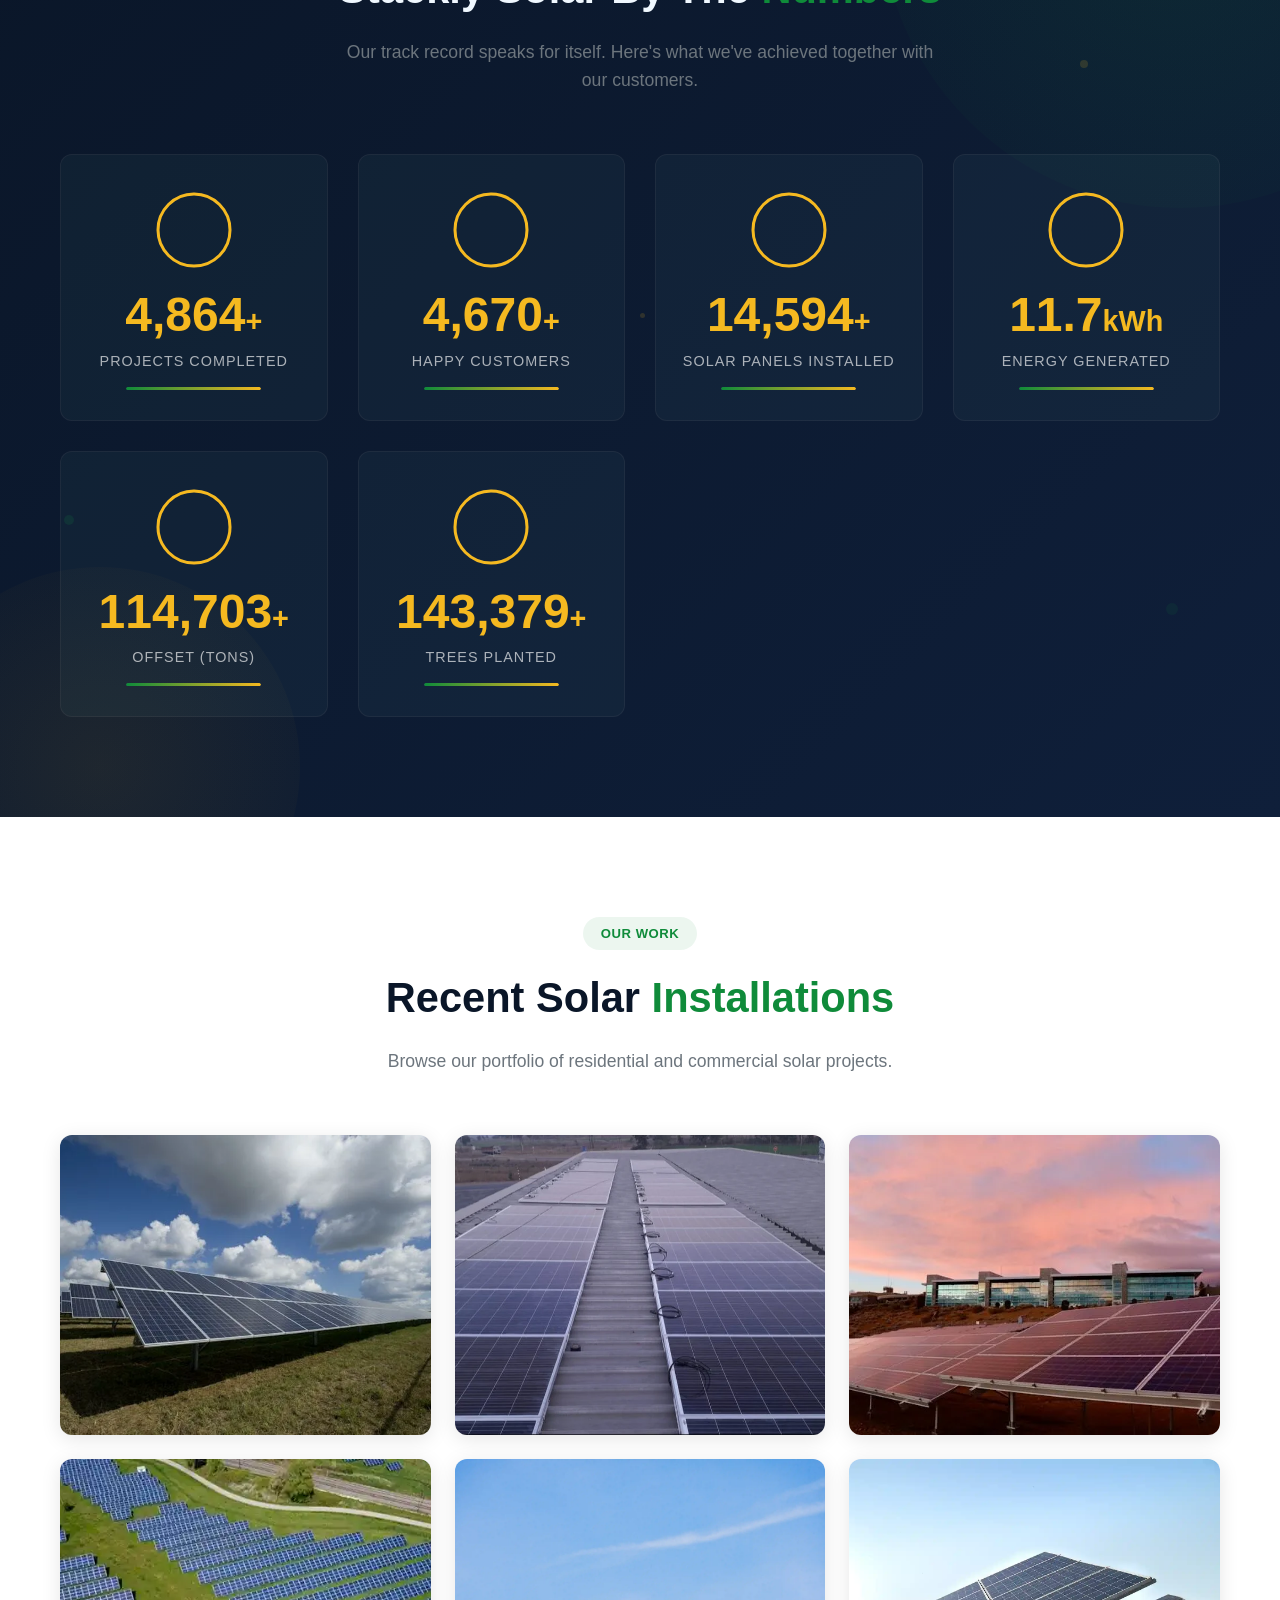
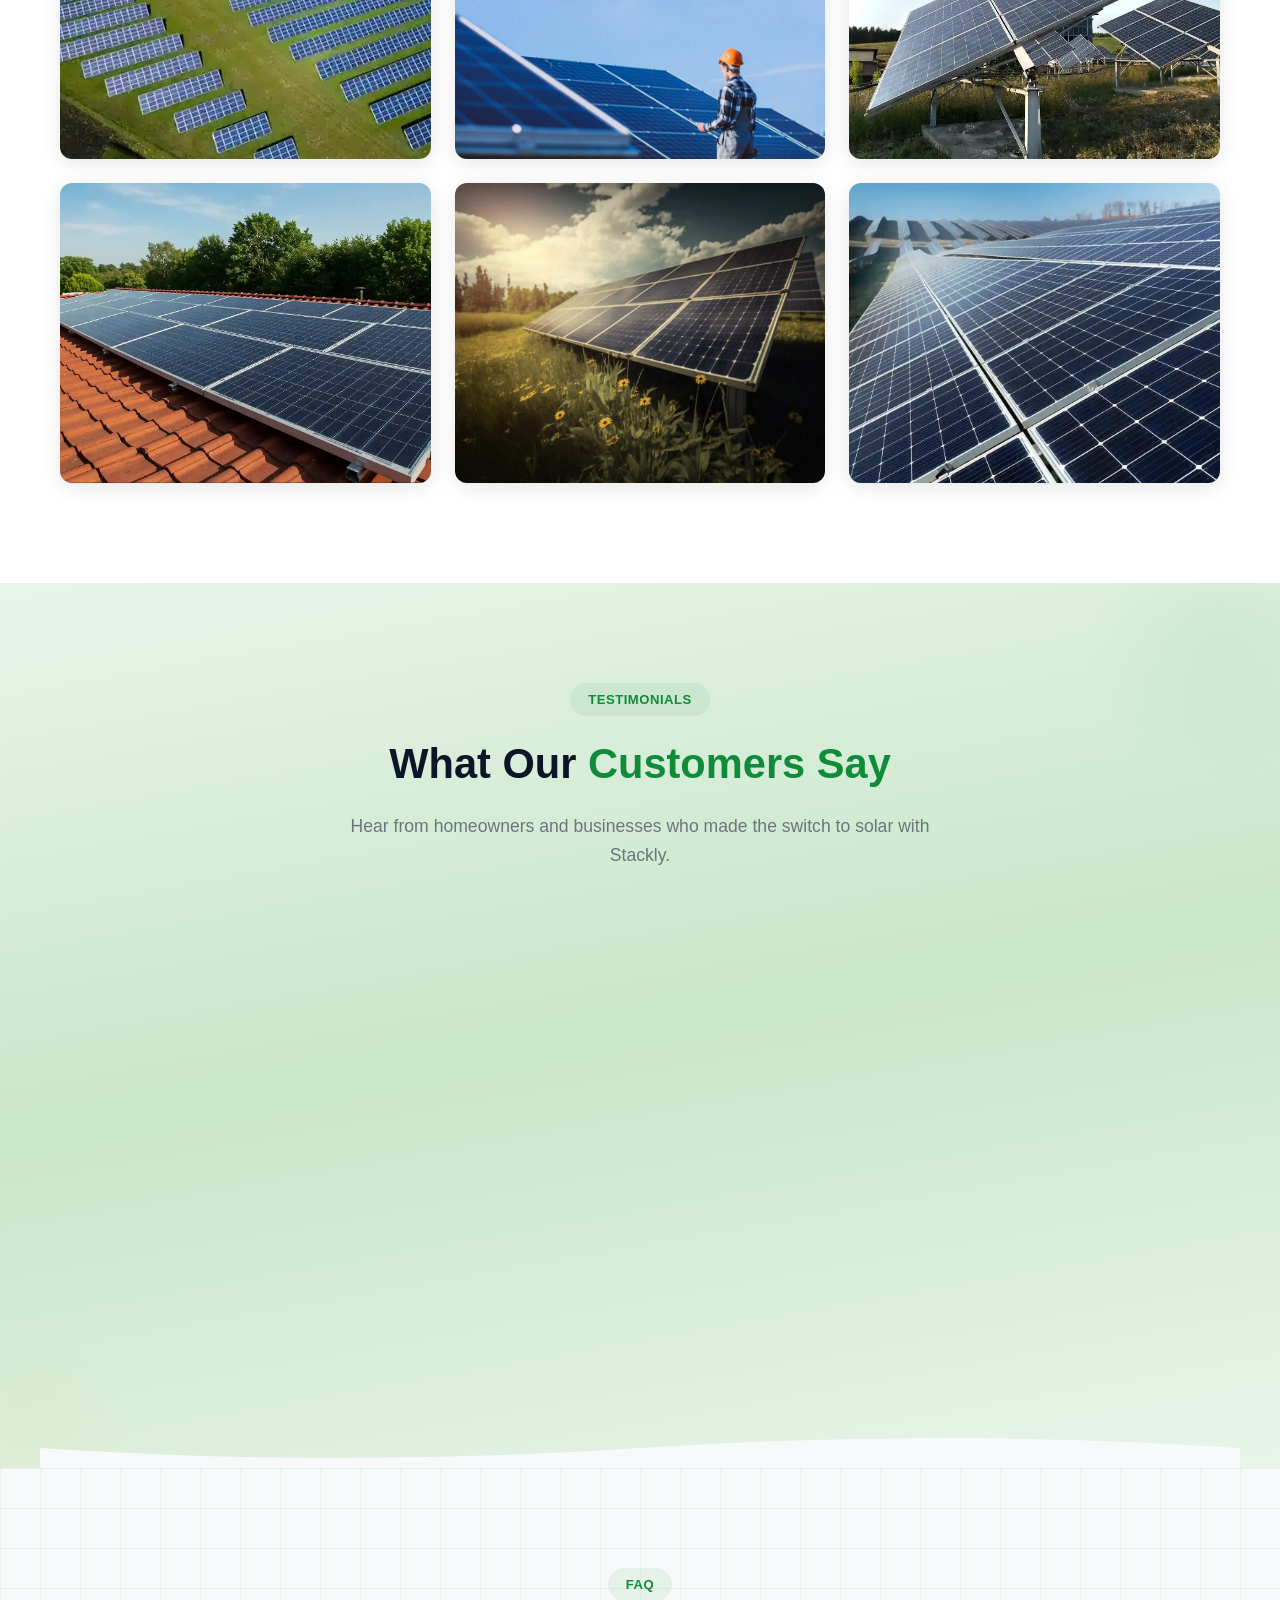
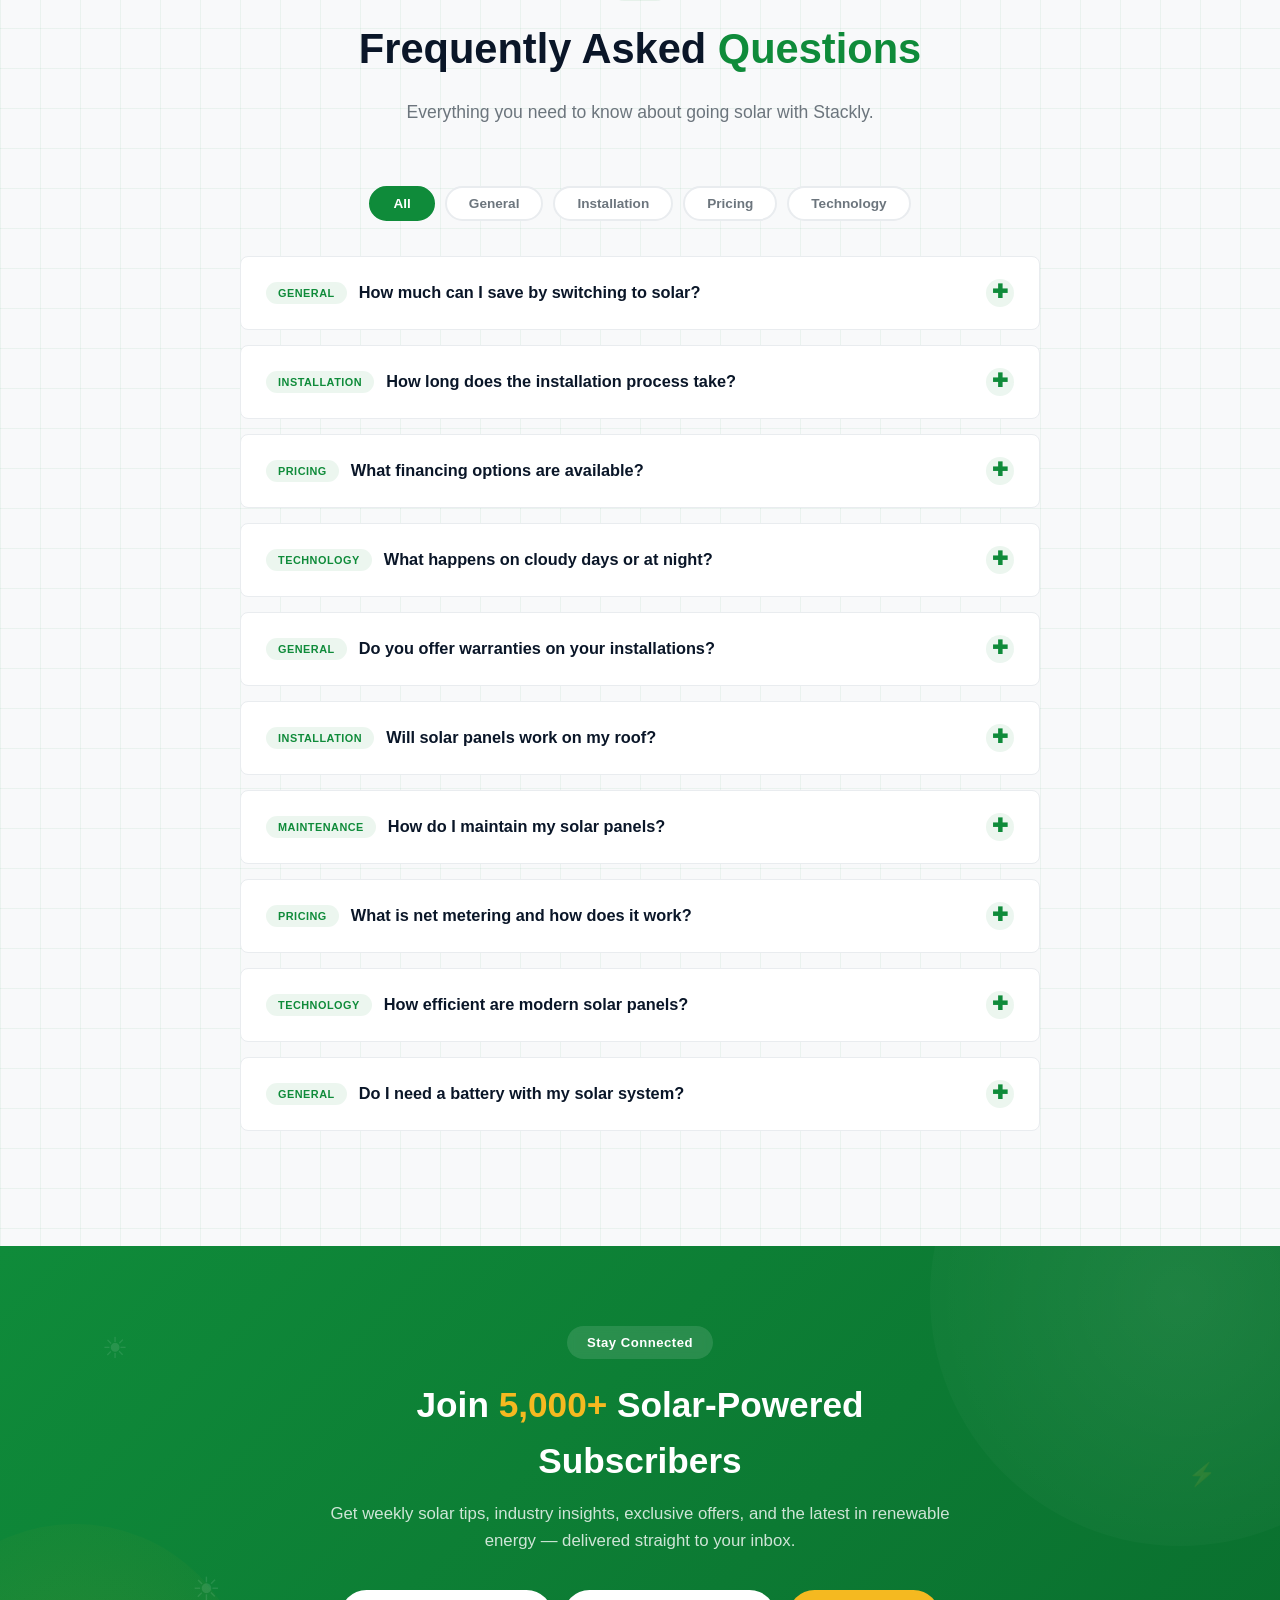
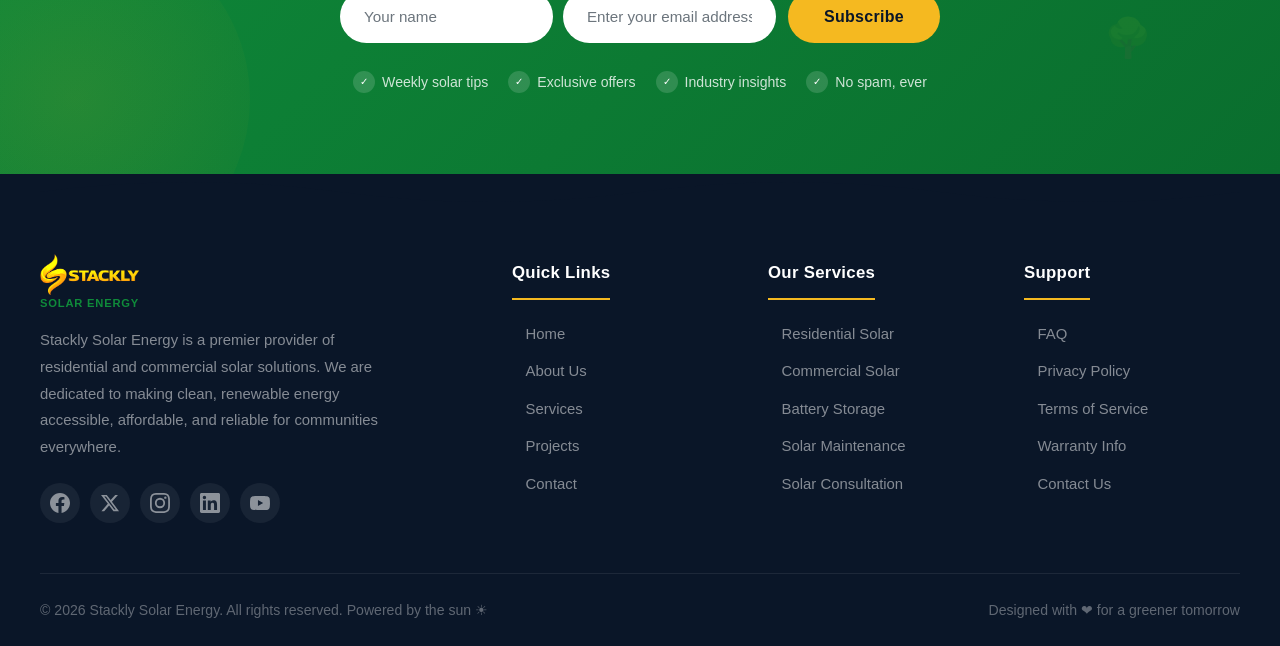
==== commit 91beb496: "completed" ====
--- a/index.html
+++ b/index.html
@@ -98,14 +98,13 @@
           <p>Our team of NABCEP-certified experts has installed over 5,000 solar systems, helping families and businesses save millions on energy costs while reducing their environmental impact.</p>
           <div class="about-mission">
             <div class="mission-item">
-              <span class="icon">&#127758;</span>
+            
               <div>
                 <h4>Our Vision</h4>
                 <p>A world powered entirely by renewable energy.</p>
               </div>
             </div>
             <div class="mission-item">
-              <span class="icon">&#128640;</span>
               <div>
                 <h4>Our Mission</h4>
                 <p>Make solar energy accessible and affordable for all.</p>
@@ -120,7 +119,7 @@
   <!-- =============================================
        4. SERVICES SECTION
        ============================================= -->
-  <section class="section section-gray section-divider-wave" id="services">
+  <section class="section section-grid section-divider-wave" id="services">
     <div class="container">
       <div class="section-header fade-up">
         <span class="section-tag">What We Offer</span>
@@ -129,38 +128,62 @@
       </div>
       <div class="services-grid">
         <div class="service-card fade-up" data-delay="0">
+          <div class="service-card-bg">
+            <img src="images/8.2kw.webp" alt="Residential Solar" loading="lazy">
+            <div class="card-overlay"></div>
+          </div>
           <span class="service-num">01</span>
-          <div class="service-icon">&#127970;</div>
+          
           <h3>Residential Solar Installation</h3>
           <p>Custom solar panel systems for your home. Reduce electricity bills by up to 70% and increase property value with our premium residential solutions.</p>
         </div>
         <div class="service-card fade-up" data-delay="100">
+          <div class="service-card-bg">
+            <img src="images/150kw.webp" alt="Commercial Solar" loading="lazy">
+            <div class="card-overlay"></div>
+          </div>
           <span class="service-num">02</span>
-          <div class="service-icon">&#127970;</div>
+          
           <h3>Commercial Solar Solutions</h3>
           <p>Large-scale solar installations for businesses, schools, and government facilities. Lower operating costs and meet sustainability targets.</p>
         </div>
         <div class="service-card fade-up" data-delay="200">
+          <div class="service-card-bg">
+            <img src="images/about.webp" alt="Solar Maintenance" loading="lazy">
+            <div class="card-overlay"></div>
+          </div>
           <span class="service-num">03</span>
-          <div class="service-icon">&#128295;</div>
+          
           <h3>Solar Maintenance</h3>
           <p>Keep your system running at peak efficiency with our comprehensive maintenance plans including cleaning, inspections, and repairs.</p>
         </div>
         <div class="service-card fade-up" data-delay="300">
+          <div class="service-card-bg">
+            <img src="images/13.5kw.webp" alt="Battery Storage" loading="lazy">
+            <div class="card-overlay"></div>
+          </div>
           <span class="service-num">04</span>
-          <div class="service-icon">&#9889;</div>
+          
           <h3>Battery Storage Systems</h3>
           <p>Store excess solar energy for use during peak hours, cloudy days, or power outages. Achieve true energy independence.</p>
         </div>
         <div class="service-card fade-up" data-delay="400">
+          <div class="service-card-bg">
+            <img src="images/beautiful-alternative-energy-plant-with-solar-panels_2_11zon.webp" alt="Solar Consultation" loading="lazy">
+            <div class="card-overlay"></div>
+          </div>
           <span class="service-num">05</span>
-          <div class="service-icon">&#128200;</div>
+          
           <h3>Solar Consultation</h3>
           <p>Not sure where to start? Our experts provide free consultations, site assessments, and custom system designs tailored to your needs.</p>
         </div>
         <div class="service-card fade-up" data-delay="500">
+          <div class="service-card-bg">
+            <img src="images/40kw.webp" alt="Energy Monitoring" loading="lazy">
+            <div class="card-overlay"></div>
+          </div>
           <span class="service-num">06</span>
-          <div class="service-icon">&#128736;</div>
+          
           <h3>Energy Monitoring</h3>
           <p>Track your solar production and consumption in real-time with our smart monitoring platform. Get detailed insights and alerts.</p>
         </div>
@@ -180,49 +203,41 @@
       </div>
       <div class="why-grid">
         <div class="why-card fade-up" data-delay="0">
-          <div class="why-icon">&#128188;</div>
           <div class="why-stat">#1</div>
           <h4>Certified Experts</h4>
           <p>NABCEP-certified technicians with years of hands-on solar installation experience.</p>
         </div>
         <div class="why-card fade-up" data-delay="100">
-          <div class="why-icon">&#128176;</div>
           <div class="why-stat">-70%</div>
           <h4>Affordable Pricing</h4>
           <p>Competitive pricing and flexible financing options to fit every budget.</p>
         </div>
         <div class="why-card fade-up" data-delay="200">
-          <div class="why-icon">&#128200;</div>
           <div class="why-stat">70%</div>
           <h4>Energy Savings</h4>
           <p>Slash your electricity bills by up to 70% with our high-efficiency solar systems.</p>
         </div>
         <div class="why-card fade-up" data-delay="300">
-          <div class="why-icon">&#128222;</div>
           <div class="why-stat">24/7</div>
           <h4>24/7 Support</h4>
           <p>Round-the-clock customer support and monitoring for complete peace of mind.</p>
         </div>
         <div class="why-card fade-up" data-delay="400">
-          <div class="why-icon">&#127758;</div>
           <div class="why-stat">2K+</div>
           <h4>Eco-Friendly Solutions</h4>
           <p>Sustainable energy solutions that reduce carbon footprint and preserve the planet.</p>
         </div>
         <div class="why-card fade-up" data-delay="0">
-          <div class="why-icon">&#9889;</div>
           <div class="why-stat">98%</div>
           <h4>Premium Components</h4>
           <p>Top-tier solar panels and inverters with 98% efficiency ratings for maximum power output.</p>
         </div>
         <div class="why-card fade-up" data-delay="100">
-          <div class="why-icon">&#128737;</div>
           <div class="why-stat">25yr</div>
           <h4>Warranty Protection</h4>
           <p>Industry-leading 25-year performance warranty on panels and 10-year workmanship guarantee.</p>
         </div>
         <div class="why-card fade-up" data-delay="200">
-          <div class="why-icon">&#128736;</div>
           <div class="why-stat">1-Day</div>
           <h4>Seamless Installation</h4>
           <p>Most residential installations completed in just one day with minimal disruption to your routine.</p>
@@ -243,7 +258,6 @@
       </div>
       <div class="benefits-grid">
         <div class="benefit-card fade-up" data-delay="0">
-          <div class="benefit-icon">&#128176;</div>
           <div class="benefit-info">
             <span class="benefit-stat">-70%</span>
             <h4>Lower Electricity Bills</h4>
@@ -251,7 +265,6 @@
           </div>
         </div>
         <div class="benefit-card fade-up" data-delay="100">
-          <div class="benefit-icon">&#9889;</div>
           <div class="benefit-info">
             <span class="benefit-stat">100%</span>
             <h4>Renewable Energy</h4>
@@ -259,7 +272,6 @@
           </div>
         </div>
         <div class="benefit-card fade-up" data-delay="200">
-          <div class="benefit-icon">&#127795;</div>
           <div class="benefit-info">
             <span class="benefit-stat">3-4T</span>
             <h4>Reduced Carbon Footprint</h4>
@@ -267,7 +279,6 @@
           </div>
         </div>
         <div class="benefit-card fade-up" data-delay="0">
-          <div class="benefit-icon">&#128188;</div>
           <div class="benefit-info">
             <span class="benefit-stat">30%</span>
             <h4>Government Incentives</h4>
@@ -275,7 +286,6 @@
           </div>
         </div>
         <div class="benefit-card fade-up" data-delay="100">
-          <div class="benefit-icon">&#127970;</div>
           <div class="benefit-info">
             <span class="benefit-stat">+20%</span>
             <h4>Increased Property Value</h4>
@@ -283,7 +293,6 @@
           </div>
         </div>
         <div class="benefit-card fade-up" data-delay="200">
-          <div class="benefit-icon">&#128200;</div>
           <div class="benefit-info">
             <span class="benefit-stat">24/7</span>
             <h4>Energy Independence</h4>
@@ -291,7 +300,6 @@
           </div>
         </div>
         <div class="benefit-card fade-up" data-delay="0">
-          <div class="benefit-icon">&#128225;</div>
           <div class="benefit-info">
             <span class="benefit-stat">Real-time</span>
             <h4>Smart Energy Monitoring</h4>
@@ -299,7 +307,6 @@
           </div>
         </div>
         <div class="benefit-card fade-up" data-delay="100">
-          <div class="benefit-icon">&#128295;</div>
           <div class="benefit-info">
             <span class="benefit-stat">Minimal</span>
             <h4>Hassle-Free Maintenance</h4>
@@ -331,7 +338,7 @@
               <circle cx="40" cy="40" r="36"></circle>
               <circle class="progress" cx="40" cy="40" r="36"></circle>
             </svg>
-            <div class="stat-icon">&#127970;</div>
+            
           </div>
           <div class="stat-number">
             <span class="counter" data-target="5000">0</span><span class="suffix">+</span>
@@ -345,7 +352,7 @@
               <circle cx="40" cy="40" r="36"></circle>
               <circle class="progress" cx="40" cy="40" r="36"></circle>
             </svg>
-            <div class="stat-icon">&#128101;</div>
+          
           </div>
           <div class="stat-number">
             <span class="counter" data-target="4800">0</span><span class="suffix">+</span>
@@ -359,7 +366,7 @@
               <circle cx="40" cy="40" r="36"></circle>
               <circle class="progress" cx="40" cy="40" r="36"></circle>
             </svg>
-            <div class="stat-icon">&#9728;</div>
+           
           </div>
           <div class="stat-number">
             <span class="counter" data-target="15000">0</span><span class="suffix">+</span>
@@ -373,7 +380,7 @@
               <circle cx="40" cy="40" r="36"></circle>
               <circle class="progress" cx="40" cy="40" r="36"></circle>
             </svg>
-            <div class="stat-icon">&#9889;</div>
+            
           </div>
           <div class="stat-number">
             <span class="counter" data-target="12000000">0</span><span class="suffix">kWh</span>
@@ -387,12 +394,12 @@
               <circle cx="40" cy="40" r="36"></circle>
               <circle class="progress" cx="40" cy="40" r="36"></circle>
             </svg>
-            <div class="stat-icon">&#127795;</div>
+           
           </div>
           <div class="stat-number">
             <span class="counter" data-target="120000">0</span><span class="suffix">+</span>
           </div>
-          <div class="stat-label">CO&#8322; Offset (tons)</div>
+          <div class="stat-label"> Offset (tons)</div>
           <div class="stat-progress-bar"><span></span></div>
         </div>
         <div class="stat-card fade-up">
@@ -401,7 +408,7 @@
               <circle cx="40" cy="40" r="36"></circle>
               <circle class="progress" cx="40" cy="40" r="36"></circle>
             </svg>
-            <div class="stat-icon">&#127800;</div>
+           
           </div>
           <div class="stat-number">
             <span class="counter" data-target="150000">0</span><span class="suffix">+</span>
@@ -595,7 +602,7 @@
   <!-- =============================================
        10. FAQ SECTION
        ============================================= -->
-  <section class="section section-green-tint section-divider-wave" id="faq">
+  <section class="section section-grid section-divider-wave" id="faq">
     <div class="container">
       <div class="section-header fade-up">
         <span class="section-tag">FAQ</span>
--- a/css/style.css
+++ b/css/style.css
@@ -18,6 +18,7 @@
   --yellow-dark: #d9a11c;
   --yellow-light: #ffd04d;
   --white: #ffffff;
+  --page-bg: #f8f9fa;
   --dark-blue: #0a1628;
   --dark-blue-2: #0f1f3a;
   --dark-blue-3: #142a4a;
@@ -106,7 +107,7 @@
 
 body {
   font-family: var(--font);
-  background: var(--white);
+  background: var(--page-bg);
   color: var(--dark-blue);
   line-height: 1.6;
   overflow-x: hidden;
@@ -116,13 +117,14 @@
 /* ========== DARK MODE ========== */
 body.dark-mode {
   --white: #121212;
+  --page-bg: #121212;
   --dark-blue: #e0e0e0;
   --dark-blue-2: #1e1e30;
   --dark-blue-3: #2a2a40;
   --gray: #b0b0b0;
   --gray-light: #2a2a2a;
   --gray-dark: #cccccc;
-  background: #121212;
+  background: var(--page-bg);
   color: #e0e0e0;
   --shadow: 0 4px 20px rgba(0, 0, 0, 0.4);
   --shadow-lg: 0 8px 40px rgba(0, 0, 0, 0.5);
@@ -843,9 +845,10 @@
 }
 
 .section-gray {
-  background: linear-gradient(170deg, #f8f9fa 0%, #eef2f7 50%, #f8f9fa 100%);
+  background: linear-gradient(170deg, #e8f5e9 0%, #c8e6c9 50%, #e8f5e9 100%);
   position: relative;
   overflow: hidden;
+  color: #ffffff;
 }
 
 .section-gray::before {
@@ -874,6 +877,28 @@
 
 .section-green-tint {
   background: #f0faf3;
+}
+
+/* Grid Pattern Background */
+.section-grid {
+  position: relative;
+  background-color: var(--page-bg);
+}
+.section-grid::before {
+  content: '';
+  position: absolute;
+  inset: 0;
+  background-image: 
+    linear-gradient(rgba(15, 139, 58, 0.06) 1px, transparent 1px),
+    linear-gradient(90deg, rgba(15, 139, 58, 0.06) 1px, transparent 1px);
+  background-size: 40px 40px;
+  pointer-events: none;
+  z-index: 0;
+}
+body.dark-mode .section-grid::before {
+  background-image: 
+    linear-gradient(rgba(255, 255, 255, 0.04) 1px, transparent 1px),
+    linear-gradient(90deg, rgba(255, 255, 255, 0.04) 1px, transparent 1px);
 }
 
 .section-yellow-tint {
@@ -1203,17 +1228,16 @@
 /* Our Story section background */
 .about-story-section {
   position: relative;
-  background: url('../images/background.webp') center / cover no-repeat fixed;
   z-index: 0;
 }
+.about-story-section.section-yellow-tint {
+  background: #e8f5e9;
+}
+body.dark-mode .about-story-section.section-yellow-tint {
+  background: #1a2e1a;
+}
 .about-story-overlay {
-  position: absolute;
-  inset: 0;
-  background: linear-gradient(135deg, rgba(15, 139, 58, 0.08) 0%, rgba(255, 255, 255, 0.92) 50%, rgba(245, 185, 32, 0.06) 100%);
-  z-index: 0;
-}
-body.dark-mode .about-story-overlay {
-  background: linear-gradient(135deg, rgba(15, 139, 58, 0.15) 0%, rgba(10, 22, 40, 0.92) 50%, rgba(245, 185, 32, 0.1) 100%);
+  display: none;
 }
 .about-story-section .container {
   position: relative;
@@ -1297,6 +1321,27 @@
 }
 
 /* ========== SERVICES ========== */
+
+/* Home Services section background */
+.section-services-bg {
+  position: relative;
+  background: url('../images/background.webp') center / cover no-repeat fixed;
+  z-index: 0;
+}
+.section-services-bg .services-overlay {
+  position: absolute;
+  inset: 0;
+  background: linear-gradient(170deg, rgba(248, 249, 250, 0.92) 0%, rgba(238, 242, 247, 0.88) 50%, rgba(248, 249, 250, 0.92) 100%);
+  z-index: 0;
+}
+body.dark-mode .section-services-bg .services-overlay {
+  background: linear-gradient(170deg, rgba(26, 26, 46, 0.92) 0%, rgba(21, 21, 42, 0.88) 50%, rgba(26, 26, 46, 0.92) 100%);
+}
+.section-services-bg .container {
+  position: relative;
+  z-index: 1;
+}
+
 .services-grid {
   display: grid;
   grid-template-columns: repeat(3, 1fr);
@@ -1412,6 +1457,40 @@
   transition: color 0.3s ease;
 }
 
+/* Service Card Background Images */
+.service-card-bg {
+  position: absolute;
+  inset: 0;
+  z-index: 0;
+  border-radius: var(--radius);
+  overflow: hidden;
+}
+.service-card-bg img {
+  width: 100%;
+  height: 100%;
+  object-fit: cover;
+  transition: transform 0.6s ease;
+}
+.service-card:hover .service-card-bg img {
+  transform: scale(1.1);
+}
+.service-card-bg .card-overlay {
+  position: absolute;
+  inset: 0;
+  background: rgba(255, 255, 255, 0.9);
+  transition: all 0.4s ease;
+}
+.service-card:hover .service-card-bg .card-overlay {
+  background: rgba(255, 255, 255, 0.75);
+}
+.service-card > span,
+.service-card > h3,
+.service-card > p,
+.service-card > div:not(.service-card-bg) {
+  position: relative;
+  z-index: 2;
+}
+
 body.dark-mode .service-card {
   background: #1e1e30;
   border-color: #2a2a40;
@@ -1423,6 +1502,14 @@
 
 body.dark-mode .service-card:hover h3 {
   color: var(--yellow);
+}
+
+body.dark-mode .service-card-bg .card-overlay {
+  background: rgba(30, 30, 48, 0.9);
+}
+
+body.dark-mode .service-card:hover .service-card-bg .card-overlay {
+  background: rgba(30, 30, 48, 0.75);
 }
 
 body.dark-mode .service-num {
@@ -2021,9 +2108,9 @@
 .stat-card {
   text-align: center;
   padding: 35px 20px 30px;
-  background: rgba(255, 255, 255, 0.04);
+  background: rgba(161, 239, 232, 0.04);
   border-radius: var(--radius);
-  border: 1px solid rgba(255, 255, 255, 0.06);
+  border: 1px solid rgba(234, 197, 197, 0.06);
   transition: all 0.4s ease;
   position: relative;
   overflow: hidden;
@@ -2037,7 +2124,7 @@
   right: -1px;
   bottom: -1px;
   border-radius: var(--radius);
-  background: linear-gradient(135deg, var(--green), var(--yellow), var(--green));
+  background: linear-gradient(135deg, #3a69af, #5696a3, var(--white));
   background-size: 300% 300%;
   z-index: -1;
   opacity: 0;
@@ -2056,7 +2143,8 @@
 }
 
 .stat-card:hover {
-  background: rgba(255, 255, 255, 0.08);
+  background: rgba(13, 110, 253, 0.12);
+  border-color: rgba(13, 110, 253, 0.3);
   transform: translateY(-8px);
 }
 
@@ -2316,7 +2404,7 @@
 /* Gallery section background */
 .section-gallery {
   position: relative;
-  background: linear-gradient(170deg, #fefbf0 0%, #f0faf3 30%, #f8f9fa 60%, #fefbf0 100%);
+  background: linear-gradient(170deg, #749a7c 0%, #f0faf3 30%, #f8f9fa 60%, #fefbf0 100%);
   overflow: hidden;
 }
 .section-gallery::before {
@@ -2348,7 +2436,7 @@
   100% { transform: scale(1.15) translate(-20px, 15px); }
 }
 body.dark-mode .section-gallery {
-  background: linear-gradient(170deg, #0a0e1a 0%, #0f1f3a 30%, #0a1628 60%, #0f1f3a 100%);
+  background: linear-gradient(170deg, #626a80 0%, #0f1f3a 30%, #0a1628 60%, #0f1f3a 100%);
 }
 .section-gallery .container {
   position: relative;
@@ -2392,7 +2480,9 @@
   max-width: 900px;
   margin: 0 auto;
   overflow: hidden;
-  padding: 0 50px;
+  padding: 40px 50px;
+  background-color: #000000;
+  border-radius: 20px;
 }
 
 .testimonials-track {
@@ -2402,14 +2492,13 @@
 
 .testimonial-card {
   min-width: 100%;
-  background: var(--white);
+  background: #111111;
   border-radius: var(--radius);
   padding: 40px 35px;
   box-shadow: var(--shadow);
-  border: 1px solid var(--gray-light);
+  border: 1px solid #333333;
   transition: all 0.5s ease;
   position: relative;
-  opacity: 0.4;
   transform: scale(0.92);
   pointer-events: none;
 }
@@ -2591,7 +2680,7 @@
 }
 
 body.dark-mode .slider-dots .dot {
-  background: #2a2a40;
+  background: #161617;
 }
 
 body.dark-mode .slider-dots .dot.active {
@@ -2599,13 +2688,17 @@
 }
 
 @media (max-width: 768px) {
-  .testimonials-slider { padding: 0 40px; }
-  .testimonial-card { padding: 30px 22px; }
+  .testimonials-slider { padding: 40px; }
+  .testimonial-card { 
+    padding: 30px 22px; 
+    opacity: 1;
+    transform: scale(0.96);
+  }
   .slider-arrow { width: 36px; height: 36px; font-size: 0.9rem; }
 }
 
 @media (max-width: 480px) {
-  .testimonials-slider { padding: 0 30px; }
+  .testimonials-slider { padding: 30px; }
   .slider-arrow { width: 32px; height: 32px; font-size: 0.8rem; }
   .testimonial-card { padding: 25px 18px; }
   .testimonial-text { font-size: 0.9rem; padding-left: 15px; }
@@ -3531,10 +3624,17 @@
 .auth-section {
   min-height: 100vh;
   display: flex;
+  flex-wrap: wrap;
   align-items: center;
   justify-content: center;
   background: linear-gradient(135deg, var(--dark-blue), var(--dark-blue-2));
   padding: 120px 20px 60px;
+}
+
+.back-to-home {
+  width: 100%;
+  text-align: center;
+  padding: 20px 0;
 }
 
 .auth-container {
@@ -3550,9 +3650,11 @@
 
 .auth-form-side {
   padding: 50px 45px;
+  text-align: center;
 }
 
 .auth-form-side .logo {
+  display: inline-flex;
   color: var(--dark-blue);
   margin-bottom: 30px;
   justify-content: center;
@@ -3574,6 +3676,10 @@
   color: var(--gray);
   margin-bottom: 32px;
   font-size: 0.95rem;
+}
+
+.auth-form {
+  text-align: left;
 }
 
 .auth-form .form-group {
@@ -3700,6 +3806,21 @@
 
 .auth-alt a:hover {
   text-decoration: underline;
+}
+
+.auth-form-side > a[href="../index.html"] {
+  display: inline-block;
+  margin-top: 12px;
+  padding: 4px 12px;
+  border-radius: 4px;
+  color: var(--gray);
+  font-size: 0.9rem;
+  transition: var(--transition);
+}
+
+.auth-form-side > a[href="../index.html"]:hover {
+  background: var(--green-bg);
+  color: var(--green);
 }
 
 .auth-divider {
@@ -3854,14 +3975,17 @@
 
 /* ========== AUTH PAGE RESPONSIVE ========== */
 @media (max-width: 1024px) {
-  .auth-container { grid-template-columns: 1fr; }
+  .auth-container { grid-template-columns: 1fr; max-width: 480px; margin: 0 auto; }
   .auth-image-side { display: none; }
-  .auth-form-side { padding: 35px 25px; }
+  .auth-form-side { padding: 40px 30px; }
 }
 
 @media (max-width: 768px) {
+  .auth-section { padding: 100px 15px 40px; }
+  .auth-form-side { padding: 30px 20px; }
   .auth-form-side h2 { font-size: 1.6rem; }
-  .auth-form-side { padding: 30px 20px; }
+  .auth-form-side > p { font-size: 0.9rem; margin-bottom: 24px; }
+  .auth-form .form-group { margin-bottom: 18px; }
   .form-options { flex-direction: column; gap: 12px; align-items: flex-start; }
 }
 
@@ -3894,6 +4018,7 @@
     transform: translateX(100%);
     transition: all 0.4s ease;
     z-index: 999;
+    background: var(--dark-blue);
     box-shadow: -4px 0 30px rgba(0, 0, 0, 0.3);
   }
   .nav-links.active { transform: translateX(0); }
@@ -4011,7 +4136,22 @@
   .logo .logo-img { width: 60px; }
   .logo-text { font-size: 0.55rem; letter-spacing: 0.3px; }
 
-  .auth-form-side { padding: 25px 15px; }
+  .auth-section { padding: 90px 12px 30px; }
+  .auth-form-side { padding: 25px 16px; }
   .auth-form-side h2 { font-size: 1.3rem; }
-  .auth-social { flex-direction: column; }
-}
+  .auth-form-side > p { font-size: 0.85rem; margin-bottom: 20px; }
+  .auth-form .form-group { margin-bottom: 16px; }
+  .auth-form .form-group label { font-size: 0.82rem; }
+  .auth-form .form-group input,
+  .auth-form .form-group select { padding: 12px 14px; font-size: 0.9rem; }
+  .auth-form .form-group .input-icon-wrap input { padding-left: 40px; }
+  .auth-form .form-group .input-icon { font-size: 1rem; left: 14px; }
+  .auth-form .btn { padding: 12px; font-size: 0.95rem; }
+  .auth-social { flex-direction: column; gap: 10px; }
+  .auth-social a { padding: 10px; font-size: 0.85rem; }
+  .auth-divider { font-size: 0.8rem; margin: 18px 0; }
+  .auth-alt { font-size: 0.85rem; margin-top: 16px; }
+  .auth-form-side .logo { margin-bottom: 20px; }
+  .auth-form-side .logo .logo-img { width: 70px; }
+  .auth-form-side .logo-text { font-size: 0.5rem; }
+}
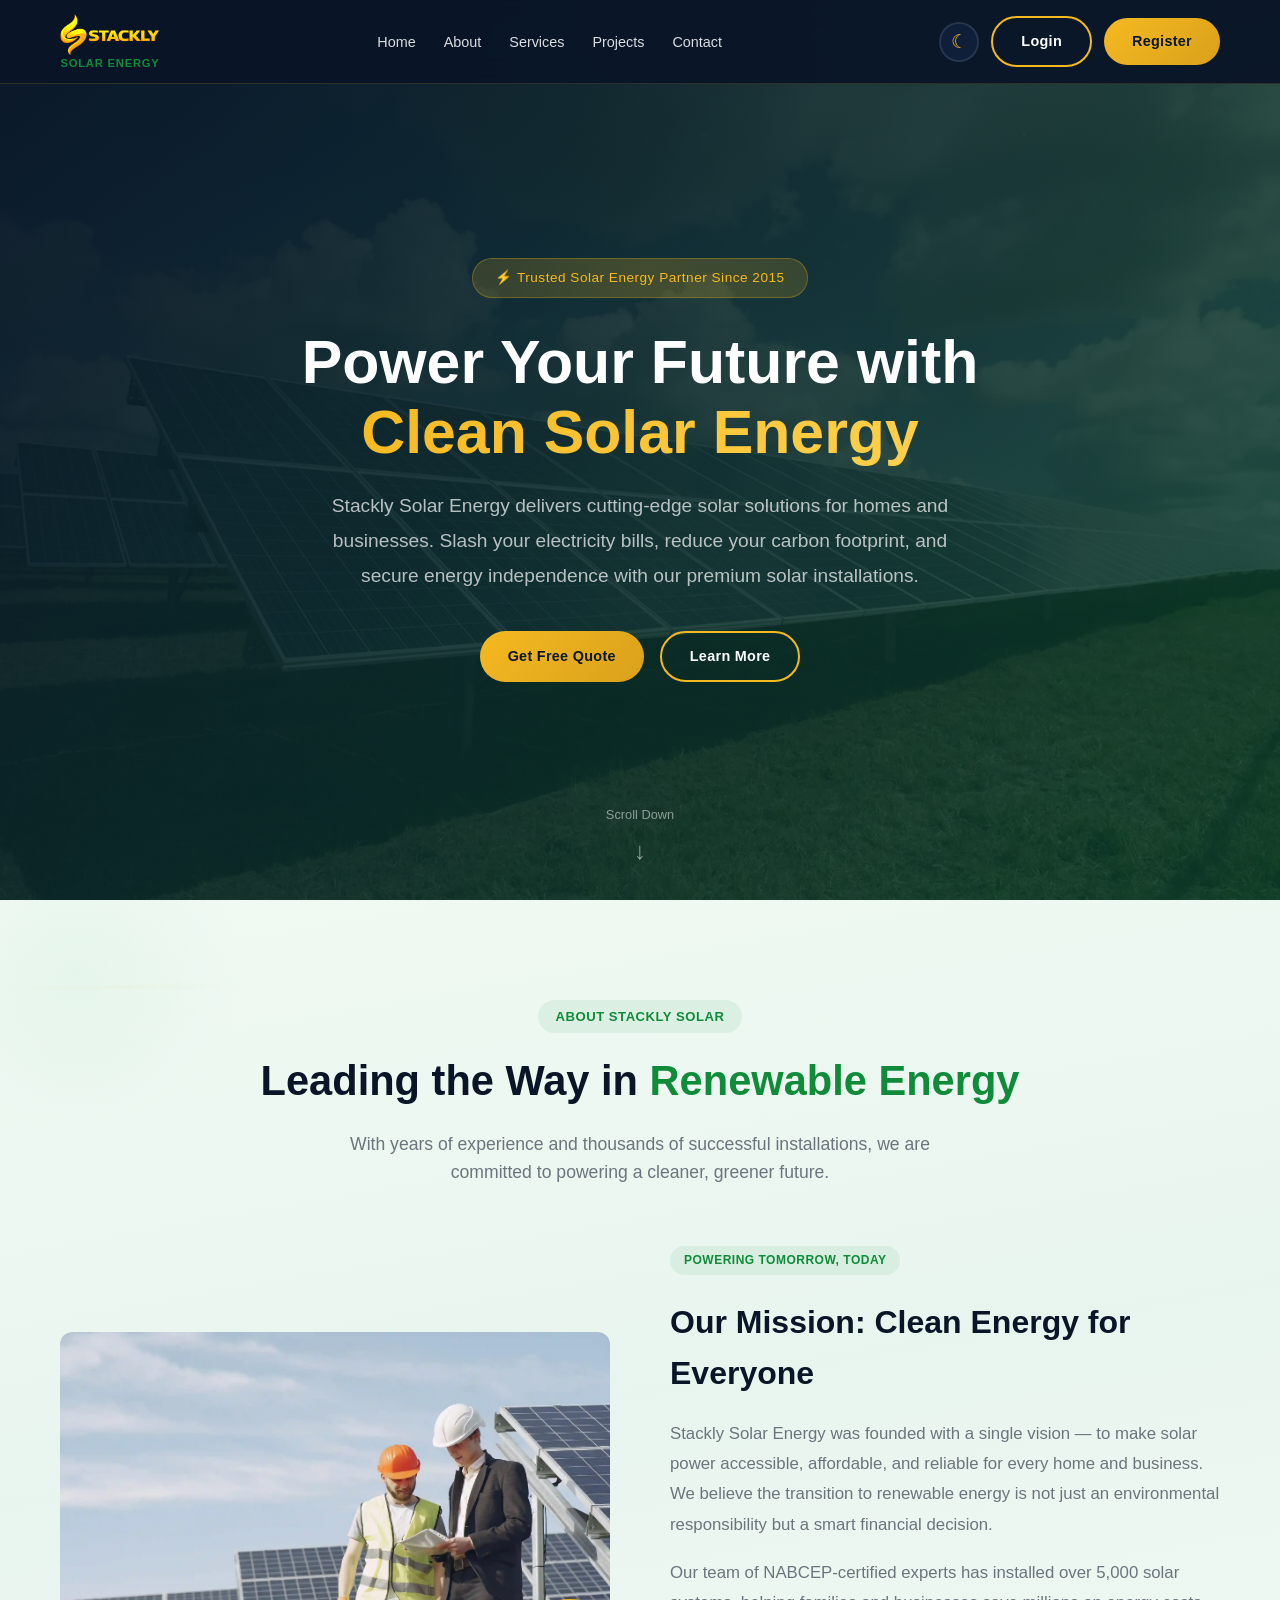
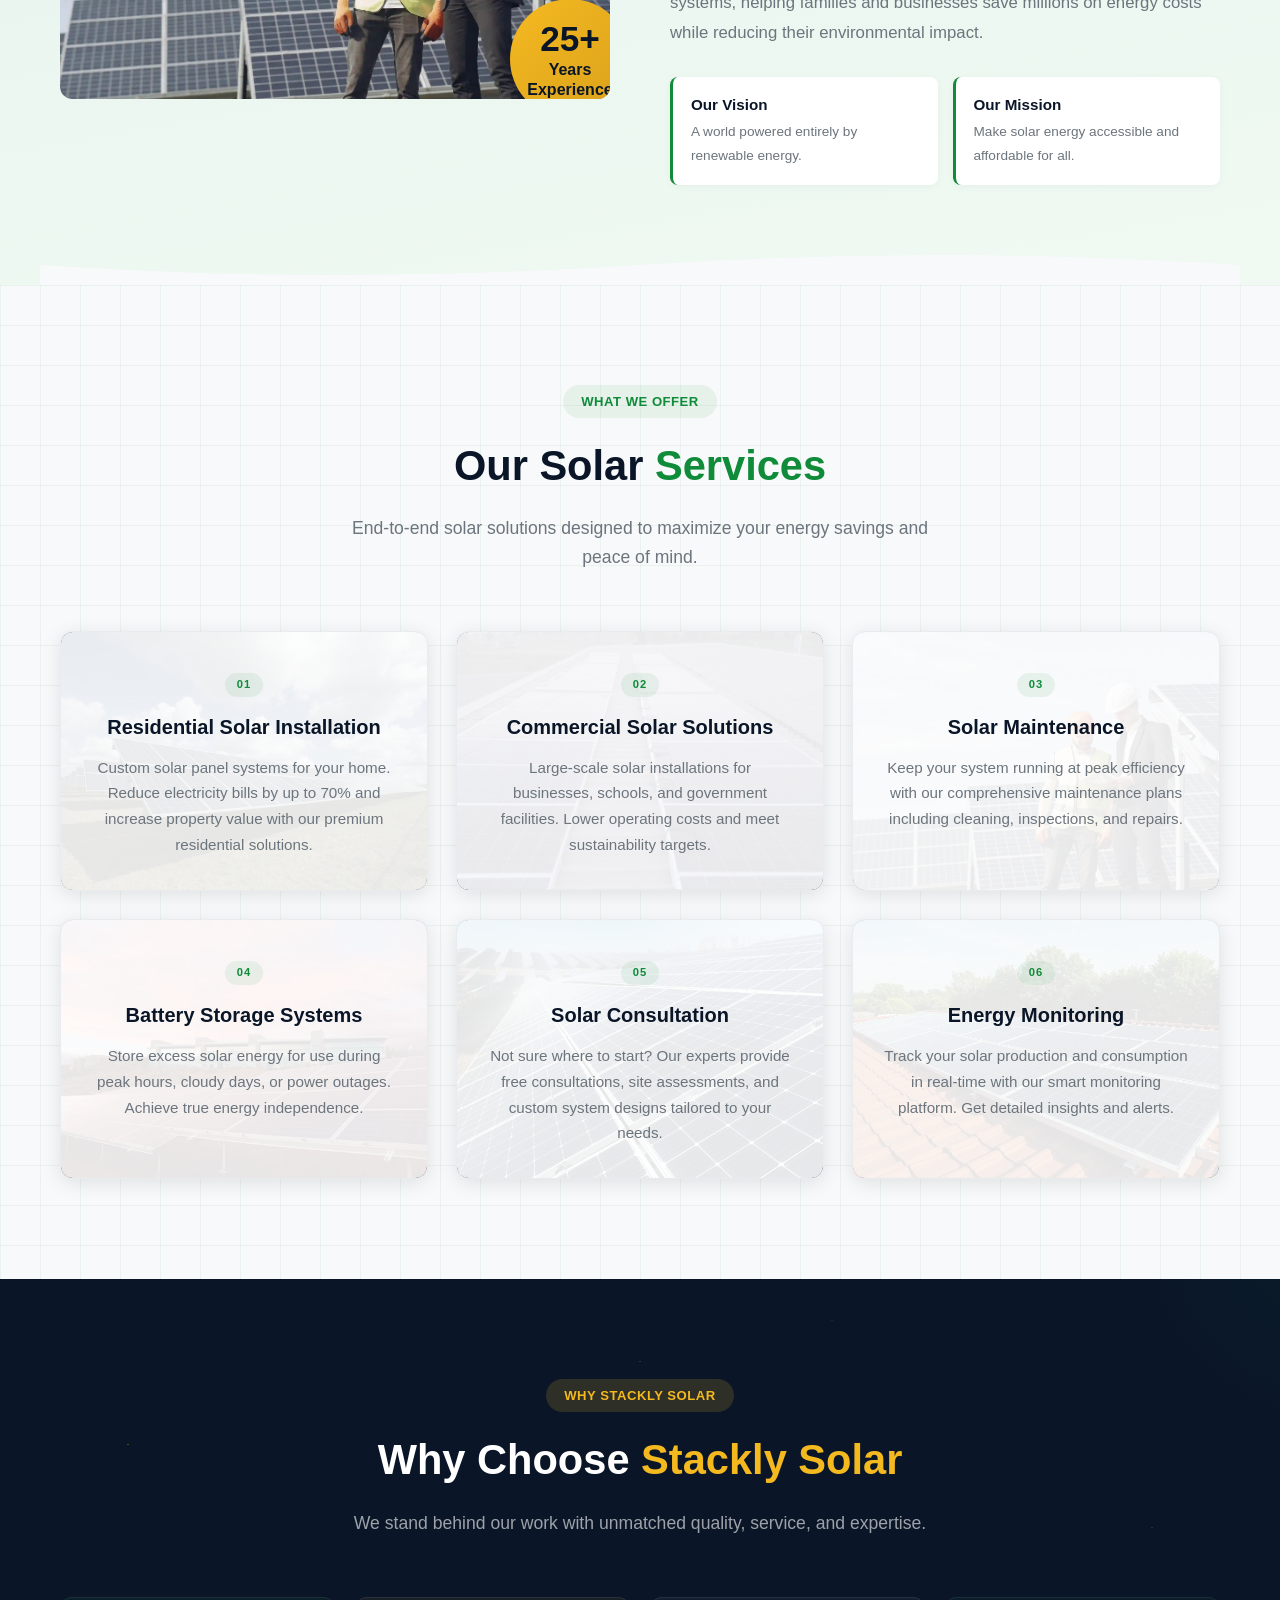
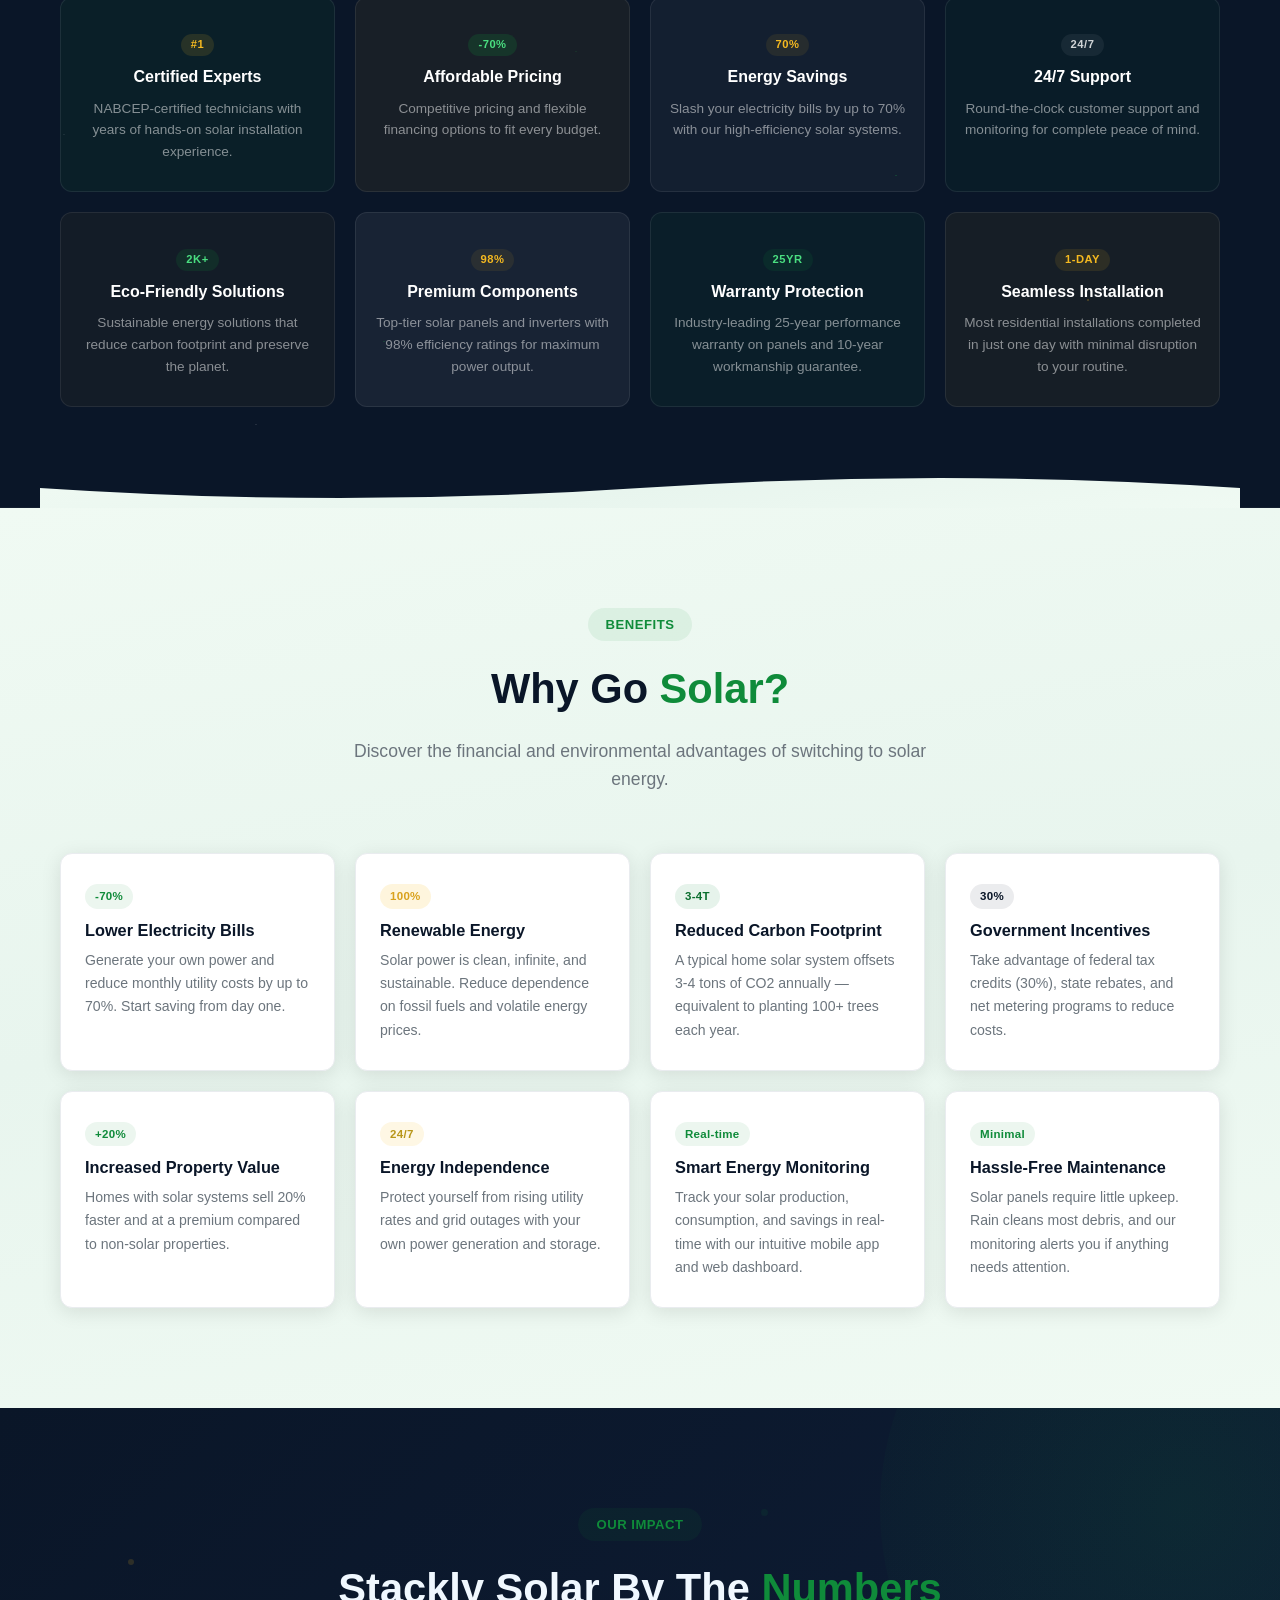
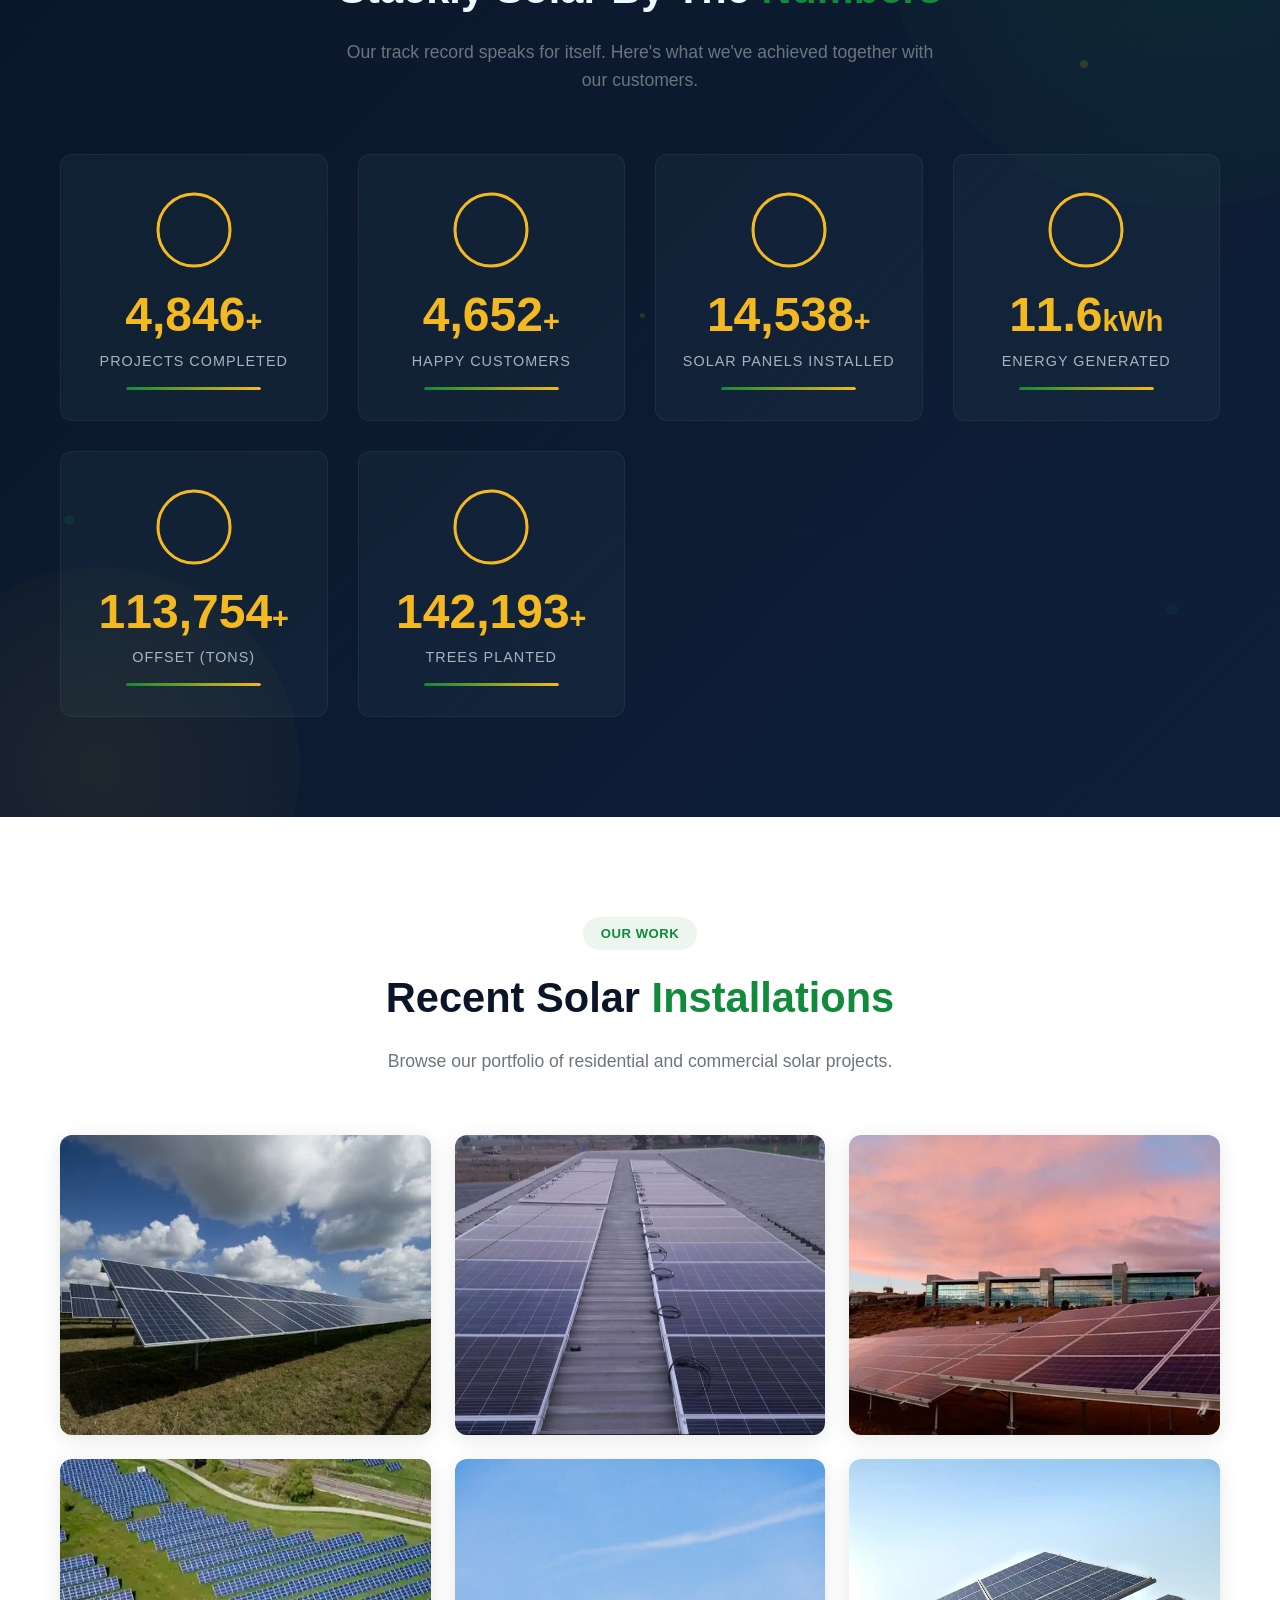
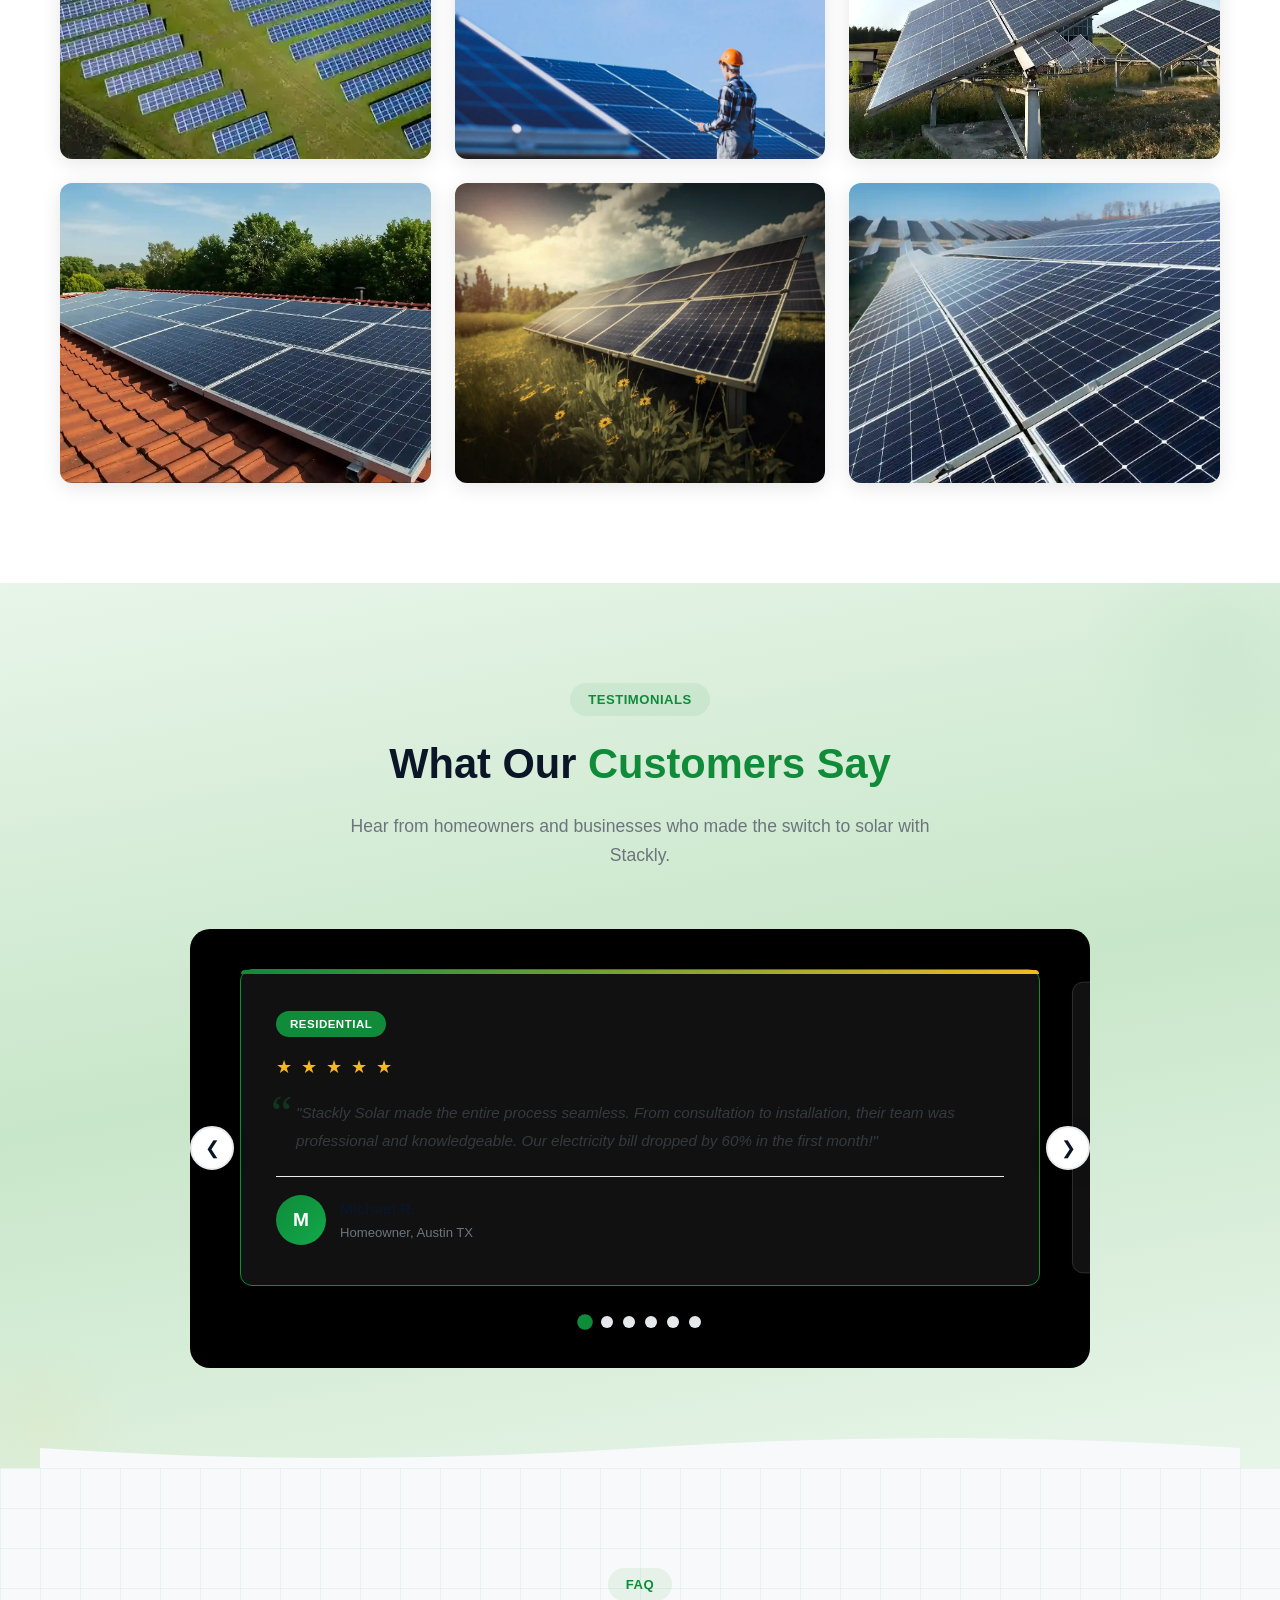
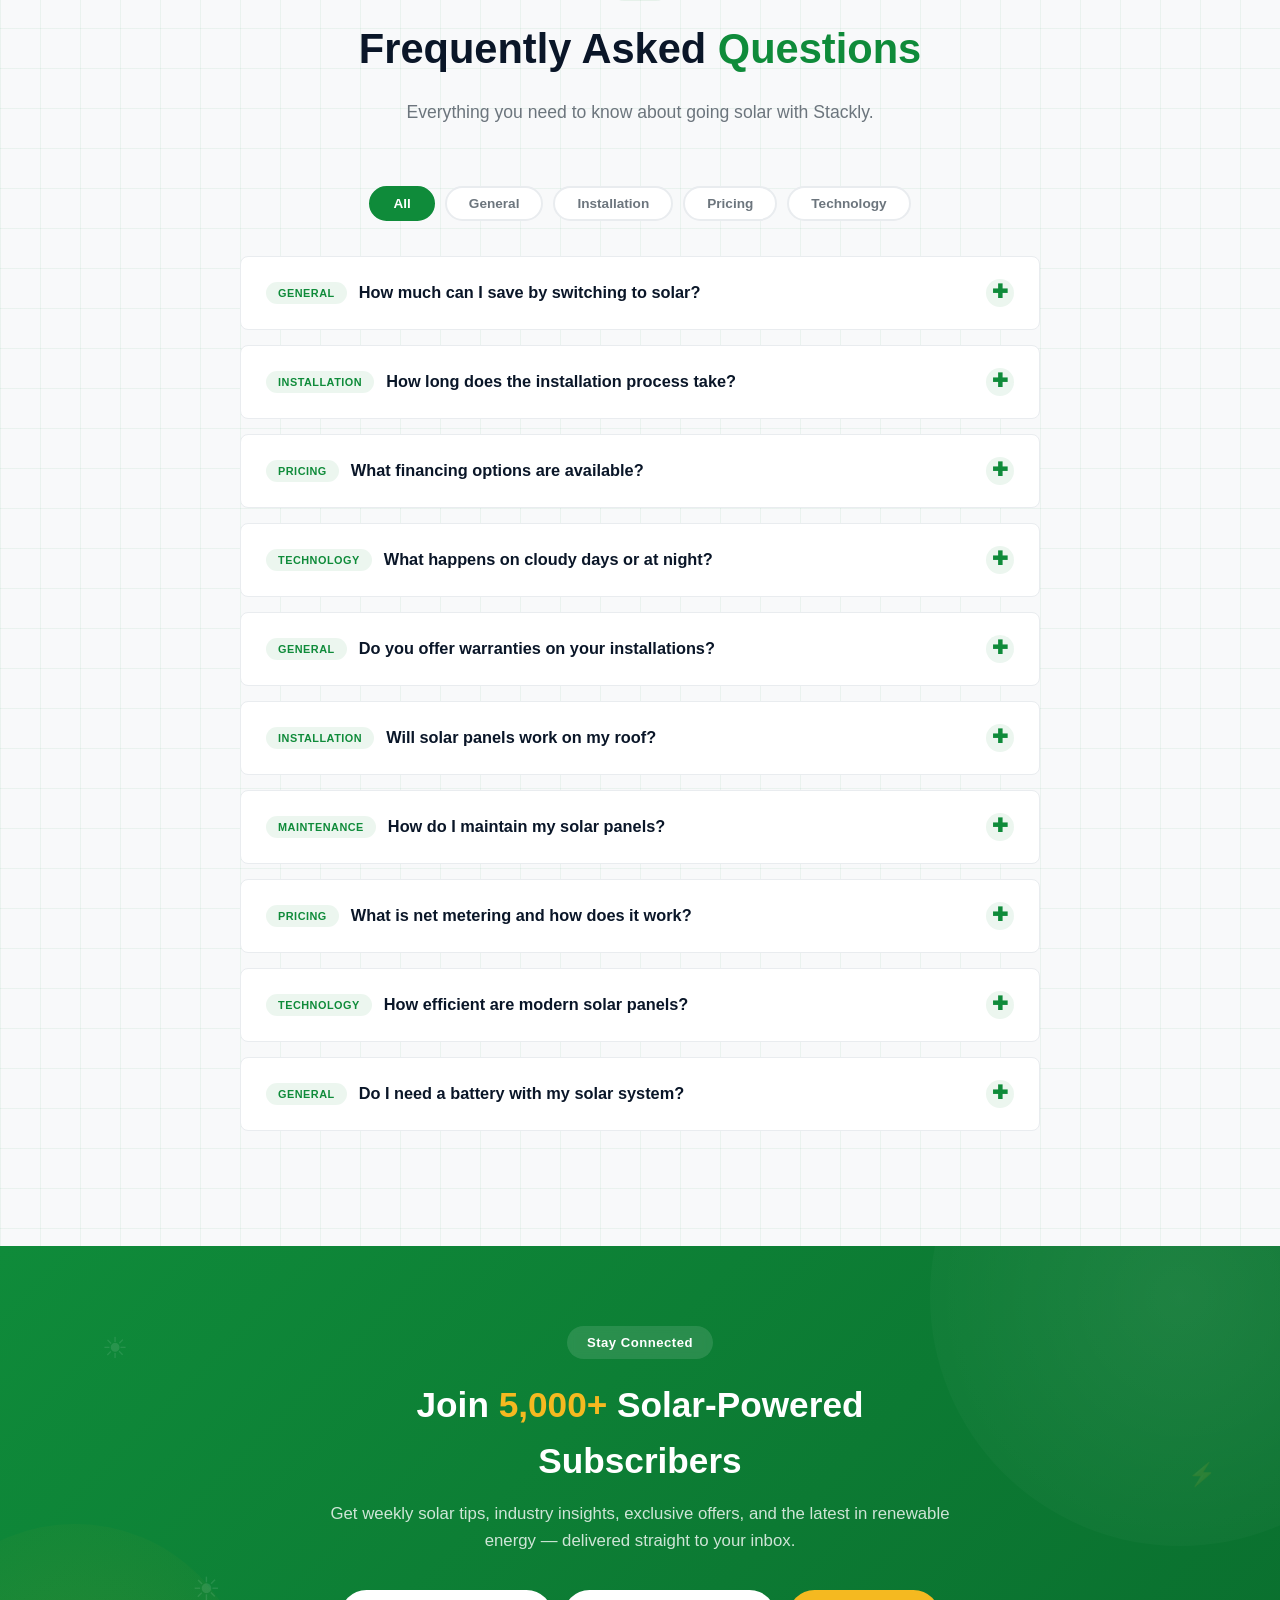
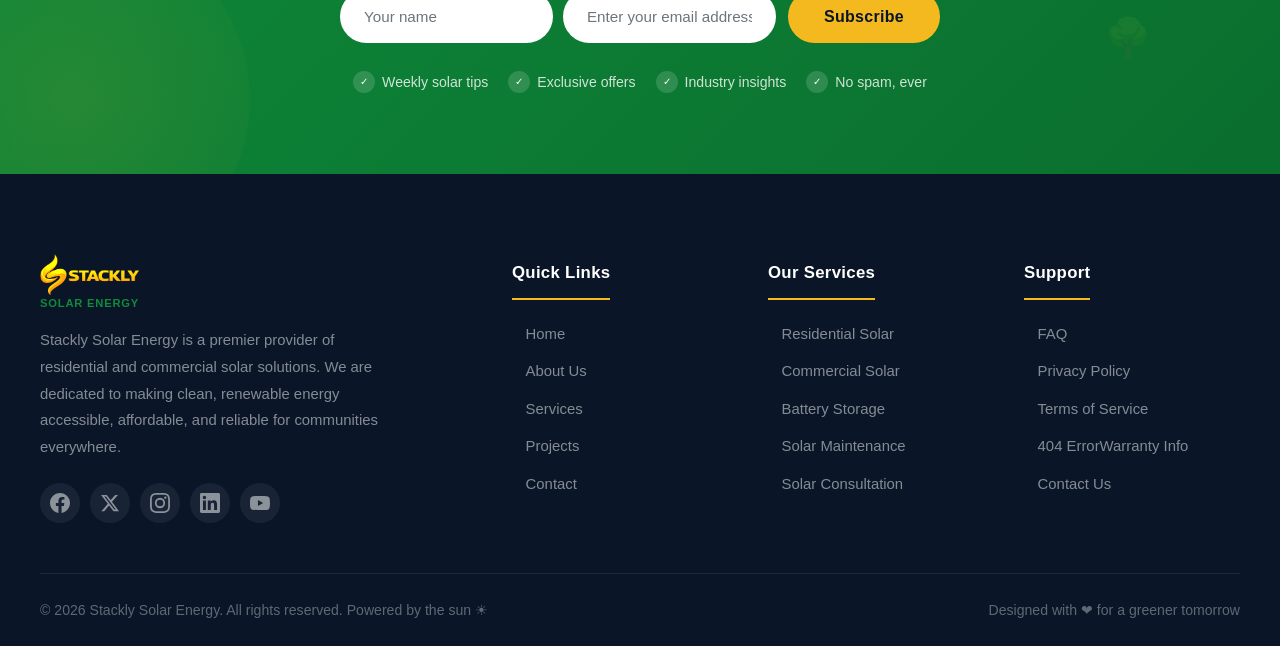
==== commit 93bff089: "completed" ====
--- a/index.html
+++ b/index.html
@@ -767,19 +767,19 @@
         <p>Stackly Solar Energy is a premier provider of residential and commercial solar solutions. We are dedicated to making clean, renewable energy accessible, affordable, and reliable for communities everywhere.</p>
        
         <div class="footer-social">
-          <a href="#" aria-label="Facebook" class="social-fb">
+          <a href="./pages/404.html" aria-label="Facebook" class="social-fb">
             <svg viewBox="0 0 24 24" fill="currentColor"><path d="M24 12.073c0-6.627-5.373-12-12-12s-12 5.373-12 12c0 5.99 4.388 10.954 10.125 11.854v-8.385H7.078v-3.47h3.047V9.43c0-3.007 1.792-4.669 4.533-4.669 1.312 0 2.686.235 2.686.235v2.953H15.83c-1.491 0-1.956.925-1.956 1.874v2.25h3.328l-.532 3.47h-2.796v8.385C19.612 23.027 24 18.062 24 12.073z"/></svg>
           </a>
-          <a href="#" aria-label="Twitter" class="social-tw">
+          <a href="./pages/404.html" aria-label="Twitter" class="social-tw">
             <svg viewBox="0 0 24 24" fill="currentColor"><path d="M18.244 2.25h3.308l-7.227 8.26 8.502 11.24H16.17l-5.214-6.817L4.99 21.75H1.68l7.73-8.835L1.254 2.25H8.08l4.713 6.231zm-1.161 17.52h1.833L7.084 4.126H5.117z"/></svg>
           </a>
-          <a href="#" aria-label="Instagram" class="social-ig">
+          <a href="./pages/404.html" aria-label="Instagram" class="social-ig">
             <svg viewBox="0 0 24 24" fill="currentColor"><path d="M12 2.163c3.204 0 3.584.012 4.85.07 3.252.148 4.771 1.691 4.919 4.919.058 1.265.069 1.645.069 4.849 0 3.205-.012 3.584-.069 4.849-.149 3.225-1.664 4.771-4.919 4.919-1.266.058-1.644.07-4.85.07-3.204 0-3.584-.012-4.849-.07-3.26-.149-4.771-1.699-4.919-4.92-.058-1.265-.07-1.644-.07-4.849 0-3.204.013-3.583.07-4.849.149-3.227 1.664-4.771 4.919-4.919 1.266-.057 1.645-.069 4.849-.069zM12 0C8.741 0 8.333.014 7.053.072 2.695.272.273 2.69.073 7.052.014 8.333 0 8.741 0 12c0 3.259.014 3.668.072 4.948.2 4.358 2.618 6.78 6.98 6.98C8.333 23.986 8.741 24 12 24c3.259 0 3.668-.014 4.948-.072 4.354-.2 6.782-2.618 6.979-6.98.059-1.28.073-1.689.073-4.948 0-3.259-.014-3.667-.072-4.947-.196-4.354-2.617-6.78-6.979-6.98C15.668.014 15.259 0 12 0zm0 5.838a6.162 6.162 0 100 12.324 6.162 6.162 0 000-12.324zM12 16a4 4 0 110-8 4 4 0 010 8zm6.406-11.845a1.44 1.44 0 100 2.881 1.44 1.44 0 000-2.881z"/></svg>
           </a>
-          <a href="#" aria-label="LinkedIn" class="social-li">
+          <a href="./pages/404.html" aria-label="LinkedIn" class="social-li">
             <svg viewBox="0 0 24 24" fill="currentColor"><path d="M20.447 20.452h-3.554v-5.569c0-1.328-.027-3.037-1.852-3.037-1.853 0-2.136 1.445-2.136 2.939v5.667H9.351V9h3.414v1.561h.046c.477-.9 1.637-1.85 3.37-1.85 3.601 0 4.267 2.37 4.267 5.455v6.286zM5.337 7.433a2.062 2.062 0 01-2.063-2.065 2.064 2.064 0 112.063 2.065zm1.782 13.019H3.555V9h3.564v11.452zM22.225 0H1.771C.792 0 0 .774 0 1.729v20.542C0 23.227.792 24 1.771 24h20.451C23.2 24 24 23.227 24 22.271V1.729C24 .774 23.2 0 22.222 0h.003z"/></svg>
           </a>
-          <a href="#" aria-label="YouTube" class="social-yt">
+          <a href="./pages/404.html" aria-label="YouTube" class="social-yt">
             <svg viewBox="0 0 24 24" fill="currentColor"><path d="M23.498 6.186a3.016 3.016 0 00-2.122-2.136C19.505 3.545 12 3.545 12 3.545s-7.505 0-9.377.505A3.017 3.017 0 00.502 6.186C0 8.07 0 12 0 12s0 3.93.502 5.814a3.016 3.016 0 002.122 2.136c1.871.505 9.376.505 9.376.505s7.505 0 9.377-.505a3.015 3.015 0 002.122-2.136C24 15.93 24 12 24 12s0-3.93-.502-5.814zM9.545 15.568V8.432L15.818 12l-6.273 3.568z"/></svg>
           </a>
         </div>
@@ -788,10 +788,10 @@
         <h4>Quick Links</h4>
         <ul class="footer-links">
           <li><a href="#hero">Home</a></li>
-          <li><a href="#about">About Us</a></li>
-          <li><a href="#services">Services</a></li>
-          <li><a href="#projects">Projects</a></li>
-          <li><a href="#contact">Contact</a></li>
+          <li><a href="./pages/about.html">About Us</a></li>
+          <li><a href="./pages/services.html">Services</a></li>
+          <li><a href="./pages/projects.html">Projects</a></li>
+          <li><a href="./pages/contact.html">Contact</a></li>
         </ul>
       </div>
       <div>
@@ -801,16 +801,16 @@
           <li><a href="#services">Commercial Solar</a></li>
           <li><a href="#services">Battery Storage</a></li>
           <li><a href="#services">Solar Maintenance</a></li>
-          <li><a href="#services">Solar Consultation</a></li>
+          <li><a href="./pages/services.html">Solar Consultation</a></li>
         </ul>
       </div>
       <div>
         <h4>Support</h4>
         <ul class="footer-links">
           <li><a href="#faq">FAQ</a></li>
-          <li><a href="#">Privacy Policy</a></li>
-          <li><a href="#">Terms of Service</a></li>
-          <li><a href="#">Warranty Info</a></li>
+          <li><a href="./pages/404.html">Privacy Policy</a></li>
+          <li><a href="./pages/404.html">Terms of Service</a></li>
+          <li><a href="./pages/404.html">404 ErrorWarranty Info</a></li>
           <li><a href="#contact">Contact Us</a></li>
         </ul>
       </div>
--- a/css/style.css
+++ b/css/style.css
@@ -3996,7 +3996,7 @@
   .about-grid { grid-template-columns: 1fr; }
   .services-grid { grid-template-columns: repeat(2, 1fr); }
   .why-grid { grid-template-columns: repeat(2, 1fr); }
-  .stats-grid { grid-template-columns: repeat(2, 1fr); }
+  .stats-grid { grid-template-columns: repeat(3, 1fr); }
   .projects-grid { grid-template-columns: repeat(2, 1fr); }
   .process-grid { grid-template-columns: repeat(3, 1fr); }
   .process-grid::before { display: none; }
